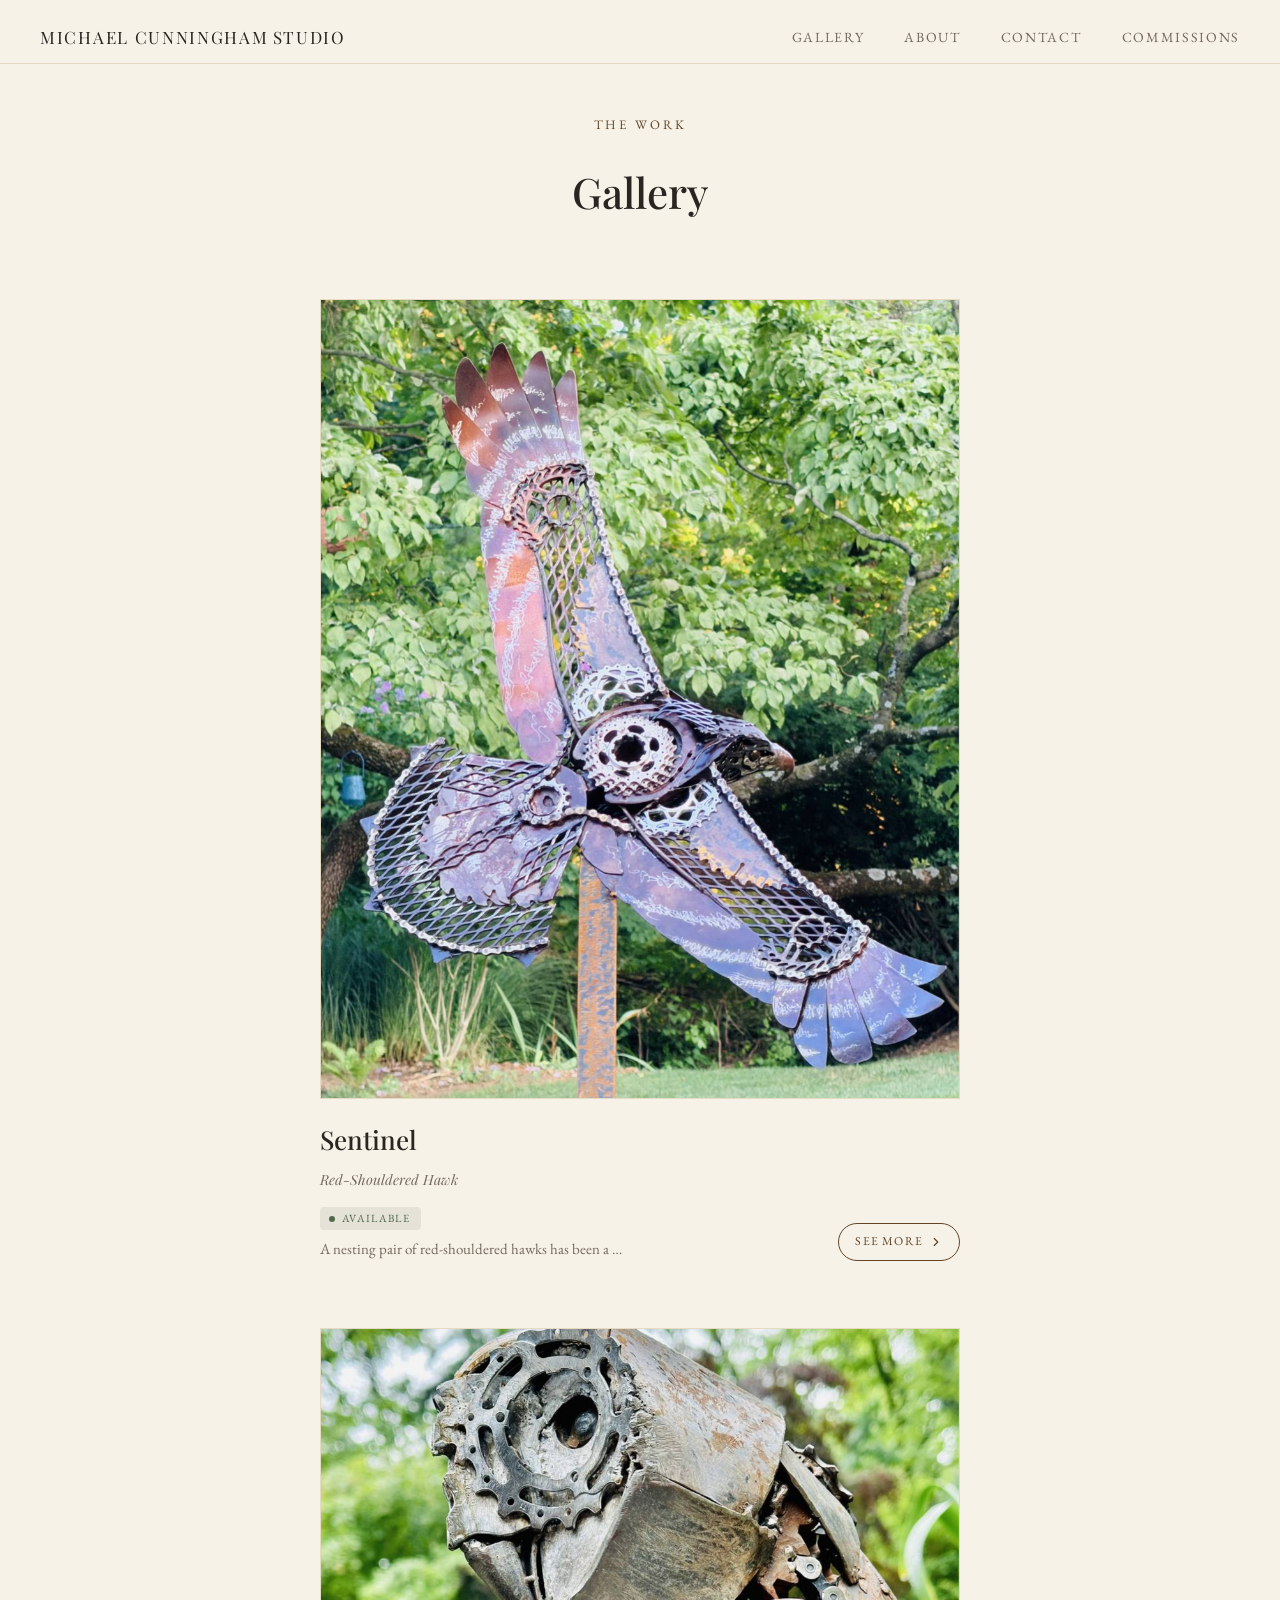
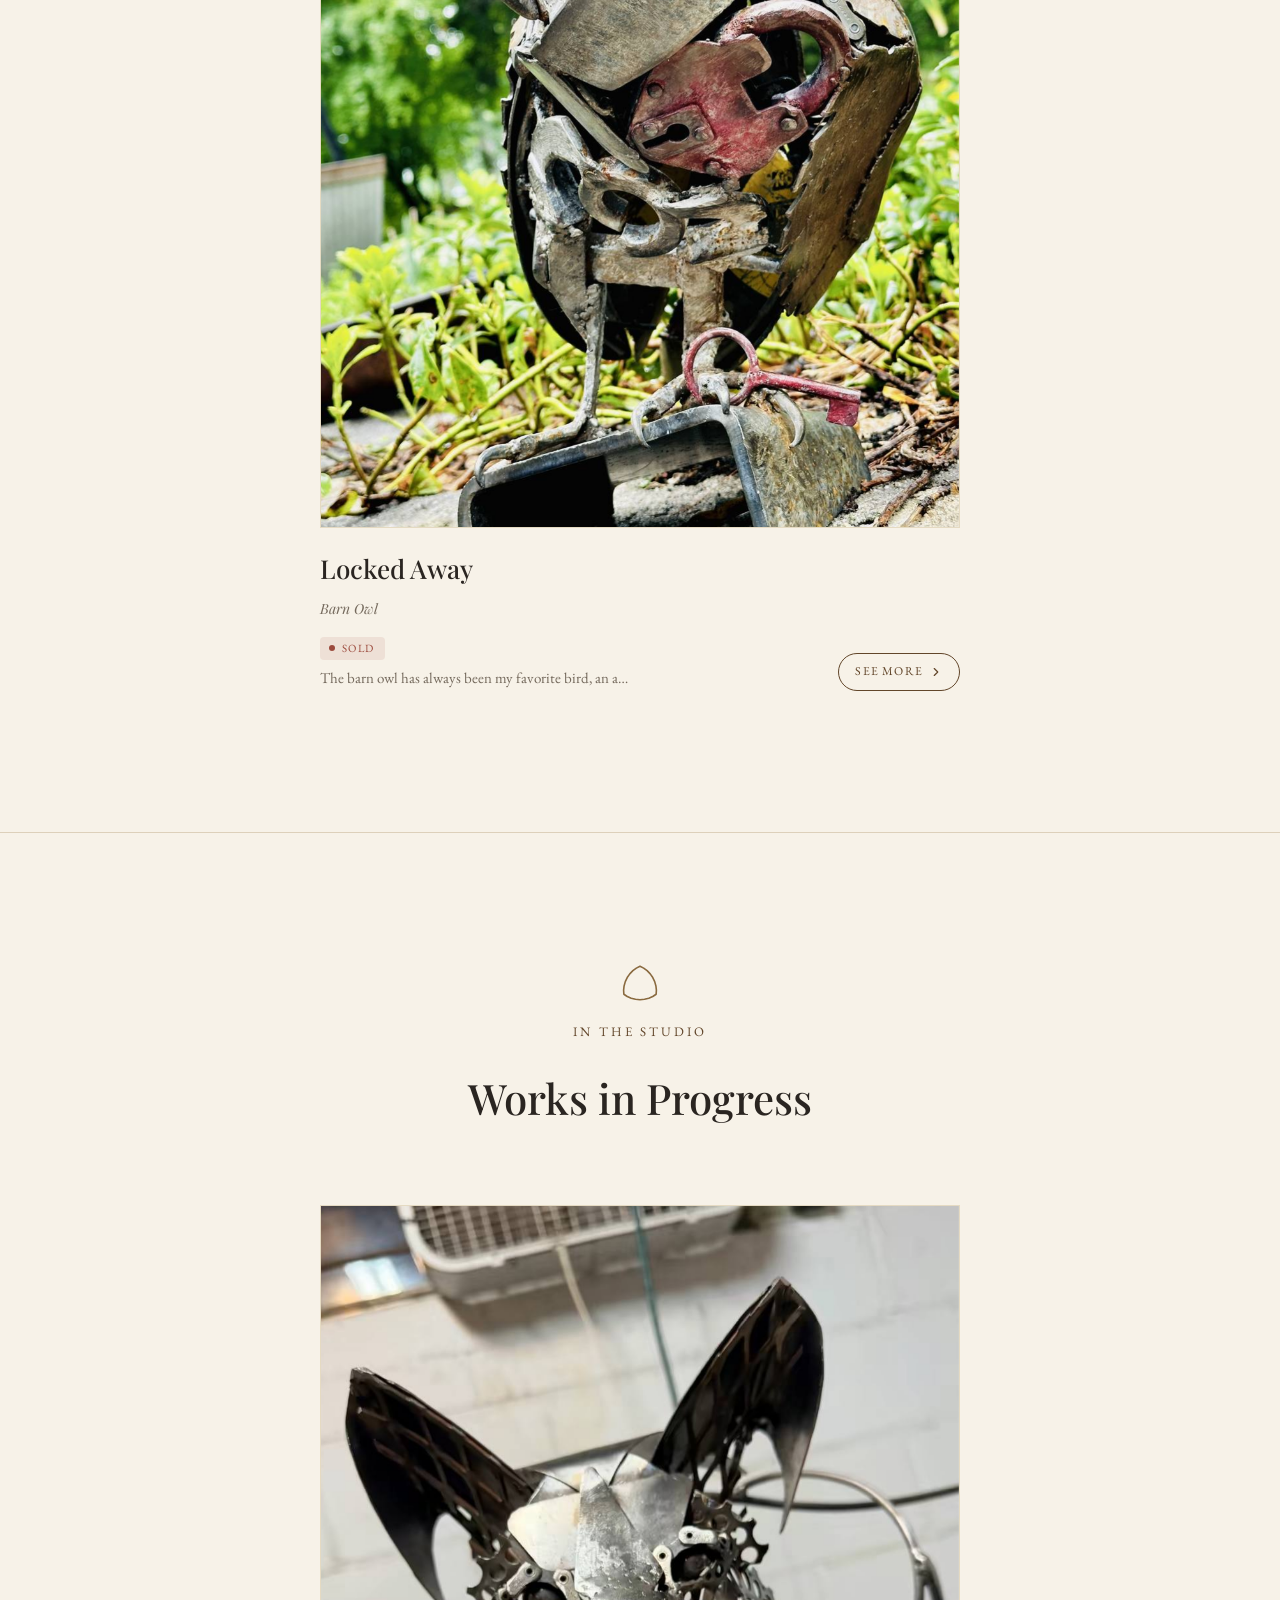
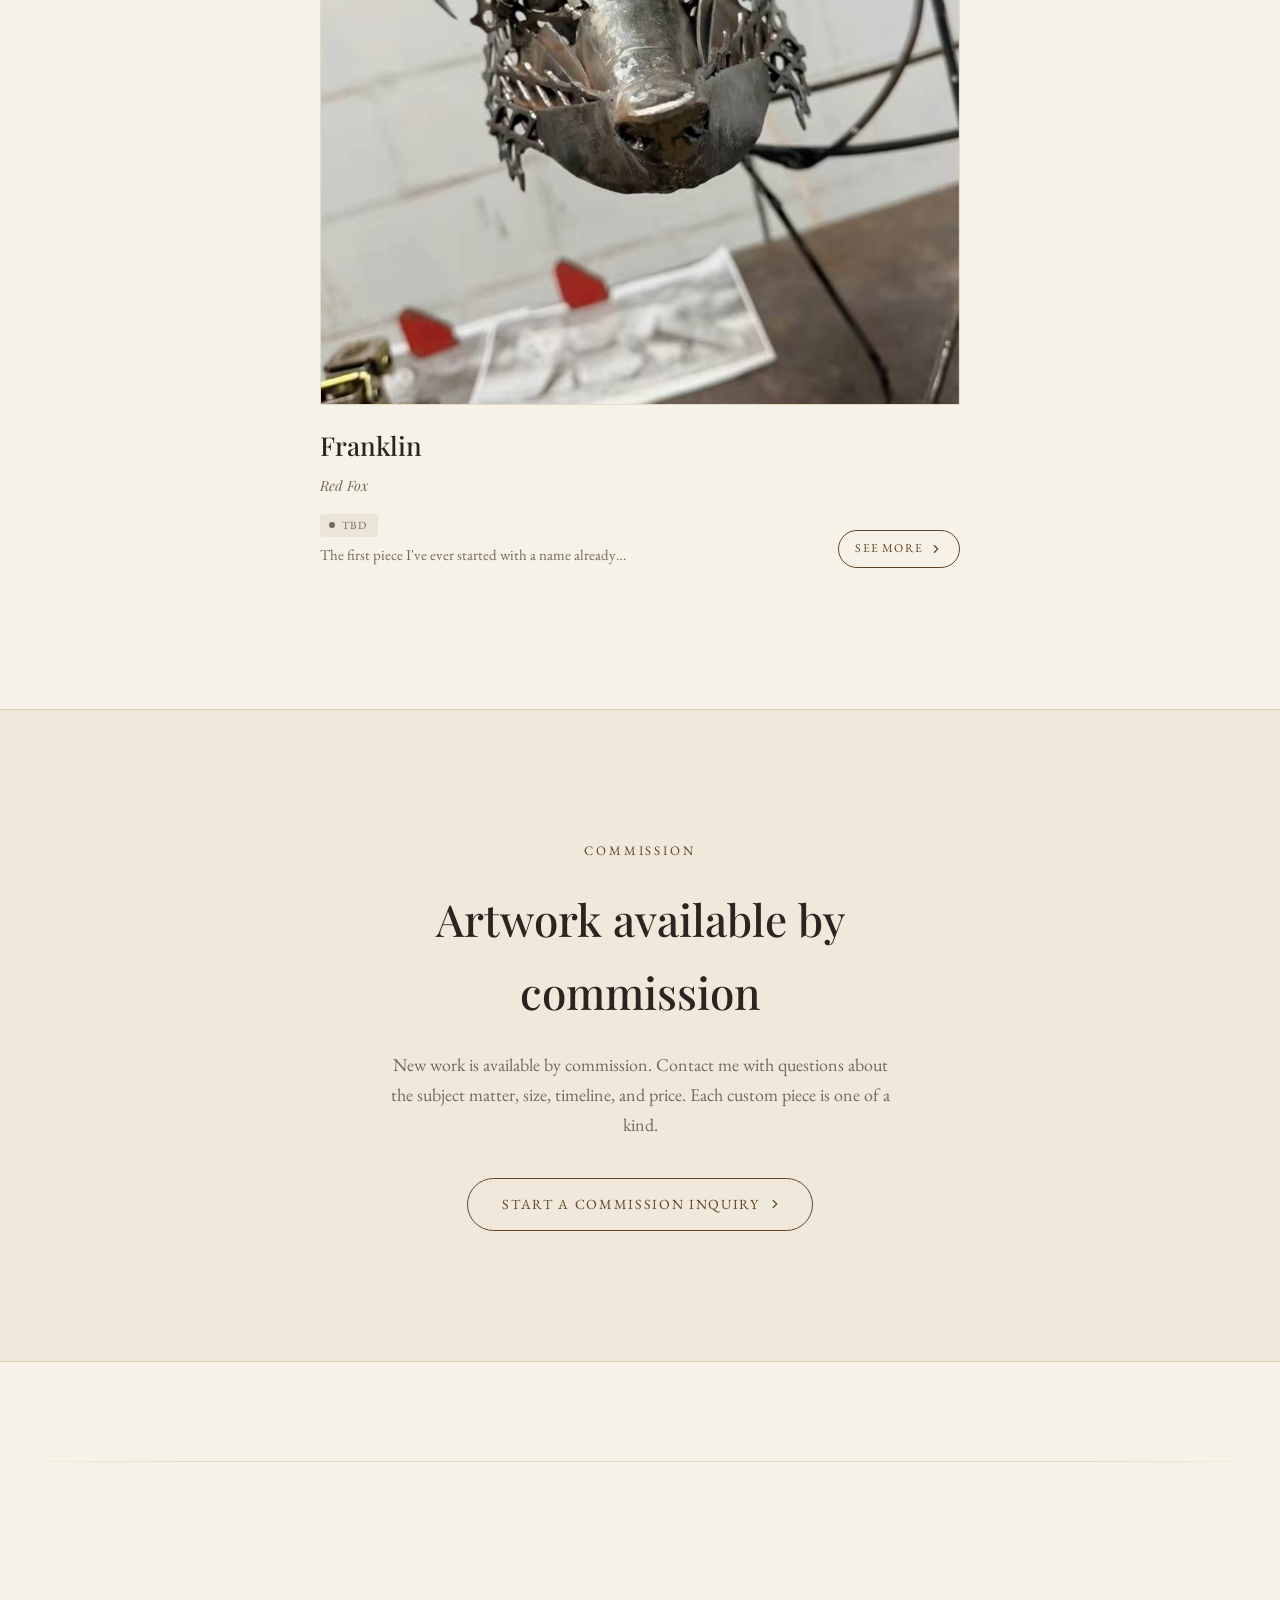
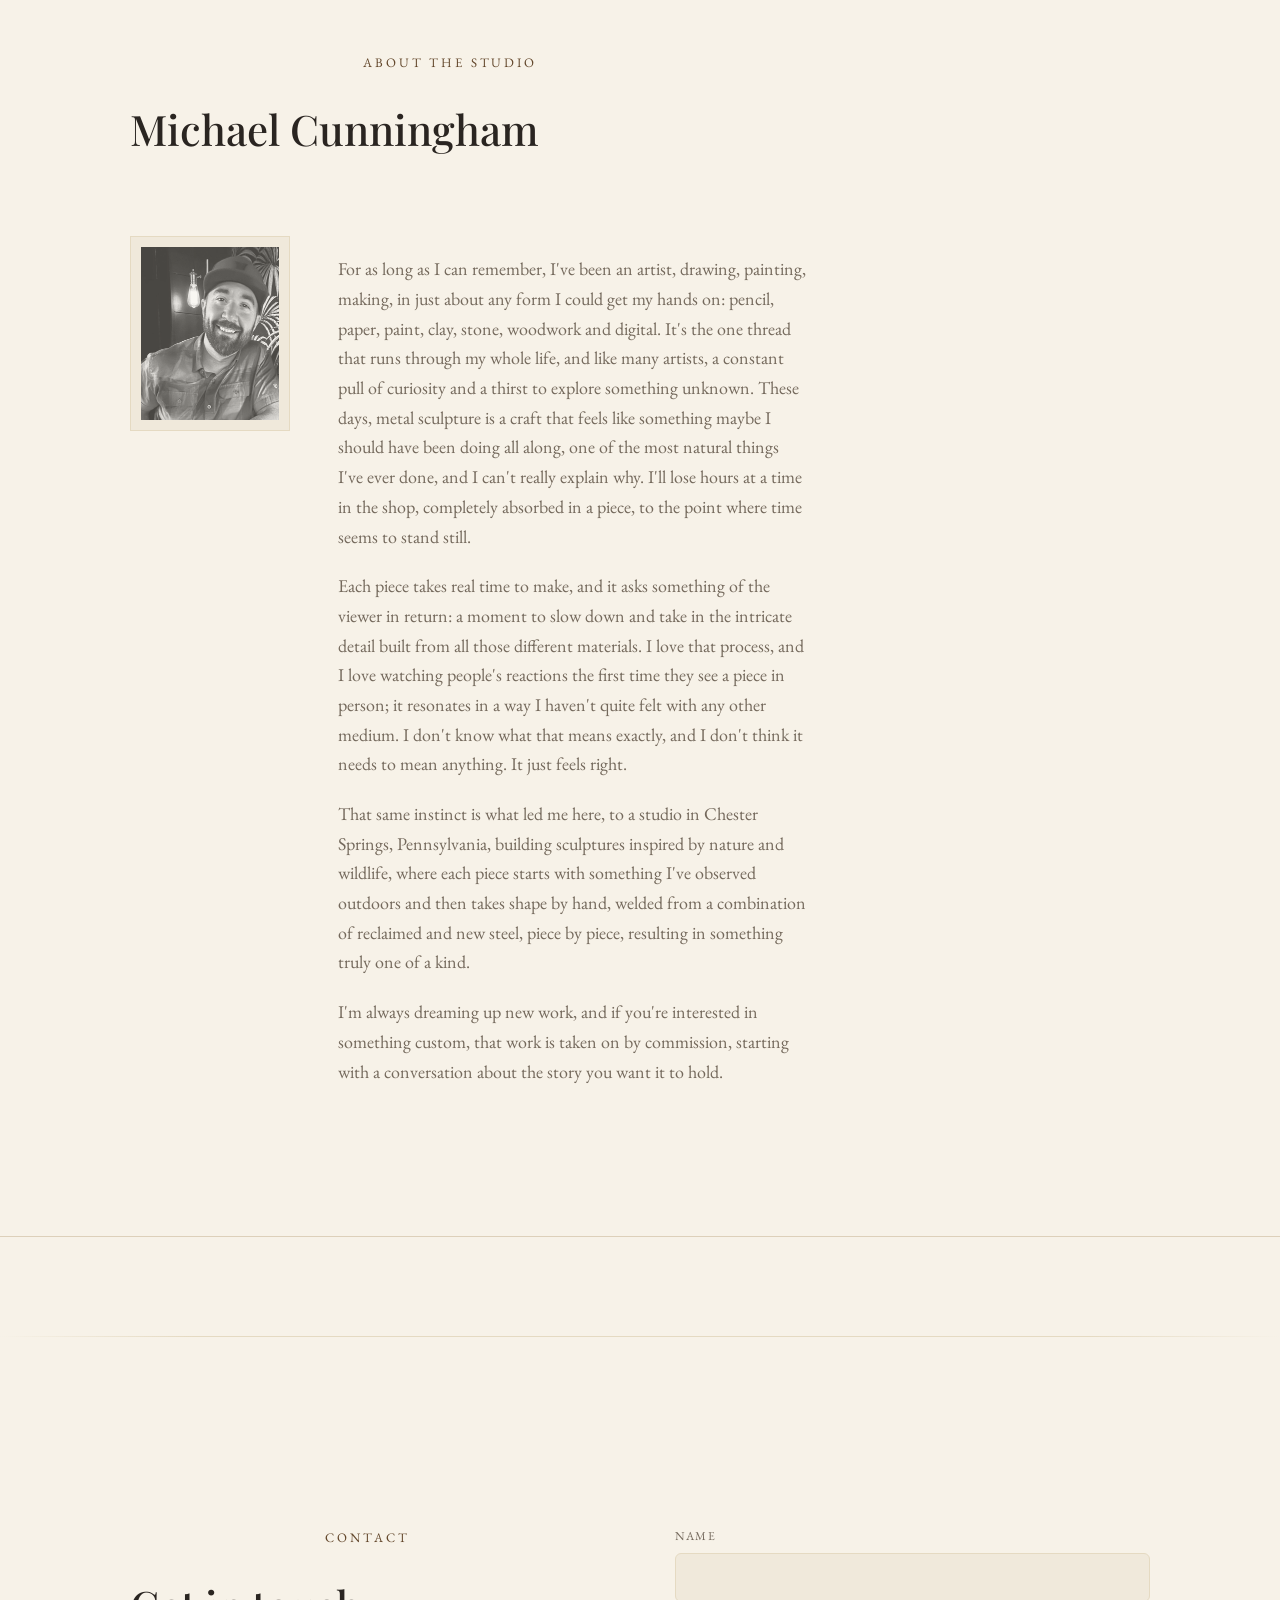
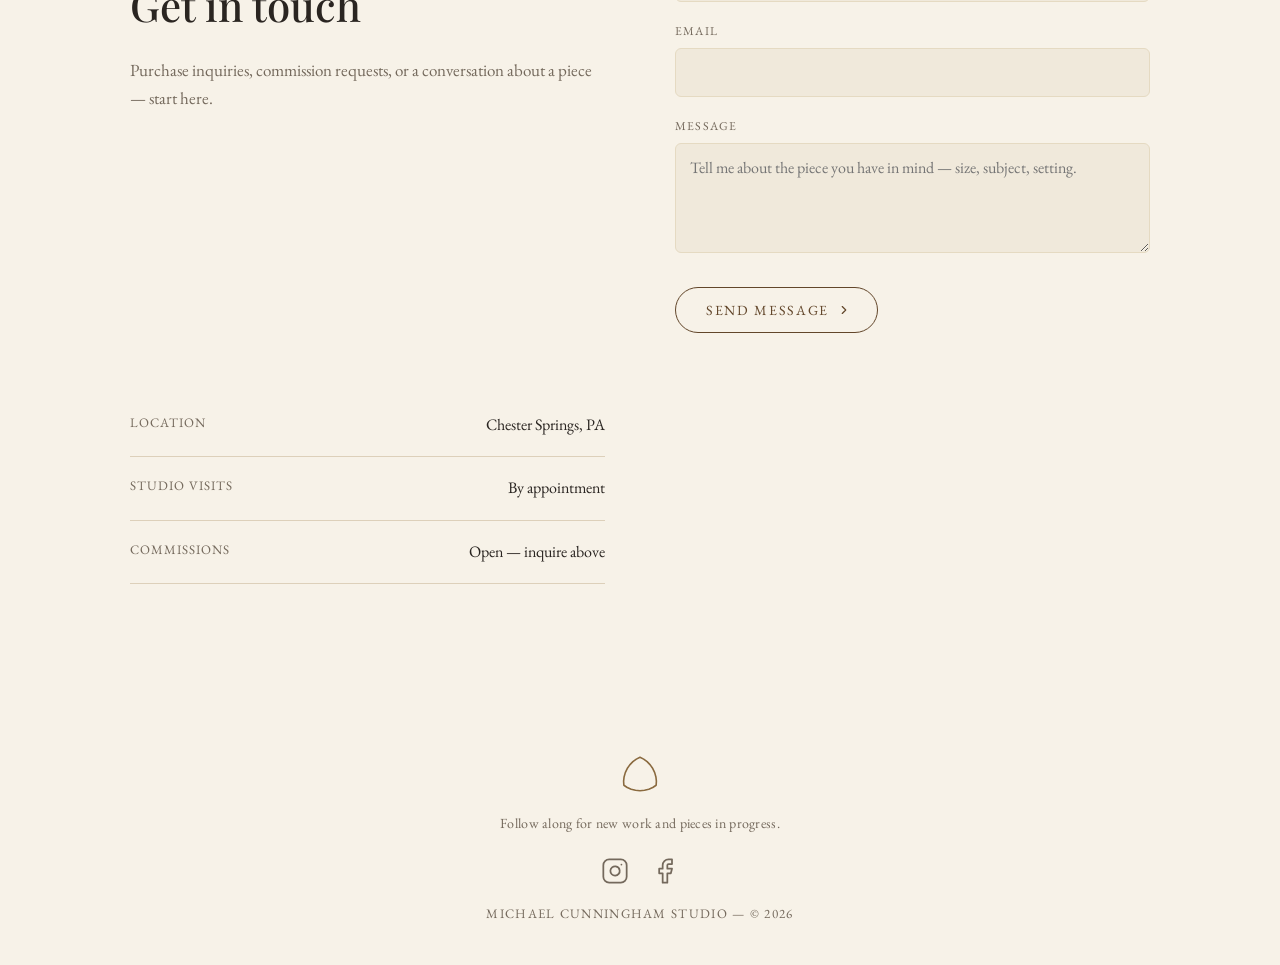
==== index.html @ 86a63006 "Add clickable image thumbnails below the gallery on desktop (replacing dots there), while leaving mo" ====
<!DOCTYPE html>
<html lang="en">
<head>
<meta charset="UTF-8">
<meta name="viewport" content="width=device-width, initial-scale=1.0">
<title>Michael Cunningham Studio — Sculpture</title>
<meta name="description" content="Nature and wildlife sculpture by Michael Cunningham Studio — each piece inspired by an animal watched closely, then welded into steel to hold its moment. Available for purchase or by commission from Chester Springs, PA.">
<link rel="preconnect" href="https://fonts.googleapis.com">
<link href="https://fonts.googleapis.com/css2?family=Playfair+Display:ital,wght@0,400;0,500;0,600;1,400;1,500&family=EB+Garamond:ital,wght@0,400;0,500;1,400&family=Allura&display=swap" rel="stylesheet">
<link rel="stylesheet" href="styles.css?v=83de3f50">
</head>
<body>

<div class="site-header">
  <a href="" class="brand"><span class="brand-name">Michael Cunningham</span><span class="brand-script">Studio</span></a>
  <ul>
    <li><a href="#shop">Gallery</a></li>
    <li><a href="#about">About</a></li>
    <li><a href="#contact">Contact</a></li>
    <li><a href="#commission" class="nav-cta">Commissions <svg viewBox="0 0 24 24" width="12" height="12" fill="none" stroke="currentColor" stroke-width="2" stroke-linecap="round" stroke-linejoin="round"><polyline points="9 6 15 12 9 18"></polyline></svg></a></li>
  </ul>
  <button class="hamburger" id="menuToggle" aria-expanded="false" aria-controls="mobileMenu" aria-label="Open menu">
    <span></span><span></span><span></span>
  </button>
</div>

<div class="mobile-menu" id="mobileMenu">
  <a href="#shop">Gallery</a>
  <a href="#about">About</a>
  <a href="#contact">Contact</a>
  <a href="#commission" class="nav-cta">Commissions <svg viewBox="0 0 24 24" width="16" height="16" fill="none" stroke="currentColor" stroke-width="2" stroke-linecap="round" stroke-linejoin="round"><polyline points="9 6 15 12 9 18"></polyline></svg></a>
</div>

<section id="shop">
  <div class="wrap">
    <div class="sec-head reveal">
      <div class="eyebrow" style="justify-content:center;">The Work</div>
      <h2>Gallery</h2>
    </div>

    <div class="gallery-list">
      <a class="gallery-card reveal" href="sculptures/hawk-metal-sculpture.html">
        <div class="gallery-media">
          <div class="parallax-layer" data-parallax>
            <img src="images/sentinel-flight-2.jpg" alt="Sentinel viewed from below in flight, showing bicycle gears and chain worked into the wings">
          </div>
        </div>
        <div class="gallery-caption">
          <div>
            <h3>Sentinel</h3>
            <span class="piece-species">Red-Shouldered Hawk</span>
            <span class="status-tag status-tag--available">Available</span>
            <p class="gallery-teaser">A nesting pair of red-shouldered hawks has been a fixture on our property for years&hellip;</p>
          </div>
          <span class="see-more">See more
            <svg viewBox="0 0 24 24" width="14" height="14" fill="none" stroke="currentColor" stroke-width="2" stroke-linecap="round" stroke-linejoin="round"><polyline points="9 6 15 12 9 18"></polyline></svg>
          </span>
        </div>
      </a>

      <a class="gallery-card reveal" href="sculptures/barn-owl-metal-sculpture.html">
        <div class="gallery-media">
          <div class="parallax-layer" data-parallax>
            <img src="images/locked-away-hero.jpg" alt="Locked Away, a welded barn owl sculpture perched on a stone wall">
          </div>
        </div>
        <div class="gallery-caption">
          <div>
            <h3>Locked Away</h3>
            <span class="piece-species">Barn Owl</span>
            <span class="status-tag status-tag--sold">Sold</span>
            <p class="gallery-teaser">The barn owl has always been my favorite bird, an animal that feels wrapped in as much myth&hellip;</p>
          </div>
          <span class="see-more">See more
            <svg viewBox="0 0 24 24" width="14" height="14" fill="none" stroke="currentColor" stroke-width="2" stroke-linecap="round" stroke-linejoin="round"><polyline points="9 6 15 12 9 18"></polyline></svg>
          </span>
        </div>
      </a>
    </div>
  </div>
</section>

<section id="progress">
  <div class="wrap">
    <div class="sec-head reveal">
      <svg class="shape-morph-svg" viewBox="0 0 100 100" aria-hidden="true">
        <polygon points="50.00,6.00 64.67,6.00 79.33,6.00 94.00,6.00 94.00,20.67 94.00,35.33 94.00,50.00 94.00,64.67 94.00,79.33 94.00,94.00 79.33,94.00 64.67,94.00 50.00,94.00 35.33,94.00 20.67,94.00 6.00,94.00 6.00,79.33 6.00,64.67 6.00,50.00 6.00,35.33 6.00,20.67 6.00,6.00 20.67,6.00 35.33,6.00">
          <animate
            attributeName="points"
            dur="10s"
            repeatCount="indefinite"
            calcMode="linear"
            keyTimes="0;0.2;0.4;0.6;0.8;1"
            values="50.00,6.00 64.67,6.00 79.33,6.00 94.00,6.00 94.00,20.67 94.00,35.33 94.00,50.00 94.00,64.67 94.00,79.33 94.00,94.00 79.33,94.00 64.67,94.00 50.00,94.00 35.33,94.00 20.67,94.00 6.00,94.00 6.00,79.33 6.00,64.67 6.00,50.00 6.00,35.33 6.00,20.67 6.00,6.00 20.67,6.00 35.33,6.00;
                    50.00,6.00 61.39,7.50 72.00,11.89 81.11,18.89 88.11,28.00 92.50,38.61 94.00,50.00 92.50,61.39 88.11,72.00 81.11,81.11 72.00,88.11 61.39,92.50 50.00,94.00 38.61,92.50 28.00,88.11 18.89,81.11 11.89,72.00 7.50,61.39 6.00,50.00 7.50,38.61 11.89,28.00 18.89,18.89 28.00,11.89 38.61,7.50;
                    50.00,11.89 55.50,21.42 61.00,30.95 66.50,40.47 72.00,50.00 77.50,59.53 83.00,69.05 88.50,78.58 94.00,88.11 83.00,88.11 72.00,88.11 61.00,88.11 50.00,88.11 39.00,88.11 28.00,88.11 17.00,88.11 6.00,88.11 11.50,78.58 17.00,69.05 22.50,59.53 28.00,50.00 33.50,40.47 39.00,30.95 44.50,21.42;
                    50.00,6.00 54.28,13.33 58.56,20.67 62.83,28.00 67.11,35.33 71.39,42.67 75.67,50.00 71.39,57.33 67.11,64.67 62.83,72.00 58.56,79.33 54.28,86.67 50.00,94.00 45.72,86.67 41.44,79.33 37.17,72.00 32.89,64.67 28.61,57.33 24.33,50.00 28.61,42.67 32.89,35.33 37.17,28.00 41.44,20.67 45.72,13.33;
                    50.00,28.83 50.76,25.22 55.50,17.12 65.56,10.67 78.58,10.96 89.65,18.91 94.00,31.58 89.65,45.19 78.58,57.71 65.56,69.00 55.50,79.04 50.76,86.51 50.00,89.33 49.24,86.51 44.50,79.04 34.44,69.00 21.42,57.71 10.35,45.19 6.00,31.58 10.35,18.91 21.42,10.96 34.44,10.67 44.50,17.12 49.24,25.22;
                    50.00,6.00 64.67,6.00 79.33,6.00 94.00,6.00 94.00,20.67 94.00,35.33 94.00,50.00 94.00,64.67 94.00,79.33 94.00,94.00 79.33,94.00 64.67,94.00 50.00,94.00 35.33,94.00 20.67,94.00 6.00,94.00 6.00,79.33 6.00,64.67 6.00,50.00 6.00,35.33 6.00,20.67 6.00,6.00 20.67,6.00 35.33,6.00"
          />
        </polygon>
      </svg>
      <div class="eyebrow">In the Studio</div>
      <h2>Works in Progress</h2>
    </div>
    <div class="gallery-list">
      <a class="gallery-card reveal" href="sculptures/franklin-sculpture.html">
        <div class="gallery-media">
          <div class="parallax-layer" data-parallax>
            <img src="images/franklin-wip-05.jpg" alt="Franklin, a welded fox sculpture in progress, face viewed head-on showing the gear-built eyes and muzzle">
          </div>
        </div>
        <div class="gallery-caption">
          <div>
            <h3>Franklin</h3>
            <span class="piece-species">Red Fox</span>
            <span class="status-tag status-tag--tbd">TBD</span>
            <p class="gallery-teaser">The first piece I've ever started with a name already attached&hellip;</p>
          </div>
          <span class="see-more">See more
            <svg viewBox="0 0 24 24" width="14" height="14" fill="none" stroke="currentColor" stroke-width="2" stroke-linecap="round" stroke-linejoin="round"><polyline points="9 6 15 12 9 18"></polyline></svg>
          </span>
        </div>
      </a>
    </div>
  </div>
</section>

<section id="commission">
  <div class="wrap">
    <div class="reveal">
      <div class="eyebrow">Commission</div>
      <h2>Artwork available by commission</h2>
      <p>New work is available by commission. Contact me with questions about the subject matter, size, timeline, and price. Each custom piece is one of a kind.</p>
      <a class="commission-cta" href="#contact" onclick="var m=document.getElementById('message'); if(m) m.value='';">Start a Commission Inquiry <svg viewBox="0 0 24 24" width="14" height="14" fill="none" stroke="currentColor" stroke-width="2" stroke-linecap="round" stroke-linejoin="round"><polyline points="9 6 15 12 9 18"></polyline></svg></a>
    </div>
  </div>
</section>

<div class="morph-scene" data-morph-scene aria-hidden="true">
  <div class="horizon-line"></div>
  <div class="morph-shadow" data-morph-shadow></div>
  <svg class="morph-shape-svg" data-morph-shape viewBox="0 0 100 100">
    <polygon class="morph-polygon" data-morph-polygon points="" stroke-width="3" stroke-linejoin="round"/>
  </svg>
</div>

<section id="about">
  <div class="wrap">
    <div class="sec-head reveal" style="text-align:left; margin-left:0;">
      <div class="eyebrow">About the Studio</div>
      <h2 style="text-align:left;">Michael Cunningham</h2>
    </div>
    <div class="about-grid reveal">
      <div class="about-photo">
        <img src="images/mike-portrait.jpg" alt="Portrait of Mike Cunningham, welded steel sculptor">
      </div>
      <div>
        <p>For as long as I can remember, I've been an artist, drawing, painting, making, in just about any form I could get my hands on: pencil, paper, paint, clay, stone, woodwork and digital. It's the one thread that runs through my whole life, and like many artists, a constant pull of curiosity and a thirst to explore something unknown. These days, metal sculpture is a craft that feels like something maybe I should have been doing all along, one of the most natural things I've ever done, and I can't really explain why. I'll lose hours at a time in the shop, completely absorbed in a piece, to the point where time seems to stand still.</p>
        <p>Each piece takes real time to make, and it asks something of the viewer in return: a moment to slow down and take in the intricate detail built from all those different materials. I love that process, and I love watching people's reactions the first time they see a piece in person; it resonates in a way I haven't quite felt with any other medium. I don't know what that means exactly, and I don't think it needs to mean anything. It just feels right.</p>
        <p>That same instinct is what led me here, to a studio in Chester Springs, Pennsylvania, building sculptures inspired by nature and wildlife, where each piece starts with something I've observed outdoors and then takes shape by hand, welded from a combination of reclaimed and new steel, piece by piece, resulting in something truly one of a kind.</p>
        <p>I'm always dreaming up new work, and if you're interested in something custom, that work is taken on by commission, starting with a conversation about the story you want it to hold.</p>
      </div>
    </div>
  </div>
</section>

<div class="morph-scene" data-morph-scene data-reverse aria-hidden="true">
  <div class="horizon-line"></div>
  <div class="morph-shadow" data-morph-shadow></div>
  <svg class="morph-shape-svg" data-morph-shape viewBox="0 0 100 100">
    <polygon class="morph-polygon" data-morph-polygon points="" stroke-width="3" stroke-linejoin="round"/>
  </svg>
</div>

<section id="contact">
  <div class="wrap">
    <div class="sec-head reveal" style="text-align:left; margin-left:0;">
      <div class="eyebrow">Contact</div>
      <h2 style="text-align:left;">Get in touch</h2>
      <p style="margin-left:0;">Purchase inquiries, commission requests, or a conversation about a piece — start here.</p>
    </div>
    <div class="reveal" style="display:contents;">
      <form id="contactForm" autocomplete="off">
        <input type="hidden" name="access_key" value="47581204-795a-418f-a44a-90b87b66023c">
        <input type="hidden" name="subject" value="New inquiry from Michael Cunningham Studio site">
        <input type="checkbox" name="botcheck" style="display:none" tabindex="-1" autocomplete="off">
        <div>
          <label for="name">Name</label>
          <input id="name" name="name" type="text" required>
        </div>
        <div>
          <label for="email">Email</label>
          <input id="email" name="email" type="email" required>
        </div>
        <div>
          <label for="message">Message</label>
          <textarea id="message" name="message" required placeholder="Tell me about the piece you have in mind — size, subject, setting."></textarea>
        </div>
        <button type="submit">Send Message <svg viewBox="0 0 24 24" width="14" height="14" fill="none" stroke="currentColor" stroke-width="2" stroke-linecap="round" stroke-linejoin="round"><polyline points="9 6 15 12 9 18"></polyline></svg></button>
        <div id="formStatus" class="form-status" role="status" aria-live="polite"></div>
      </form>
      <div class="contact-info">
        <div class="row"><span>Location</span><span>Chester Springs, PA</span></div>
        <div class="row"><span>Studio visits</span><span>By appointment</span></div>
        <div class="row"><span>Commissions</span><span>Open — inquire above</span></div>
      </div>
    </div>
  </div>
</section>

<footer>
      <svg class="shape-morph-svg" viewBox="0 0 100 100" aria-hidden="true">
        <polygon points="50.00,6.00 64.67,6.00 79.33,6.00 94.00,6.00 94.00,20.67 94.00,35.33 94.00,50.00 94.00,64.67 94.00,79.33 94.00,94.00 79.33,94.00 64.67,94.00 50.00,94.00 35.33,94.00 20.67,94.00 6.00,94.00 6.00,79.33 6.00,64.67 6.00,50.00 6.00,35.33 6.00,20.67 6.00,6.00 20.67,6.00 35.33,6.00">
          <animate
            attributeName="points"
            dur="10s"
            repeatCount="indefinite"
            calcMode="linear"
            keyTimes="0;0.2;0.4;0.6;0.8;1"
            values="50.00,6.00 64.67,6.00 79.33,6.00 94.00,6.00 94.00,20.67 94.00,35.33 94.00,50.00 94.00,64.67 94.00,79.33 94.00,94.00 79.33,94.00 64.67,94.00 50.00,94.00 35.33,94.00 20.67,94.00 6.00,94.00 6.00,79.33 6.00,64.67 6.00,50.00 6.00,35.33 6.00,20.67 6.00,6.00 20.67,6.00 35.33,6.00;
                    50.00,6.00 61.39,7.50 72.00,11.89 81.11,18.89 88.11,28.00 92.50,38.61 94.00,50.00 92.50,61.39 88.11,72.00 81.11,81.11 72.00,88.11 61.39,92.50 50.00,94.00 38.61,92.50 28.00,88.11 18.89,81.11 11.89,72.00 7.50,61.39 6.00,50.00 7.50,38.61 11.89,28.00 18.89,18.89 28.00,11.89 38.61,7.50;
                    50.00,11.89 55.50,21.42 61.00,30.95 66.50,40.47 72.00,50.00 77.50,59.53 83.00,69.05 88.50,78.58 94.00,88.11 83.00,88.11 72.00,88.11 61.00,88.11 50.00,88.11 39.00,88.11 28.00,88.11 17.00,88.11 6.00,88.11 11.50,78.58 17.00,69.05 22.50,59.53 28.00,50.00 33.50,40.47 39.00,30.95 44.50,21.42;
                    50.00,6.00 54.28,13.33 58.56,20.67 62.83,28.00 67.11,35.33 71.39,42.67 75.67,50.00 71.39,57.33 67.11,64.67 62.83,72.00 58.56,79.33 54.28,86.67 50.00,94.00 45.72,86.67 41.44,79.33 37.17,72.00 32.89,64.67 28.61,57.33 24.33,50.00 28.61,42.67 32.89,35.33 37.17,28.00 41.44,20.67 45.72,13.33;
                    50.00,28.83 50.76,25.22 55.50,17.12 65.56,10.67 78.58,10.96 89.65,18.91 94.00,31.58 89.65,45.19 78.58,57.71 65.56,69.00 55.50,79.04 50.76,86.51 50.00,89.33 49.24,86.51 44.50,79.04 34.44,69.00 21.42,57.71 10.35,45.19 6.00,31.58 10.35,18.91 21.42,10.96 34.44,10.67 44.50,17.12 49.24,25.22;
                    50.00,6.00 64.67,6.00 79.33,6.00 94.00,6.00 94.00,20.67 94.00,35.33 94.00,50.00 94.00,64.67 94.00,79.33 94.00,94.00 79.33,94.00 64.67,94.00 50.00,94.00 35.33,94.00 20.67,94.00 6.00,94.00 6.00,79.33 6.00,64.67 6.00,50.00 6.00,35.33 6.00,20.67 6.00,6.00 20.67,6.00 35.33,6.00"
          />
        </polygon>
      </svg>
  <div class="footer-follow">Follow along for new work and pieces in progress.</div>
  <div class="footer-social">
    <a href="https://www.instagram.com/mc.sculpture" target="_blank" rel="noopener" aria-label="Michael Cunningham Studio on Instagram">
      <svg viewBox="0 0 24 24" fill="none" stroke="currentColor" stroke-width="1.5" stroke-linecap="round" stroke-linejoin="round"><rect x="2" y="2" width="20" height="20" rx="5" ry="5"></rect><path d="M16 11.37A4 4 0 1 1 12.63 8 4 4 0 0 1 16 11.37z"></path><line x1="17.5" y1="6.5" x2="17.51" y2="6.5"></line></svg>
    </a>
    <a href="https://www.facebook.com/share/1DUU7fXL3t/?mibextid=wwXIfr" target="_blank" rel="noopener" aria-label="Michael Cunningham Studio on Facebook">
      <svg viewBox="0 0 24 24" fill="none" stroke="currentColor" stroke-width="1.5" stroke-linecap="round" stroke-linejoin="round"><path d="M18 2h-3a5 5 0 0 0-5 5v3H7v4h3v8h4v-8h3l1-4h-4V7a1 1 0 0 1 1-1h3z"></path></svg>
    </a>
  </div>
  <div>Michael Cunningham Studio — © 2026</div>
</footer>

<script>
  // Prefill the contact message if arriving from a product page's Purchase link
  (function(){
    const params = new URLSearchParams(window.location.search);
    const item = params.get('item');
    const commission = params.get('commission');
    const msg = document.getElementById('message');
    if (!msg) return;
    if (item) {
      msg.value = "I'm interested in purchasing: " + decodeURIComponent(item);
    } else if (commission) {
      msg.value = "I'm interested in a commission similar to: " + decodeURIComponent(commission);
    } else {
      msg.value = '';
    }
    // Once applied, drop the query param from the address bar so a
    // later refresh of this same tab starts fresh instead of
    // re-triggering the same prefilled message every time.
    if (item || commission) {
      const url = new URL(window.location.href);
      url.searchParams.delete('item');
      url.searchParams.delete('commission');
      window.history.replaceState({}, '', url.pathname + url.search + url.hash);
    }
  })();

  // Submit the contact form to Web3Forms in the background, keeping
  // the person on the page instead of redirecting them away.
  (function(){
    const form = document.getElementById('contactForm');
    if (!form) return;
    const statusEl = document.getElementById('formStatus');
    const submitBtn = form.querySelector('button[type="submit"]');
    const submitLabel = submitBtn ? submitBtn.textContent : '';

    form.addEventListener('submit', function(e){
      e.preventDefault();
      if (submitBtn) { submitBtn.disabled = true; submitBtn.textContent = 'Sending…'; }
      if (statusEl) { statusEl.textContent = ''; statusEl.classList.remove('is-error'); }

      const formData = new FormData(form);
      const payload = Object.fromEntries(formData);

      // Best-effort: also log the lead to a Google Sheet. This runs
      // independently of the Web3Forms email below — if it fails or
      // is slow, it never blocks or breaks the actual notification.
      fetch('https://script.google.com/macros/s/AKfycbxDU7KjFdyvjf6g0E2PPbSibfcbkCMd4wcsfoMA1dlRnZp2B6N258OJU7Qkv9qdzcjOyw/exec', {
        method: 'POST',
        mode: 'no-cors',
        headers: { 'Content-Type': 'text/plain;charset=utf-8' },
        body: JSON.stringify({ name: payload.name, email: payload.email, message: payload.message })
      }).catch(()=>{ /* silent — Web3Forms email is the reliable path */ });

      fetch('https://api.web3forms.com/submit', {
        method: 'POST',
        headers: { 'Content-Type': 'application/json', 'Accept': 'application/json' },
        body: JSON.stringify(payload)
      })
        .then(res => res.json())
        .then(data => {
          if (data.success) {
            if (submitBtn) submitBtn.textContent = 'Sent';
            if (statusEl) statusEl.textContent = "Thanks — I'll get back to you soon.";
            form.reset();
          } else {
            throw new Error(data.message || 'Submission failed');
          }
        })
        .catch(() => {
          if (submitBtn) { submitBtn.disabled = false; submitBtn.textContent = submitLabel; }
          if (statusEl) {
            statusEl.textContent = "Something went wrong — please try again, or email directly.";
            statusEl.classList.add('is-error');
          }
        });
    });
  })();
  const menuToggle = document.getElementById('menuToggle');
  const mobileMenu = document.getElementById('mobileMenu');
  function closeMenu(){
    menuToggle.setAttribute('aria-expanded','false');
    mobileMenu.classList.remove('open');
    menuToggle.setAttribute('aria-label','Open menu');
  }
  function openMenu(){
    menuToggle.setAttribute('aria-expanded','true');
    mobileMenu.classList.add('open');
    menuToggle.setAttribute('aria-label','Close menu');
  }
  menuToggle.addEventListener('click', ()=>{
    const isOpen = menuToggle.getAttribute('aria-expanded') === 'true';
    isOpen ? closeMenu() : openMenu();
  });
  mobileMenu.querySelectorAll('a').forEach(a=>a.addEventListener('click', closeMenu));
  document.addEventListener('keydown', (e)=>{ if(e.key === 'Escape') closeMenu(); });

  const revealEls = document.querySelectorAll('.reveal');
  const io = new IntersectionObserver((entries)=>{
    entries.forEach(e=>{
      if(e.isIntersecting){ e.target.classList.add('in'); io.unobserve(e.target); }
    });
  }, {threshold:0.15});
  revealEls.forEach(el=>io.observe(el));

  // Lightweight scroll parallax on gallery images
  const prefersReducedMotion = window.matchMedia('(prefers-reduced-motion: reduce)').matches;
  if (prefersReducedMotion) {
    document.querySelectorAll('.shape-morph-svg animate').forEach(el => el.setAttribute('begin', 'indefinite'));
  }
  const parallaxEls = document.querySelectorAll('[data-parallax]');
  if (parallaxEls.length && !prefersReducedMotion) {
    let ticking = false;
    function updateParallax(){
      const vh = window.innerHeight;
      parallaxEls.forEach(el=>{
        const rect = el.parentElement.getBoundingClientRect();
        const center = rect.top + rect.height / 2;
        const offset = (center - vh / 2) * 0.08;
        const clamped = Math.max(-24, Math.min(24, offset));
        el.style.transform = `translateY(${clamped}px)`;
      });
      ticking = false;
    }
    function onScroll(){
      if (!ticking) {
        requestAnimationFrame(updateParallax);
        ticking = true;
      }
    }
    window.addEventListener('scroll', onScroll, {passive:true});
    window.addEventListener('resize', onScroll);
    updateParallax();
  }

  // Morph scene: a shape rolls square -> hexagon -> circle across
  // the full screen width as the section scrolls through the
  // viewport, with rotation, horizontal travel, and bounce all tied
  // together via real rolling-without-slipping physics (distance =
  // radius x rotation angle). No CSS animation loop — everything is
  // computed from scroll position each frame, kept lightweight with
  // requestAnimationFrame throttling like the rest of the page.
  const morphScenes = document.querySelectorAll('[data-morph-scene]');
  if (morphScenes.length && !prefersReducedMotion) {
    const SQUARE = [[50.00,1.00],[66.33,1.00],[82.67,1.00],[99.00,1.00],[99.00,17.33],[99.00,33.67],[99.00,50.00],[99.00,66.33],[99.00,82.67],[99.00,99.00],[82.67,99.00],[66.33,99.00],[50.00,99.00],[33.67,99.00],[17.33,99.00],[1.00,99.00],[1.00,82.67],[1.00,66.33],[1.00,50.00],[1.00,33.67],[1.00,17.33],[1.00,1.00],[17.33,1.00],[33.67,1.00]];
    const HEXAGON = [[50.00,1.00],[60.61,7.12],[71.22,13.25],[81.83,19.38],[92.44,25.50],[92.44,37.75],[92.44,50.00],[92.44,62.25],[92.44,74.50],[81.83,80.62],[71.22,86.75],[60.61,92.88],[50.00,99.00],[39.39,92.88],[28.78,86.75],[18.17,80.62],[7.56,74.50],[7.56,62.25],[7.56,50.00],[7.56,37.75],[7.56,25.50],[18.17,19.37],[28.78,13.25],[39.39,7.12]];
    const CIRCLE = [[50.00,1.00],[62.68,2.67],[74.50,7.56],[84.65,15.35],[92.44,25.50],[97.33,37.32],[99.00,50.00],[97.33,62.68],[92.44,74.50],[84.65,84.65],[74.50,92.44],[62.68,97.33],[50.00,99.00],[37.32,97.33],[25.50,92.44],[15.35,84.65],[7.56,74.50],[2.67,62.68],[1.00,50.00],[2.67,37.32],[7.56,25.50],[15.35,15.35],[25.50,7.56],[37.32,2.67]];

    function lerpPoints(a, b, t){
      return a.map((p, i) => [
        p[0] + (b[i][0] - p[0]) * t,
        p[1] + (b[i][1] - p[1]) * t
      ]);
    }
    function toSvgPoints(points){
      return points.map(p => p[0].toFixed(2) + ',' + p[1].toFixed(2)).join(' ');
    }
    function easeInOutCubic(x){
      return x < 0.5 ? 4*x*x*x : 1 - Math.pow(-2*x+2, 3)/2;
    }

    const shapeSize = 70;
    const effectiveRadius = shapeSize / 2;

    // One shared setup, parameterized by direction: the forward scene
    // rolls left-to-right, square -> hexagon -> circle; the reversed
    // scene (data-reverse) runs the exact same physics mirrored —
    // right-to-left, circle -> hexagon -> square.
    function setupMorphScene(sceneEl){
      const reverse = sceneEl.hasAttribute('data-reverse');
      const morphShape = sceneEl.querySelector('[data-morph-shape]');
      const morphPolygon = sceneEl.querySelector('[data-morph-polygon]');
      const morphShadow = sceneEl.querySelector('[data-morph-shadow]');
      const horizonLine = sceneEl.querySelector('.horizon-line');
      if (!morphShape || !morphPolygon || !morphShadow || !horizonLine) return;

      const startShape = reverse ? CIRCLE : SQUARE;
      const endShape = reverse ? SQUARE : CIRCLE;

      let morphTicking = false;
      function updateMorph(){
        const sceneRect = sceneEl.getBoundingClientRect();
        const vh = window.innerHeight;
        let progress = (vh - sceneRect.top) / (vh + sceneRect.height);
        progress = Math.max(0, Math.min(1, progress));

        // Full off-screen-to-off-screen travel. Reversed scenes just
        // swap which edge is the start and which is the end — the
        // resulting negative totalDistance naturally flips both the
        // travel direction and the rotation direction together, so
        // the rolling physics stay correct with no extra sign-
        // flipping logic needed.
        const leftEdge = -(shapeSize + 40);
        const rightEdge = window.innerWidth + shapeSize + 40;
        const startX = reverse ? rightEdge : leftEdge;
        const endX = reverse ? leftEdge : rightEdge;
        const totalDistance = endX - startX;
        const totalRotationDeg = (totalDistance / effectiveRadius) * (180 / Math.PI);

        let points;
        const morphT = easeInOutCubic(progress);
        if (morphT < 0.5) {
          points = lerpPoints(startShape, HEXAGON, morphT / 0.5);
        } else {
          points = lerpPoints(HEXAGON, endShape, (morphT - 0.5) / 0.5);
        }
        const rotation = progress * totalRotationDeg;
        const targetCenterX = startX + progress * totalDistance;

        // Bounce: fixed frequency (never changes, so it can't pulse),
        // amplitude fades smoothly toward zero as the shape rounds out.
        const bounceAmplitude = Math.max(0.5, 8 * (1 - progress) + 0.5 * progress);
        const bounceFrequency = 0.1;
        const bounceHeight = bounceAmplitude * Math.pow(Math.sin(rotation * Math.PI / 180 * bounceFrequency), 2);
        const normalizedBounce = bounceHeight / bounceAmplitude;

        const svgPoints = toSvgPoints(points);
        const horizonY = horizonLine.getBoundingClientRect().top;

        morphPolygon.setAttribute('points', svgPoints);
        morphShape.style.transform = `rotate(${rotation}deg)`;
        morphShadow.style.transform = `scaleY(0.35)`;

        const shapeRect = morphShape.getBoundingClientRect();
        const shapeDX = targetCenterX - (shapeRect.left + shapeRect.width / 2);
        const shapeDY = (horizonY - shapeRect.bottom) - bounceHeight;
        morphShape.style.transform = `translate(${shapeDX}px, ${shapeDY}px) rotate(${rotation}deg)`;

        // Shadow stays glued to the ground plane, shrinking and
        // lightening at peak bounce, snapping back to full size and
        // opacity the instant the shape touches down again.
        const shadowRect = morphShadow.getBoundingClientRect();
        const shadowDX = targetCenterX - (shadowRect.left + shadowRect.width / 2);
        const shadowDY = horizonY - shadowRect.top;
        const shadowScale = 1 - normalizedBounce * 0.4;
        morphShadow.style.opacity = 1 - normalizedBounce * 0.3;
        morphShadow.style.transform = `translate(${shadowDX}px, ${shadowDY}px) scaleY(0.35) scale(${shadowScale})`;

        morphTicking = false;
      }
      function onMorphScroll(){
        if (!morphTicking) {
          requestAnimationFrame(updateMorph);
          morphTicking = true;
        }
      }
      window.addEventListener('scroll', onMorphScroll, {passive:true});
      window.addEventListener('resize', onMorphScroll);
      updateMorph();
    }

    morphScenes.forEach(setupMorphScene);
  }
</script>

</body>
</html>
---- styles.css ----
/* ============================================================
   Michael Cunningham Studio — Global Stylesheet
   Shared across all pages: index.html,
   sculptures/hawk-metal-sculpture.html,
   sculptures/barn-owl-metal-sculpture.html
   ============================================================ */

:root{
  --bg: #f7f2e8;
  --bg-panel: #f0e9db;
  --ink: #2a2521;
  --ink-soft: #74695c;
  --brass: #8a6a3f;
  --brass-deep: #62462a;
  --line: #ddd0ba;
  --cream-line: #e5dac2;
  --status-available: #52684a;
  --status-sold: #9c4a3d;
}
*{box-sizing:border-box;}
a, button{ -webkit-tap-highlight-color:transparent; }
html{
  scroll-behavior:smooth;
  -webkit-text-size-adjust:100%;
  text-size-adjust:100%;
}
body{
  margin:0;
  background:var(--bg);
  color:var(--ink);
  font-family:'EB Garamond', serif;
  font-size:18px;
  line-height:1.65;
  -webkit-font-smoothing:antialiased;
}
h1,h2,h3,.display{
  font-family:'Playfair Display', serif;
  font-weight:500;
  margin:0;
  color:var(--ink);
}
a{color:inherit;}
img,svg{display:block;max-width:100%;}

.wrap{
  max-width:1100px;
  margin:0 auto;
  padding:0 40px;
}
section{
  padding:130px 0;
  border-bottom:1px solid var(--line);
}
section:last-of-type{border-bottom:none;}
#shop{ padding-top:50px; }

/* Shape-morph accent: a single lightweight element that cycles
   through square, circle, triangle, pentagon, hexagon, diamond and
   heart using clip-path. All seven shapes are pre-computed with the
   same number of points so the browser can interpolate smoothly
   between them — no JS, no libraries. Drop <div class="shape-morph"
   aria-hidden="true"></div> anywhere on the site to reuse it. */
.shape-morph-svg{
  width:40px;
  height:40px;
  margin:0 auto 18px;
  overflow:visible;
}
.shape-morph-svg polygon{
  fill:none;
  stroke:var(--brass);
  stroke-width:4;
  stroke-linejoin:round;
}

/* Scroll-linked morph scene: a shape that rolls square -> hexagon
   -> circle across the full screen width as the user scrolls past
   this section, rotating and bouncing with the shape's own rolling
   physics, shadow included. Position, rotation, clip-path and
   bounce are all driven by scroll progress in JS — no CSS animation
   loop, so this stays lightweight. */
.morph-scene{
  position:relative;
  height:160px;
  overflow:hidden;
}
.morph-scene .horizon-line{
  position:absolute;
  left:0; right:0;
  top:62%;
  height:1px;
  background:linear-gradient(to right, transparent, var(--cream-line) 15%, var(--cream-line) 85%, transparent);
}
.morph-scene .morph-shadow{
  position:absolute;
  top:0;
  left:0;
  width:70px;
  height:70px;
  background:rgba(30,24,20,0.18);
  border-radius:50%;
  will-change:transform;
}
.morph-scene .morph-shape-svg{
  position:absolute;
  top:0;
  left:0;
  width:70px;
  height:70px;
  overflow:visible;
  will-change:transform;
}
.morph-scene .morph-polygon{
  fill:none;
  stroke:var(--brass);
}
@media (prefers-reduced-motion: reduce){
  .morph-scene .morph-shape-svg, .morph-scene .morph-shadow{ transform:none !important; left:50%; top:62%; }
}

.eyebrow{
  font-family:'EB Garamond', serif;
  font-size:13px;
  letter-spacing:0.22em;
  text-transform:uppercase;
  color:var(--brass-deep);
  margin-bottom:22px;
  display:flex;
  align-items:center;
  gap:14px;
}

/* header: full logo block, scrolls away normally */
.site-header{
  position:sticky;
  top:0;
  z-index:120;
  display:flex;
  align-items:center;
  justify-content:space-between;
  padding:26px 40px 14px;
  background:var(--bg);
  color:var(--ink);
  border-bottom:1px solid var(--cream-line);
}

.brand{
  font-family:'Playfair Display', serif;
  font-size:17px;
  letter-spacing:0.1em;
  text-transform:uppercase;
  text-decoration:none;
  color:inherit;
  line-height:1.1;
}
.brand-script{
  font-family:'Playfair Display', serif;
  font-size:1em;
  text-transform:uppercase;
  letter-spacing:0.1em;
  color:inherit;
  margin-left:4px;
}
@media (max-width:860px){
  .brand{
    display:flex;
    flex-direction:column;
    align-items:center;
  }
  .brand-script{
    margin-left:0;
    display:inline-flex;
    align-items:center;
    gap:10px;
  }
  .brand-script::before, .brand-script::after{
    content:"";
    height:1px;
    width:40px;
    display:inline-block;
    position:relative;
    top:2px;
  }
  .brand-script::before{
    background:linear-gradient(to left, var(--brass), transparent);
  }
  .brand-script::after{
    background:linear-gradient(to right, var(--brass), transparent);
  }
}
.site-header ul{
  list-style:none;
  display:flex;
  align-items:center;
  gap:40px;
  margin:0;
  padding:0;
  font-family:'EB Garamond', serif;
  font-size:14px;
  letter-spacing:0.12em;
  text-transform:uppercase;
}
.site-header ul a{
  text-decoration:none;
  color:var(--ink-soft);
  border-bottom:1px solid transparent;
  padding-bottom:3px;
  transition:color .25s, border-color .25s;
}
.site-header ul a:hover, .site-header ul a:focus-visible{
  color:var(--brass-deep);
  border-color:var(--brass);
}
.site-header ul a.nav-cta svg{ display:none; }
.mobile-menu a.nav-cta svg{ display:none; }
.hamburger{
  display:none;
  background:none;
  border:none;
  border-radius:0;
  padding:6px;
  cursor:pointer;
  flex-direction:column;
  gap:5px;
  z-index:110;
}
.hamburger:hover, .hamburger:focus, .hamburger:active{
  background:none;
  color:inherit;
}
.hamburger span{
  display:block;
  width:26px;
  height:1px;
  background:var(--ink);
  transition:transform .3s ease, opacity .3s ease;
}
.hamburger[aria-expanded="true"] span:nth-child(1){transform:translateY(6px) rotate(45deg);}
.hamburger[aria-expanded="true"] span:nth-child(2){opacity:0;}
.hamburger[aria-expanded="true"] span:nth-child(3){transform:translateY(-6px) rotate(-45deg);}

.mobile-menu{
  position:fixed;
  inset:0;
  background:var(--bg);
  z-index:105;
  display:flex;
  flex-direction:column;
  align-items:center;
  justify-content:center;
  gap:36px;
  opacity:0;
  visibility:hidden;
  transform:translateY(-8px);
  transition:opacity .3s ease, transform .3s ease, visibility 0s linear .3s;
}
.mobile-menu.open{
  opacity:1;
  visibility:visible;
  transform:translateY(0);
  transition:opacity .3s ease, transform .3s ease, visibility 0s linear 0s;
}
.mobile-menu a{
  font-family:'Playfair Display', serif;
  font-style:italic;
  font-size:28px;
  text-decoration:none;
  color:var(--ink);
  border-bottom:1px solid transparent;
  padding-bottom:4px;
  transition:color .25s, border-color .25s;
}
.mobile-menu a:hover, .mobile-menu a:focus-visible{
  color:var(--brass-deep);
  border-color:var(--brass);
}

@media (max-width:640px){
  .site-header ul{display:none;}
  .hamburger{display:flex;}
}
@media (prefers-reduced-motion: reduce){
  .hamburger span, .mobile-menu{transition:none;}
}

.sec-head{
  text-align:center;
  max-width:640px;
  margin:0 auto 72px;
}
.sec-head .eyebrow{ justify-content:center; }
.sec-head h2{font-size:clamp(30px,4vw,42px);}
.sec-head p{color:var(--ink-soft); margin-top:16px; font-size:17px;}
@media (max-width:860px){
  .sec-head{ text-align:center !important; margin-left:auto !important; }
  .sec-head h2{ text-align:center !important; }
}

/* featured piece */
.piece-gallery{
  display:flex;
  gap:14px;
  overflow-x:auto;
  scroll-snap-type:x mandatory;
  scroll-padding-left:7%;
  -webkit-overflow-scrolling:touch;
  background:var(--bg-panel);
  border:1px solid var(--cream-line);
  padding:0 7%;
  scrollbar-width:none;
  cursor:grab;
}
.piece-gallery::-webkit-scrollbar{ display:none; }
.piece-gallery.dragging{ cursor:grabbing; scroll-snap-type:none; }
.piece-gallery .slide{
  flex:0 0 86%;
  scroll-snap-align:center;
  position:relative;
}
.piece-gallery .slide img{
  width:100%;
  aspect-ratio:3/4;
  object-fit:cover;
  display:block;
  -webkit-user-drag:none;
  user-select:none;
}
.piece-gallery-wrap{
  position:relative;
}
.gallery-arrow{
  position:absolute;
  top:50%;
  transform:translateY(-50%);
  z-index:3;
  width:36px;
  height:36px;
  border-radius:50%;
  border:none;
  background:rgba(20,16,12,0.55);
  color:#f7f2e8;
  display:flex;
  align-items:center;
  justify-content:center;
  cursor:pointer;
  padding:0;
  transition:background .2s, opacity .2s;
}
.gallery-arrow:hover{ background:rgba(20,16,12,0.75); }
.gallery-arrow:disabled{ opacity:0.35; cursor:default; pointer-events:none; }
.gallery-arrow--prev{ left:12px; }
.gallery-arrow--next{ right:12px; }
.gallery-arrow svg{ width:18px; height:18px; }

/* Mobile: break the gallery out to the screen edges and let each
   photo fill the full viewport width, taller crop, no framed panel.
   Desktop keeps the contained, framed look above this breakpoint. */
@media (max-width:860px){
  .product-grid .piece-gallery-wrap{
    margin-left:-40px;
    margin-right:-40px;
    width:calc(100% + 80px);
  }
  .product-grid .piece-gallery{
    gap:0;
    background:none;
    border:none;
    border-radius:0;
    padding:0;
    scroll-padding-left:0;
  }
  .product-grid .piece-gallery .slide{
    flex:0 0 100%;
  }
  .product-grid .piece-gallery .slide img{
    aspect-ratio:2/3;
  }
  .gallery-arrow--prev{ left:16px; }
  .gallery-arrow--next{ right:16px; }
}
.gallery-thumbs{
  display:flex;
  flex-wrap:wrap;
  gap:8px;
  justify-content:center;
  margin-top:14px;
}
.gallery-thumbs button{
  padding:0;
  border:2px solid transparent;
  background:none;
  cursor:pointer;
  width:56px;
  height:56px;
  flex:0 0 56px;
  border-radius:4px;
  overflow:hidden;
  opacity:0.55;
  transition:opacity .2s, border-color .2s;
}
.gallery-thumbs button img{
  width:100%;
  height:100%;
  object-fit:cover;
  display:block;
  -webkit-user-drag:none;
  user-select:none;
}
.gallery-thumbs button:hover{ opacity:0.85; }
.gallery-thumbs button.active{
  opacity:1;
  border-color:var(--brass-deep);
}
/* Thumbnails are a desktop convenience; mobile keeps swipe + dots
   as the only navigation, matching the full-bleed edge-to-edge
   gallery treatment already used at this breakpoint. */
@media (max-width:860px){
  .gallery-thumbs{ display:none; }
}
/* On desktop, thumbnails take over the "which photo am I on" role
   that dots serve on mobile, so dots step aside above the breakpoint
   to avoid showing two redundant position indicators at once. */
.gallery-dots{
  display:flex;
  justify-content:center;
  gap:12px;
  margin-top:18px;
}
.gallery-dots .dot{
  width:9px;
  height:9px;
  padding:0;
  border-radius:50%;
  border:1.5px solid var(--brass-deep);
  background:var(--bg);
  cursor:pointer;
  transition:background .25s, transform .25s, width .25s;
}
.gallery-dots .dot:hover{
  background:var(--brass);
}
.gallery-dots .dot.active{
  background:var(--brass-deep);
  border-color:var(--brass-deep);
  width:22px;
  border-radius:5px;
}
/* On desktop, thumbnails take over the "which photo am I on" role
   that dots serve on mobile, so dots step aside above the breakpoint
   to avoid showing two redundant position indicators at once. */
@media (min-width:861px){
  .gallery-dots{ display:none; }
}
.spec-list{
  border-top:1px solid var(--line);
}
.spec-row{
  display:flex;
  align-items:flex-start;
  gap:14px;
  padding:14px 0;
  border-bottom:1px solid var(--line);
  font-size:15px;
}
.spec-row span:first-child{color:var(--ink-soft); letter-spacing:0.06em; text-transform:uppercase; font-size:12px; flex:0 0 100px;}
.spec-row span:last-child{text-align:left; flex:1;}
.info-notes{
  margin-top:24px;
  padding-top:20px;
  border-top:1px solid var(--line);
  display:flex;
  flex-direction:column;
  gap:16px;
}
.info-note-label{
  display:block;
  font-size:12px;
  letter-spacing:0.06em;
  text-transform:uppercase;
  color:var(--ink-soft);
  margin-bottom:4px;
}
.info-note p{
  font-size:14px;
  color:var(--ink-soft);
  margin:0;
  max-width:48ch;
}

/* about */
.about-grid{
  display:grid;
  grid-template-columns:1fr;
  gap:32px;
  max-width:64ch;
}
@media (min-width:700px){
  .about-grid{
    grid-template-columns:160px 1fr;
    gap:48px;
    max-width:none;
    align-items:start;
  }
}
.about-grid p{color:var(--ink-soft); margin-bottom:20px; max-width:52ch;}
.about-photo{
  background:var(--bg-panel);
  border:1px solid var(--cream-line);
  padding:10px;
  max-width:180px;
  margin:0 auto;
}
@media (min-width:700px){
  .about-photo{ max-width:none; width:100%; margin:0; }
}
.about-photo img{
  display:block;
  width:100%;
  aspect-ratio:4/5;
  object-fit:cover;
  opacity:0.7;
}

/* contact */
#contact .wrap{
  display:grid;
  grid-template-columns:1fr 1fr;
  column-gap:70px;
  row-gap:24px;
}
@media (max-width:800px){
  #contact .wrap{
    grid-template-columns:1fr;
    row-gap:0;
  }
}
#contact .sec-head{ margin-bottom:24px; }
form{display:flex; flex-direction:column; gap:20px;}
.form-status{
  font-size:14px;
  color:var(--status-available);
  min-height:1.2em;
}
.form-status.is-error{
  color:var(--status-sold);
}
label{
  font-size:12px;
  color:var(--ink-soft);
  text-transform:uppercase;
  letter-spacing:0.1em;
  margin-bottom:6px;
  display:block;
}
input, textarea{
  width:100%;
  background:var(--bg-panel);
  border:1px solid var(--cream-line);
  border-radius:6px;
  color:var(--ink);
  padding:13px 14px;
  font-family:'EB Garamond', serif;
  font-size:16px;
}
input:focus, textarea:focus{
  outline:none;
  border-color:var(--brass);
  background:var(--bg);
  box-shadow:0 0 0 3px rgba(138,106,63,0.15);
}
button:focus-visible, a:focus-visible{
  outline:none;
  border-color:var(--brass);
}
textarea{resize:vertical; min-height:110px;}
button{
  align-self:flex-start;
  display:inline-flex;
  align-items:center;
  gap:8px;
  background:none;
  border:1px solid var(--brass-deep);
  border-radius:999px;
  color:var(--brass-deep);
  padding:13px 26px 13px 30px;
  font-family:'EB Garamond', serif;
  font-size:14px;
  letter-spacing:0.12em;
  text-transform:uppercase;
  cursor:pointer;
  transition:background .25s, color .25s;
  margin-top:6px;
}
button:hover{background:var(--brass-deep); color:var(--bg);}
button svg{ transition:transform .25s ease; }
button:hover svg, button:focus-visible svg{ transform:translateX(3px); }
.contact-info .row{
  display:flex;
  justify-content:space-between;
  padding:18px 0;
  border-bottom:1px solid var(--line);
  font-size:16px;
}
.contact-info .row span:first-child{color:var(--ink-soft); font-size:13px; text-transform:uppercase; letter-spacing:0.08em;}

#commission{
  background:var(--bg-panel);
  text-align:center;
}
#commission .eyebrow{justify-content:center;}
#commission h2{font-size:clamp(30px,4vw,44px); max-width:16ch; margin:0 auto;}
#commission p{color:var(--ink-soft); max-width:56ch; margin:22px auto 0; font-size:18px;}
.commission-cta{
  display:inline-flex;
  align-items:center;
  gap:8px;
  margin-top:38px;
  border:1px solid var(--brass-deep);
  border-radius:999px;
  color:var(--brass-deep);
  text-decoration:none;
  padding:14px 30px 14px 34px;
  font-size:14px;
  letter-spacing:0.12em;
  text-transform:uppercase;
  transition:background .25s, color .25s;
}
.commission-cta:hover, .commission-cta:focus-visible{
  background:var(--brass-deep);
  color:var(--bg);
}
.commission-cta svg{ transition:transform .25s ease; }
.commission-cta:hover svg, .commission-cta:focus-visible svg{ transform:translateX(3px); }

footer{
  padding:40px;
  text-align:center;
  font-size:13px;
  letter-spacing:0.1em;
  text-transform:uppercase;
  color:var(--ink-soft);
}
.footer-follow{
  font-family:'EB Garamond', serif;
  font-size:14px;
  letter-spacing:0.02em;
  text-transform:none;
  color:var(--ink-soft);
  margin-bottom:22px;
}
.footer-social{
  display:flex;
  justify-content:center;
  gap:22px;
  margin-bottom:18px;
}
.footer-social a{
  display:inline-flex;
  color:var(--ink-soft);
  transition:color .25s, transform .25s;
}
.footer-social a:hover{
  color:var(--brass-deep);
  transform:translateY(-2px);
}
.footer-social svg{
  width:28px;
  height:28px;
}

.reveal{
  opacity:0;
  transform:translateY(22px);
  transition:opacity .7s ease, transform .7s ease;
}
.reveal.in{opacity:1; transform:translateY(0);}

@media (prefers-reduced-motion: reduce){
  html{scroll-behavior:auto;}
  .reveal{opacity:1; transform:none; transition:none;}
}

/* ------------------------------------------------------------
   Gallery (index.html) — a simple stacked list of pieces.
   ------------------------------------------------------------ */
.gallery-list{
  display:flex;
  flex-direction:column;
  gap:56px;
  max-width:640px;
  margin:0 auto;
}
.gallery-list .gallery-card{
  display:block;
  text-decoration:none;
  color:var(--ink);
}
.gallery-media{
  position:relative;
  overflow:hidden;
  aspect-ratio:4/5;
  background:var(--bg-panel);
  border:1px solid var(--cream-line);
}
/* Mobile: give each gallery photo a modest inset (16px from the
   screen edge) instead of the page's normal 40px side padding —
   noticeably bigger, but still visibly "framed" and contained, so
   it stays distinct from the full-bleed treatment on product pages
   and preserves that small-preview-to-big-reveal feeling on tap.
   Desktop keeps the original framed look inside the centered
   640px column. */
@media (max-width:860px){
  .gallery-media{
    margin-left:-24px;
    margin-right:-24px;
    width:calc(100% + 48px);
  }
}

/* Sold / Available status tags — a plain info label (not a
   button/pill shape, so it doesn't read as a CTA). Used beside
   the piece title on gallery cards and near the title on
   product pages — never overlaid on the artwork itself. */
.status-tag{
  display:inline-flex;
  align-items:center;
  gap:7px;
  font-family:'EB Garamond', serif;
  font-size:11px;
  letter-spacing:0.12em;
  text-transform:uppercase;
  white-space:nowrap;
  line-height:1;
  padding:6px 11px 6px 9px;
  border-radius:4px;
}
.status-tag::before{
  content:'';
  width:6px;
  height:6px;
  border-radius:50%;
  background:currentColor;
  flex-shrink:0;
}
.status-tag--available{ color:var(--status-available); background:rgba(82,104,74,0.11); }
.status-tag--sold{ color:var(--status-sold); background:rgba(156,74,61,0.1); }
.status-tag--tbd{ color:var(--ink-soft); background:rgba(116,105,92,0.1); }
.parallax-layer{
  position:absolute;
  top:-10%;
  left:0;
  width:100%;
  height:120%;
  display:flex;
  align-items:center;
  justify-content:center;
  will-change:transform;
}
.parallax-layer svg{
  width:62%;
  height:62%;
  transition:transform .5s cubic-bezier(.2,.7,.3,1);
}
.parallax-layer img{
  width:100%;
  height:100%;
  object-fit:cover;
  display:block;
  transition:transform .5s cubic-bezier(.2,.7,.3,1);
}
.gallery-card:hover .parallax-layer svg,
.gallery-card:hover .parallax-layer img{
  transform:scale(1.06);
}
.gallery-caption{
  display:flex;
  justify-content:space-between;
  align-items:flex-end;
  gap:16px;
  margin-top:20px;
  padding-bottom:10px;
  border-bottom:1px solid transparent;
  transition:border-color .3s;
}
.gallery-caption > div{ min-width:0; }
.gallery-caption .see-more{ flex-shrink:0; }
.gallery-card:hover .gallery-caption{
  border-color:var(--line);
}
.gallery-caption h3{
  font-size:26px;
  margin:0 0 6px;
}
.piece-species{
  display:block;
  font-family:'Playfair Display', serif;
  font-style:italic;
  font-size:14px;
  color:var(--ink-soft);
  margin:0 0 10px;
}
.gallery-teaser{
  font-size:15px;
  color:var(--ink-soft);
  margin:6px 0 0;
  max-width:44ch;
  white-space:nowrap;
  overflow:hidden;
  text-overflow:ellipsis;
}
.gallery-caption .see-more{
  display:inline-flex;
  align-items:center;
  gap:6px;
  flex-shrink:0;
  font-family:'EB Garamond', serif;
  font-size:12px;
  letter-spacing:0.1em;
  text-transform:uppercase;
  color:var(--brass-deep);
  border:1px solid var(--brass-deep);
  border-radius:999px;
  padding:8px 16px;
  white-space:nowrap;
  transition:background-color .25s ease, color .25s ease;
}
.gallery-caption .see-more svg{
  transition:transform .25s ease;
}
.gallery-card:hover .see-more{
  background:var(--brass-deep);
  color:var(--bg);
}
.gallery-card:hover .see-more svg{
  transform:translateX(3px);
}
@media (prefers-reduced-motion: reduce){
  .parallax-layer{ transform:none !important; }
  .parallax-layer svg{ transition:none; }
}

/* ------------------------------------------------------------
   Product detail pages only
   (sculptures/hawk-metal-sculpture.html,
   sculptures/barn-owl-metal-sculpture.html)
   ------------------------------------------------------------ */

.product-hero{
  padding-top: 20px;
  padding-bottom: 100px;
}
.back-link{
  position:sticky;
  top:78px;
  z-index:50;
  display:block;
  background:var(--bg);
  border-bottom:1px solid var(--cream-line);
  box-shadow:0 2px 10px rgba(42,37,33,0.06);
  padding:12px 0;
  margin-bottom:24px;
  font-size:13px;
  letter-spacing:0.1em;
  text-transform:uppercase;
  color:var(--ink-soft);
  text-decoration:none;
}
.back-link:hover{ color:var(--brass-deep); }
@media (max-width:860px){
  .back-link{
    margin-left:-40px;
    margin-right:-40px;
    width:calc(100% + 80px);
    padding:12px 40px;
  }
}
.product-grid{
  display:grid;
  grid-template-columns:1fr 1fr;
  gap:70px;
  align-items:start;
}
@media (max-width:860px){ .product-grid{grid-template-columns:1fr;} }
.price-row{
  display:flex;
  align-items:center;
  gap:16px;
  margin:18px 0 26px;
}
.price-row .price-tag{
  margin:0;
}
.price-tag{
  font-family:'Playfair Display', serif;
  font-style:italic;
  font-size:28px;
  color:var(--brass-deep);
  margin:18px 0 26px;
}
.price-tag--sold{
  color:var(--ink-soft);
}
.purchase-btn{
  display:inline-flex;
  align-items:center;
  gap:8px;
  margin-top:30px;
  background:var(--brass-deep);
  color:var(--bg);
  border:1px solid var(--brass-deep);
  border-radius:999px;
  padding:15px 30px 15px 34px;
  font-family:'EB Garamond', serif;
  font-size:15px;
  letter-spacing:0.1em;
  text-transform:uppercase;
  text-decoration:none;
  transition:opacity .25s;
}
.purchase-btn:hover{ opacity:0.85; }
.purchase-btn svg{ transition:transform .25s ease; }
.purchase-btn:hover svg, .purchase-btn:focus-visible svg{ transform:translateX(3px); }
.purchase-note{
  margin-top:14px;
  font-size:13px;
  color:var(--ink-soft);
  font-style:italic;
}
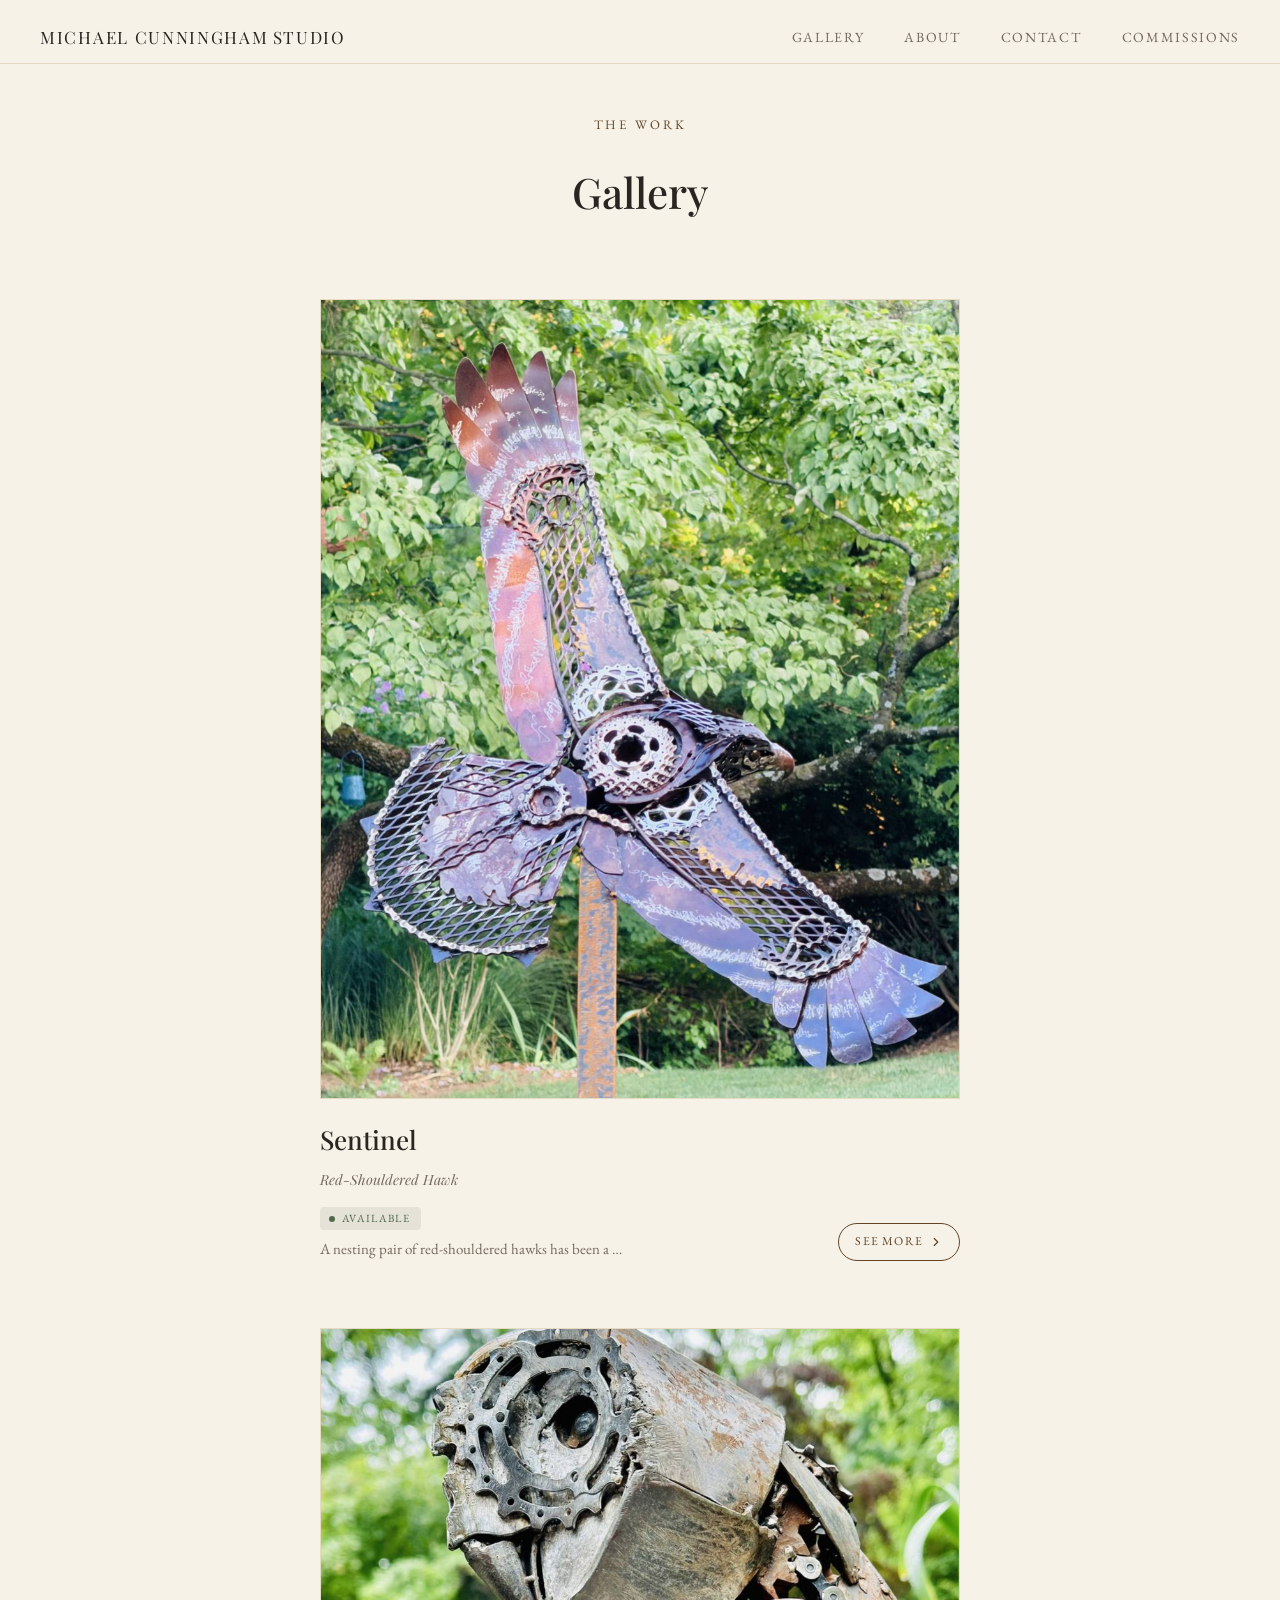
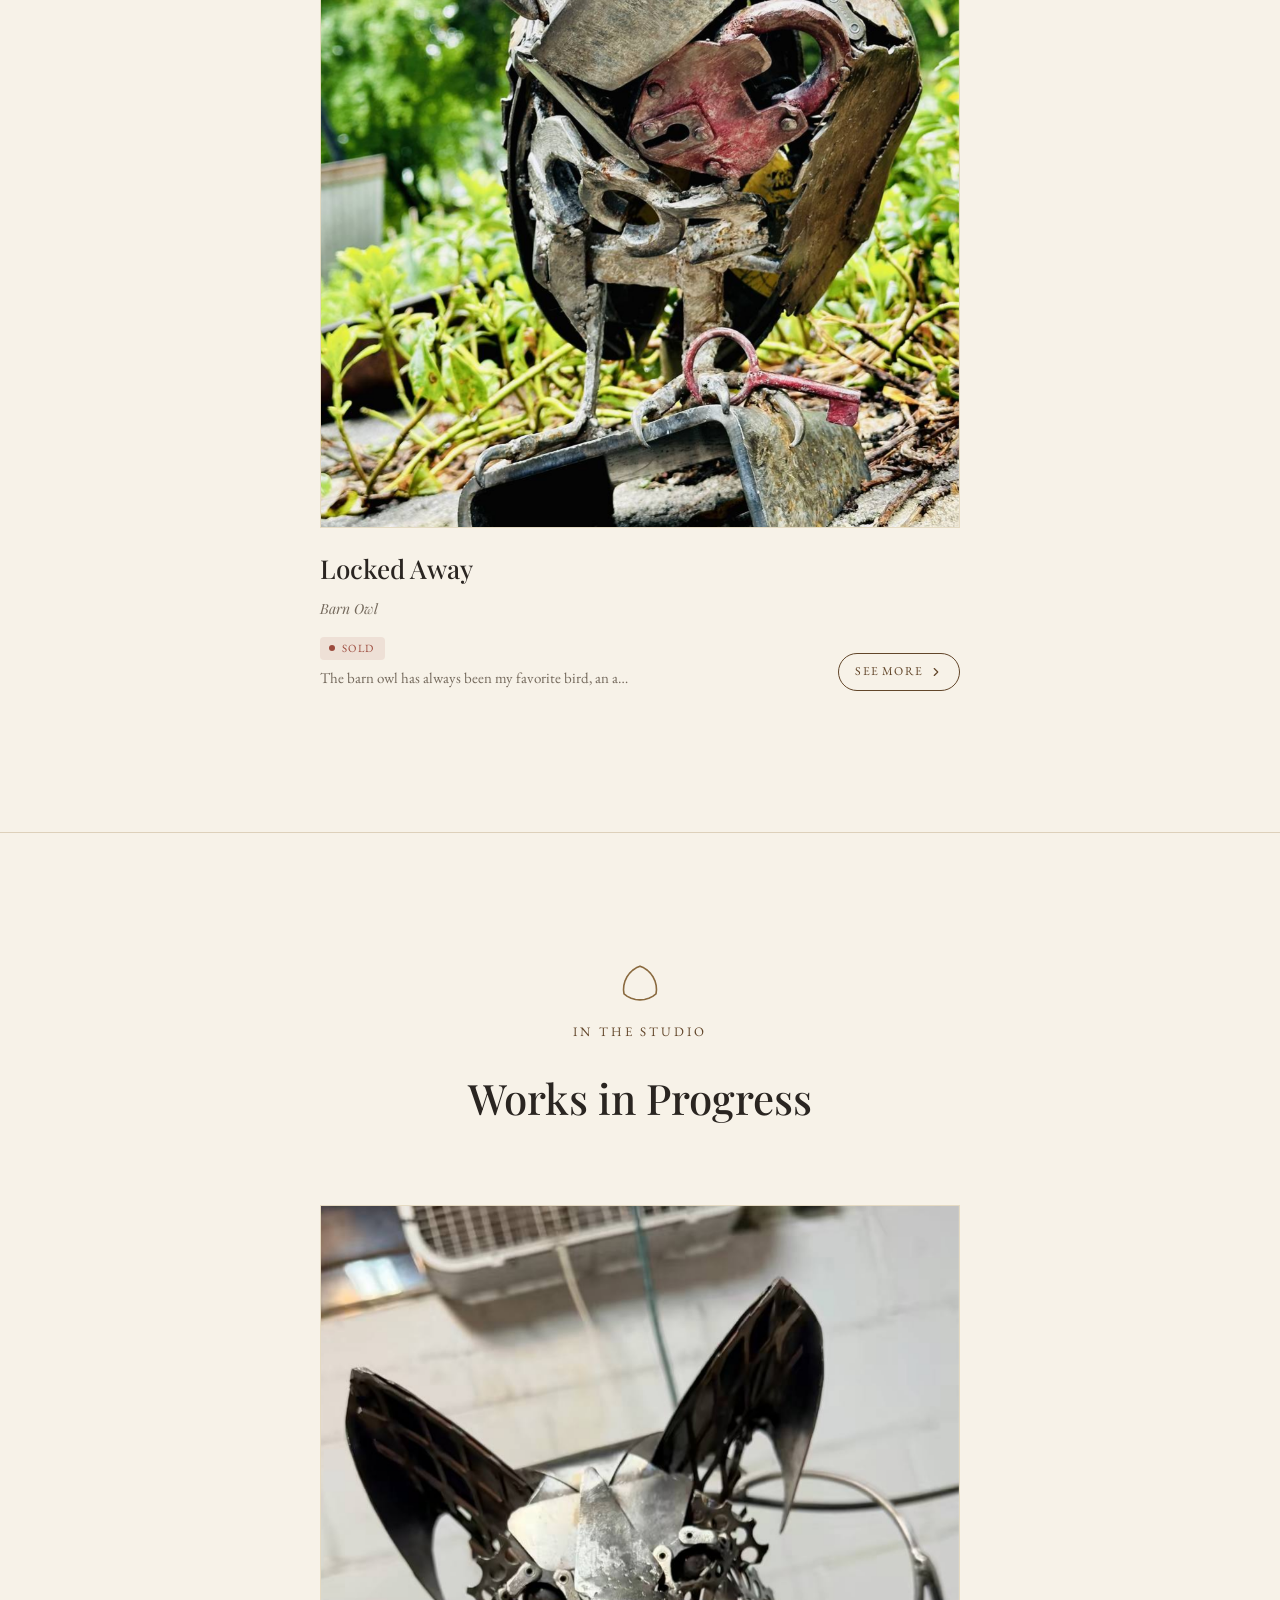
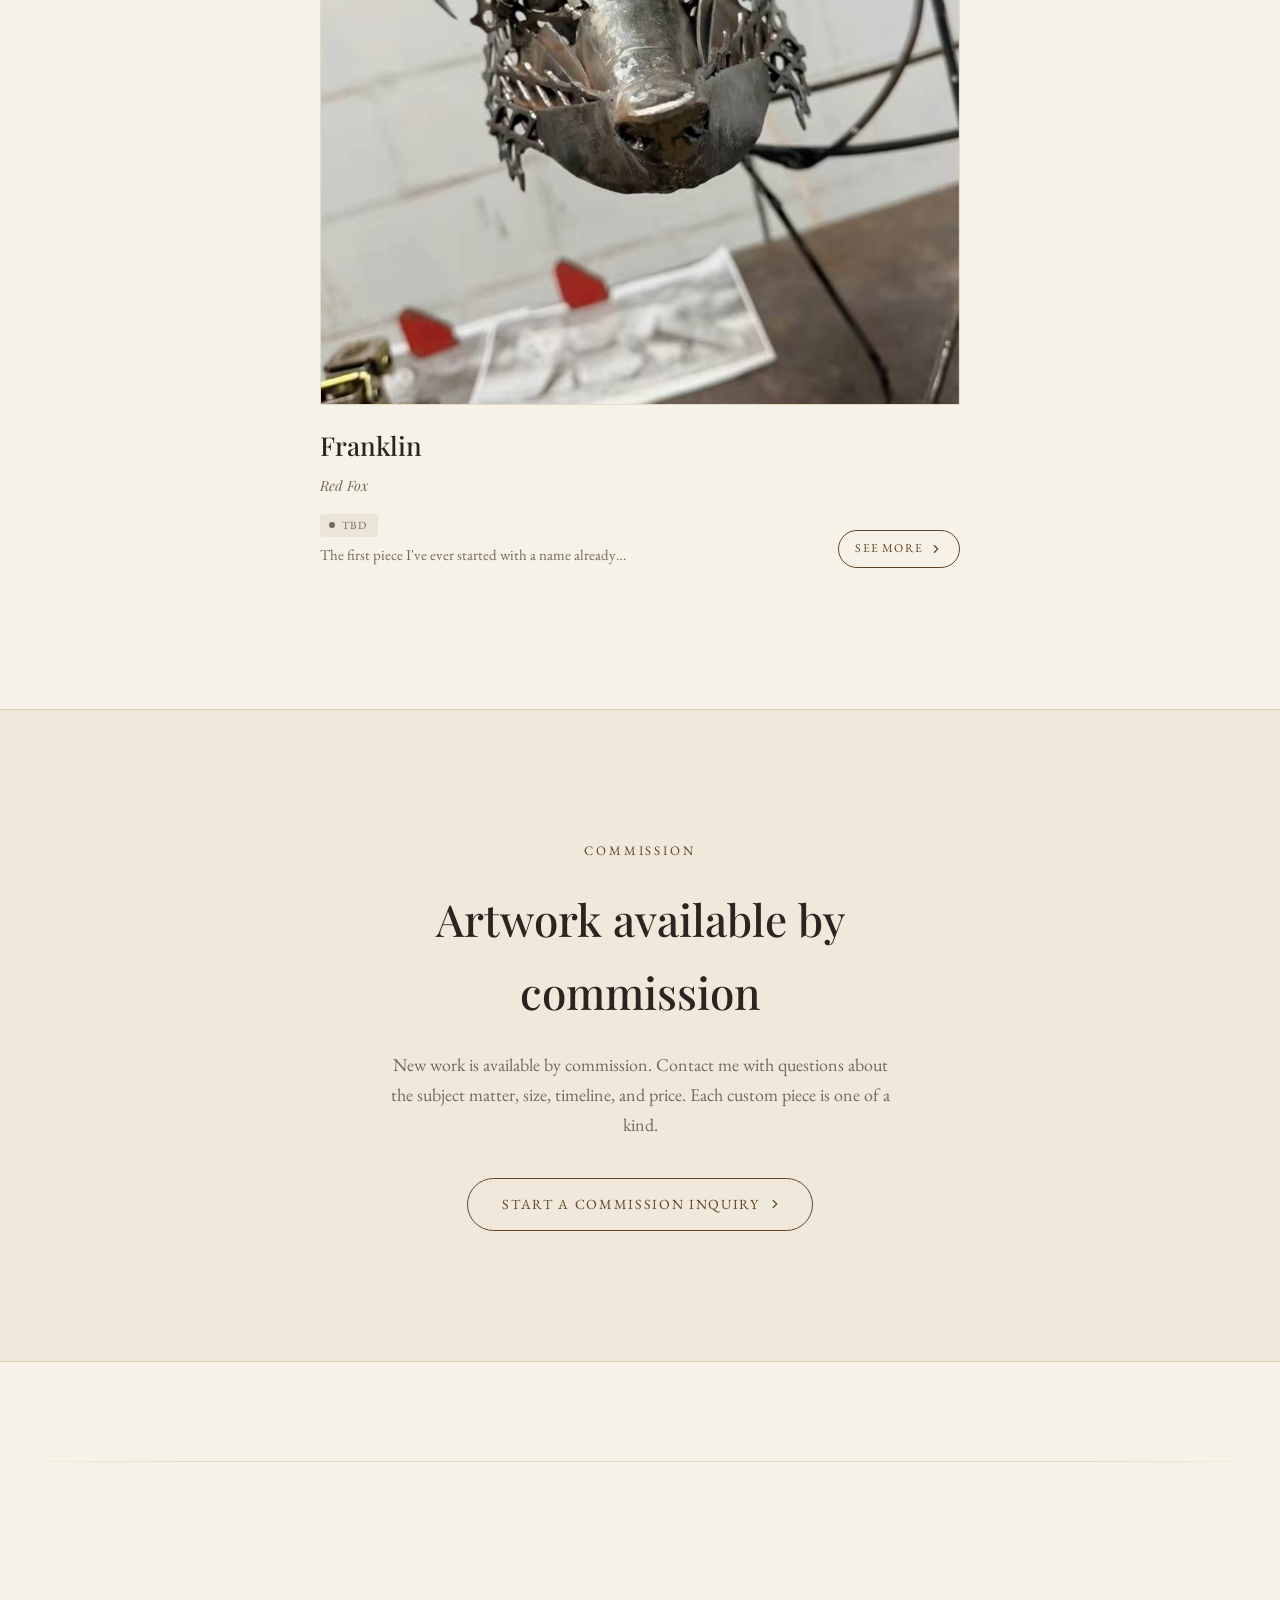
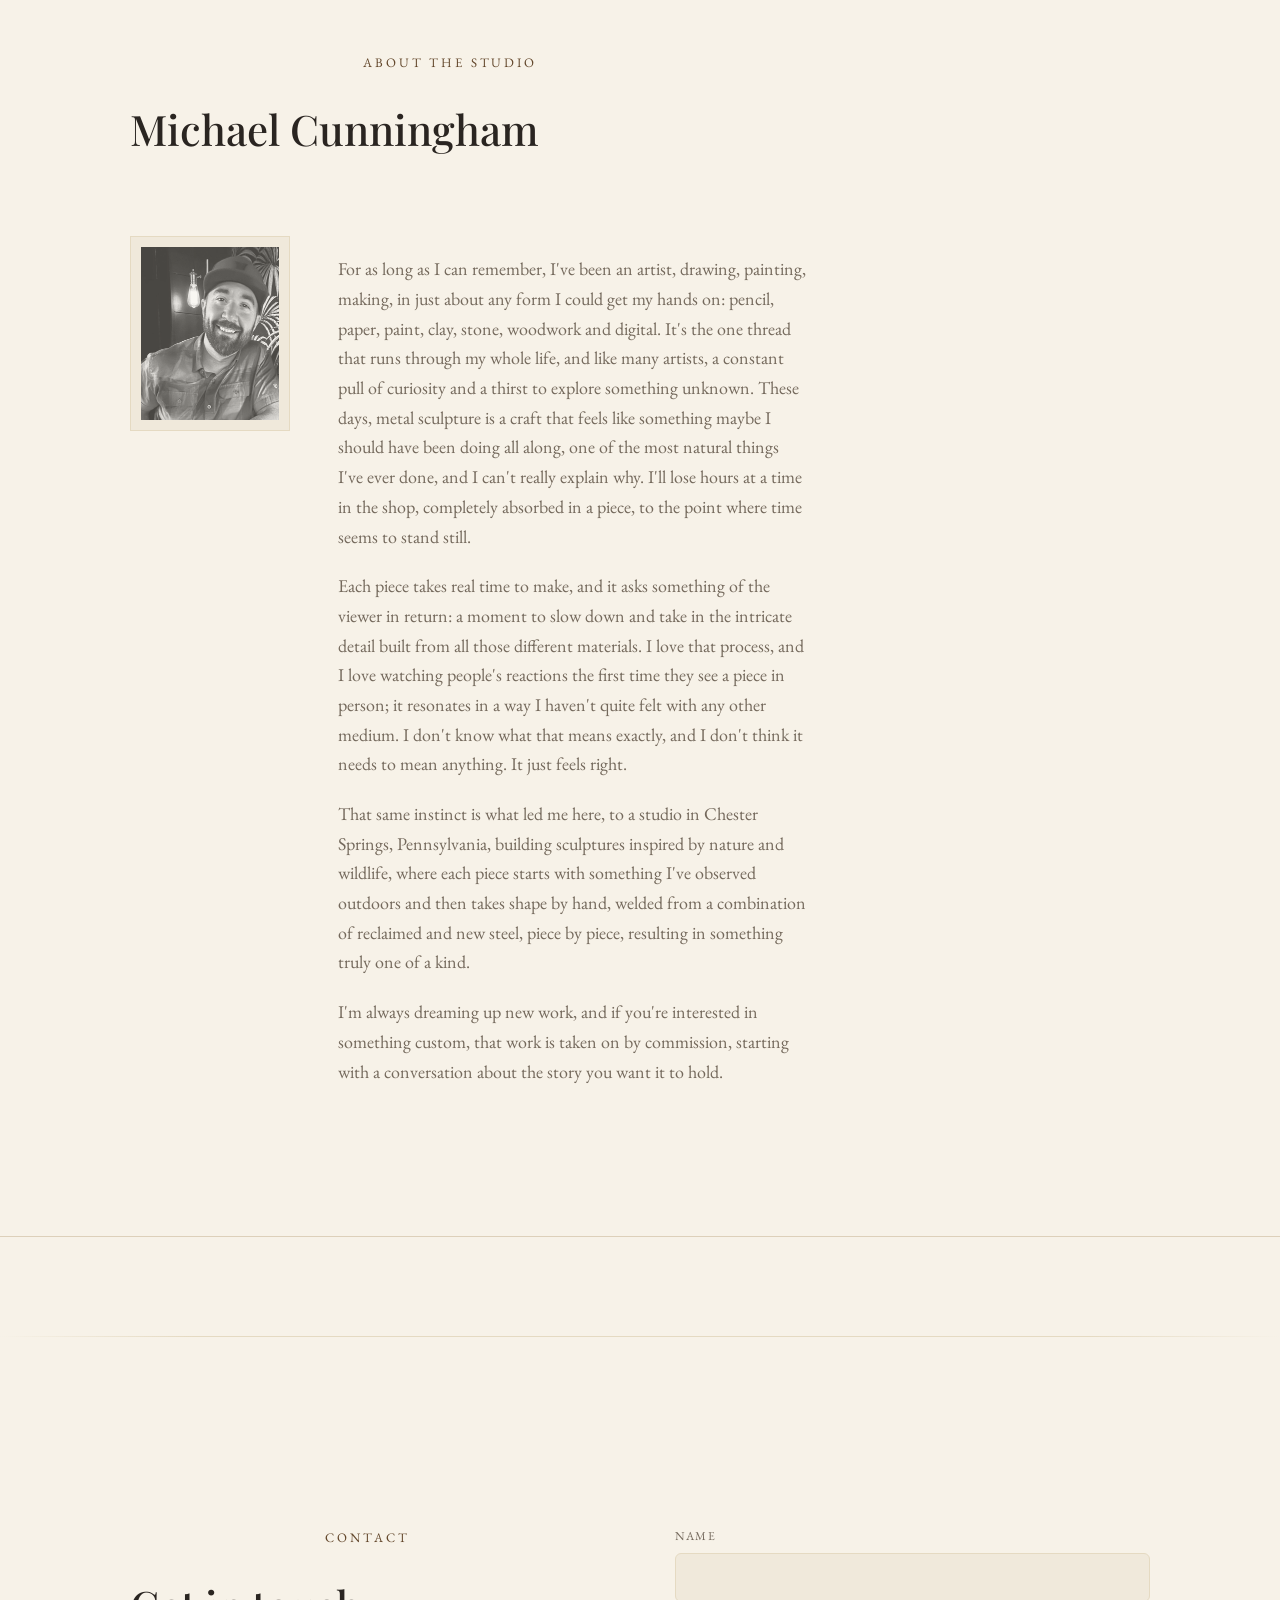
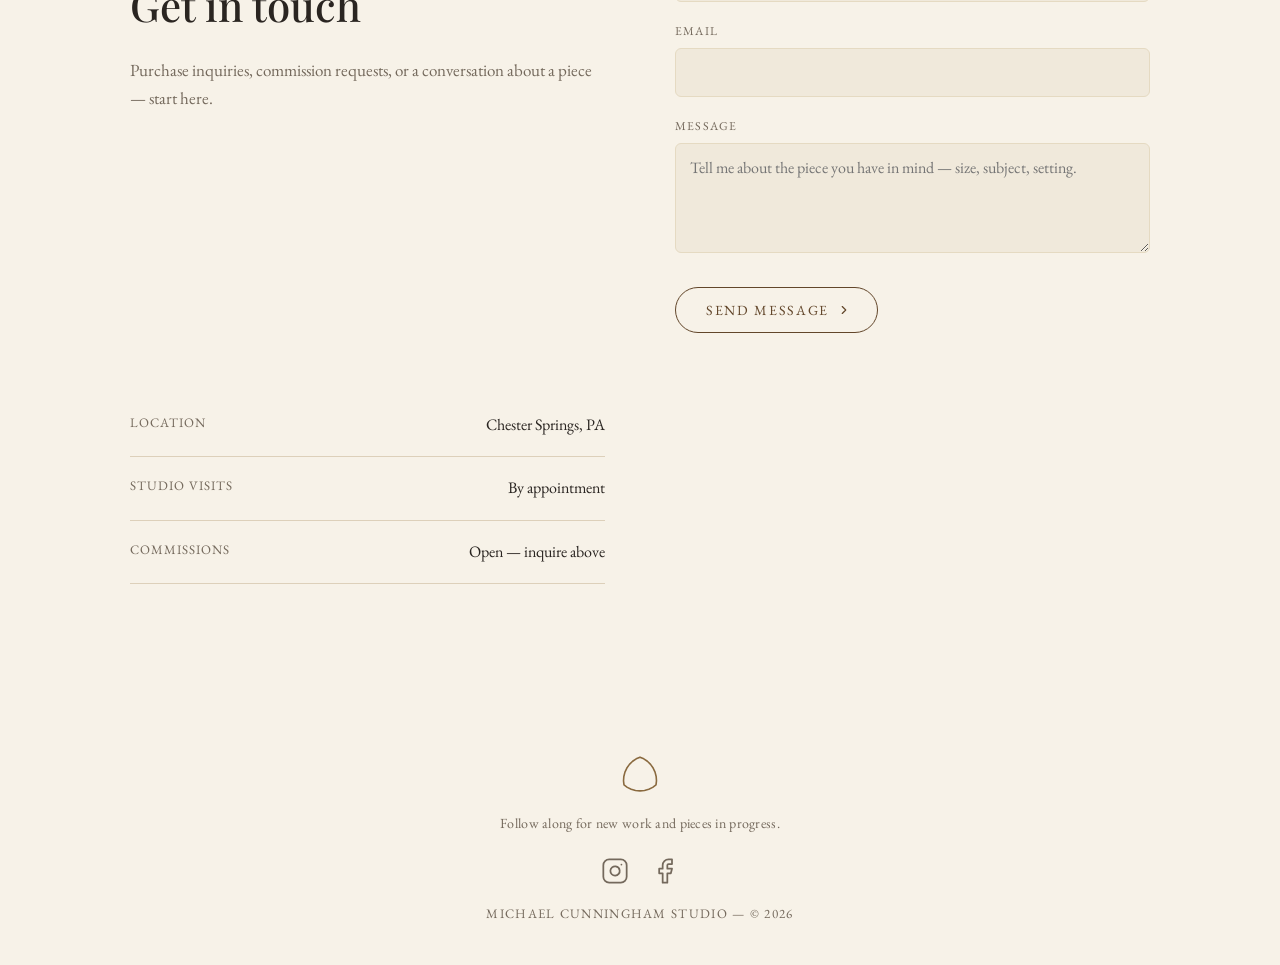
==== commit e28642ed: "Improve PDP desktop layout: sticky image/thumbnail column so it stays in view while scrolling the de" ====
--- a/index.html
+++ b/index.html
@@ -7,7 +7,7 @@
 <meta name="description" content="Nature and wildlife sculpture by Michael Cunningham Studio — each piece inspired by an animal watched closely, then welded into steel to hold its moment. Available for purchase or by commission from Chester Springs, PA.">
 <link rel="preconnect" href="https://fonts.googleapis.com">
 <link href="https://fonts.googleapis.com/css2?family=Playfair+Display:ital,wght@0,400;0,500;0,600;1,400;1,500&family=EB+Garamond:ital,wght@0,400;0,500;1,400&family=Allura&display=swap" rel="stylesheet">
-<link rel="stylesheet" href="styles.css?v=83de3f50">
+<link rel="stylesheet" href="styles.css?v=0c3af190">
 </head>
 <body>
 
--- a/styles.css
+++ b/styles.css
@@ -319,7 +319,7 @@
 }
 .piece-gallery .slide img{
   width:100%;
-  aspect-ratio:3/4;
+  aspect-ratio:4/3;
   object-fit:cover;
   display:block;
   -webkit-user-drag:none;
@@ -880,7 +880,14 @@
   gap:70px;
   align-items:start;
 }
-@media (max-width:860px){ .product-grid{grid-template-columns:1fr;} }
+.product-grid > div:first-child{
+  position:sticky;
+  top:98px;
+}
+@media (max-width:860px){
+  .product-grid{grid-template-columns:1fr;}
+  .product-grid > div:first-child{ position:static; top:auto; }
+}
 .price-row{
   display:flex;
   align-items:center;
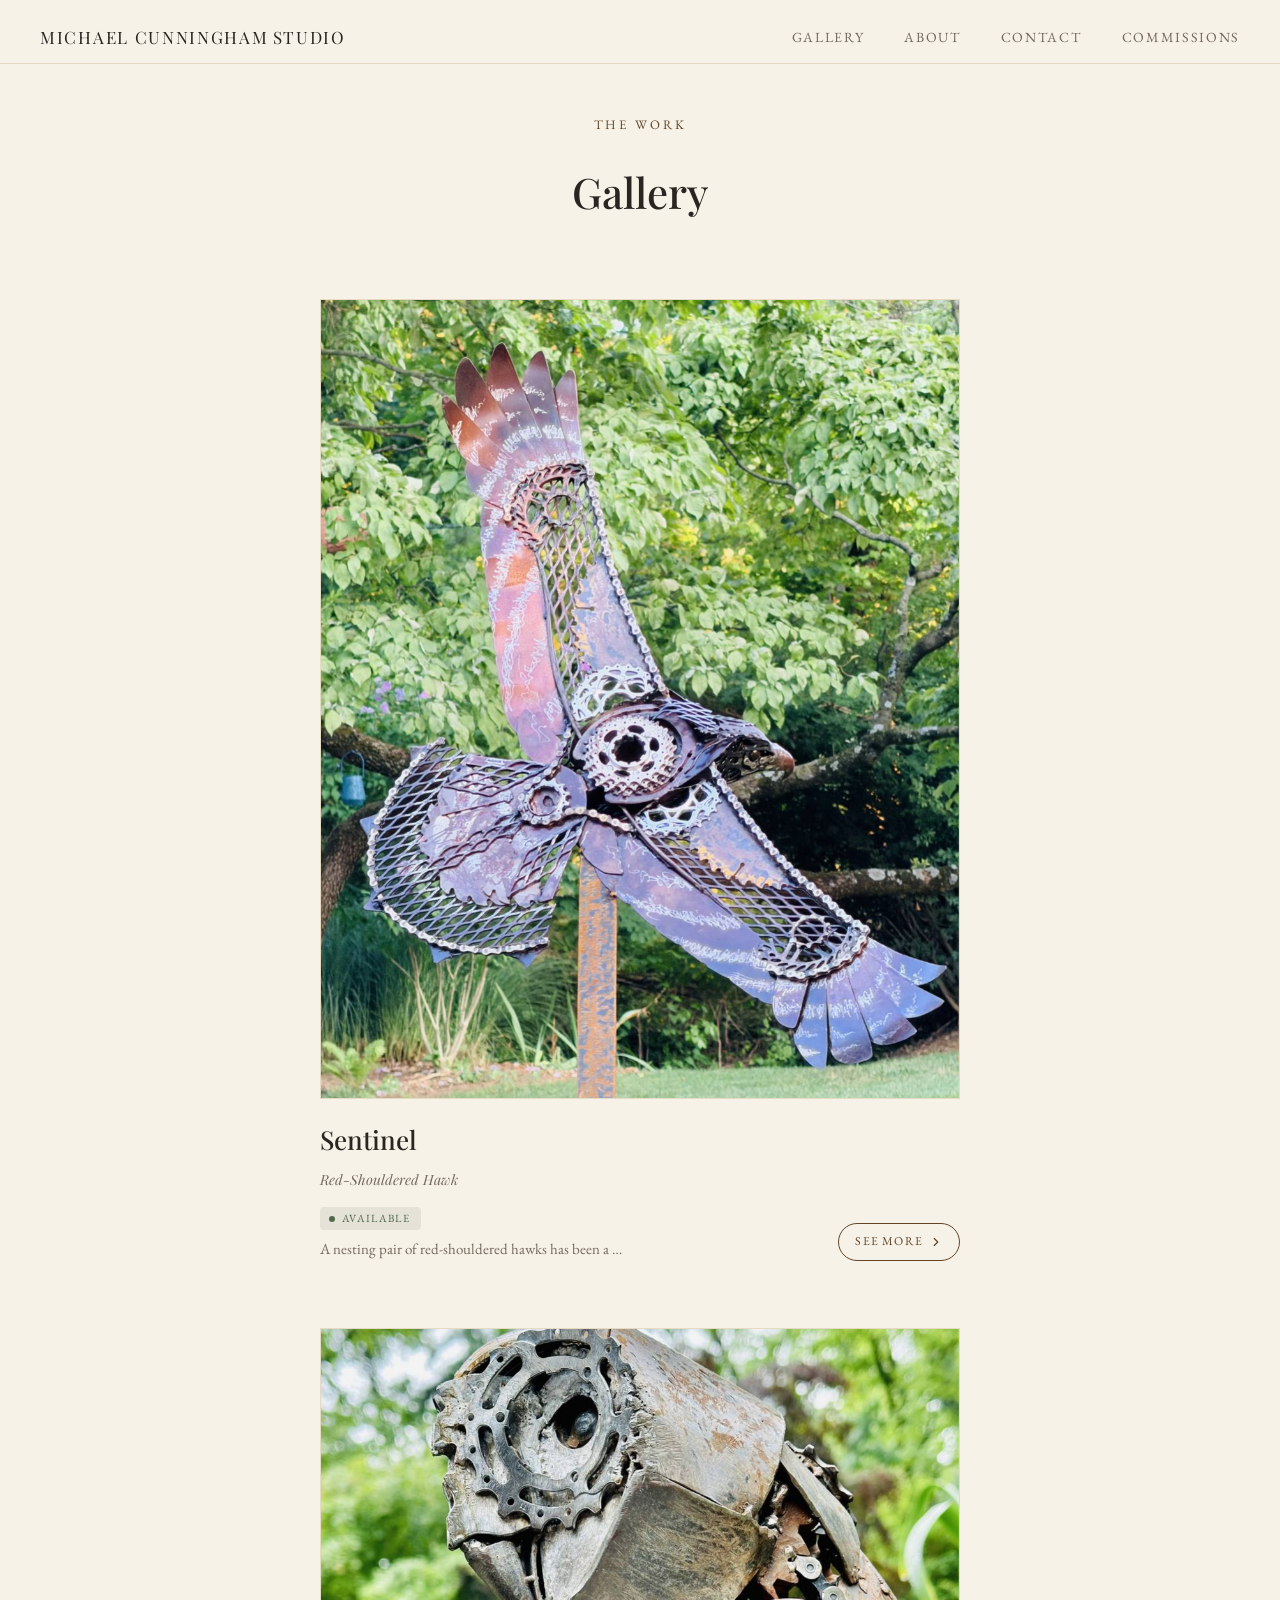
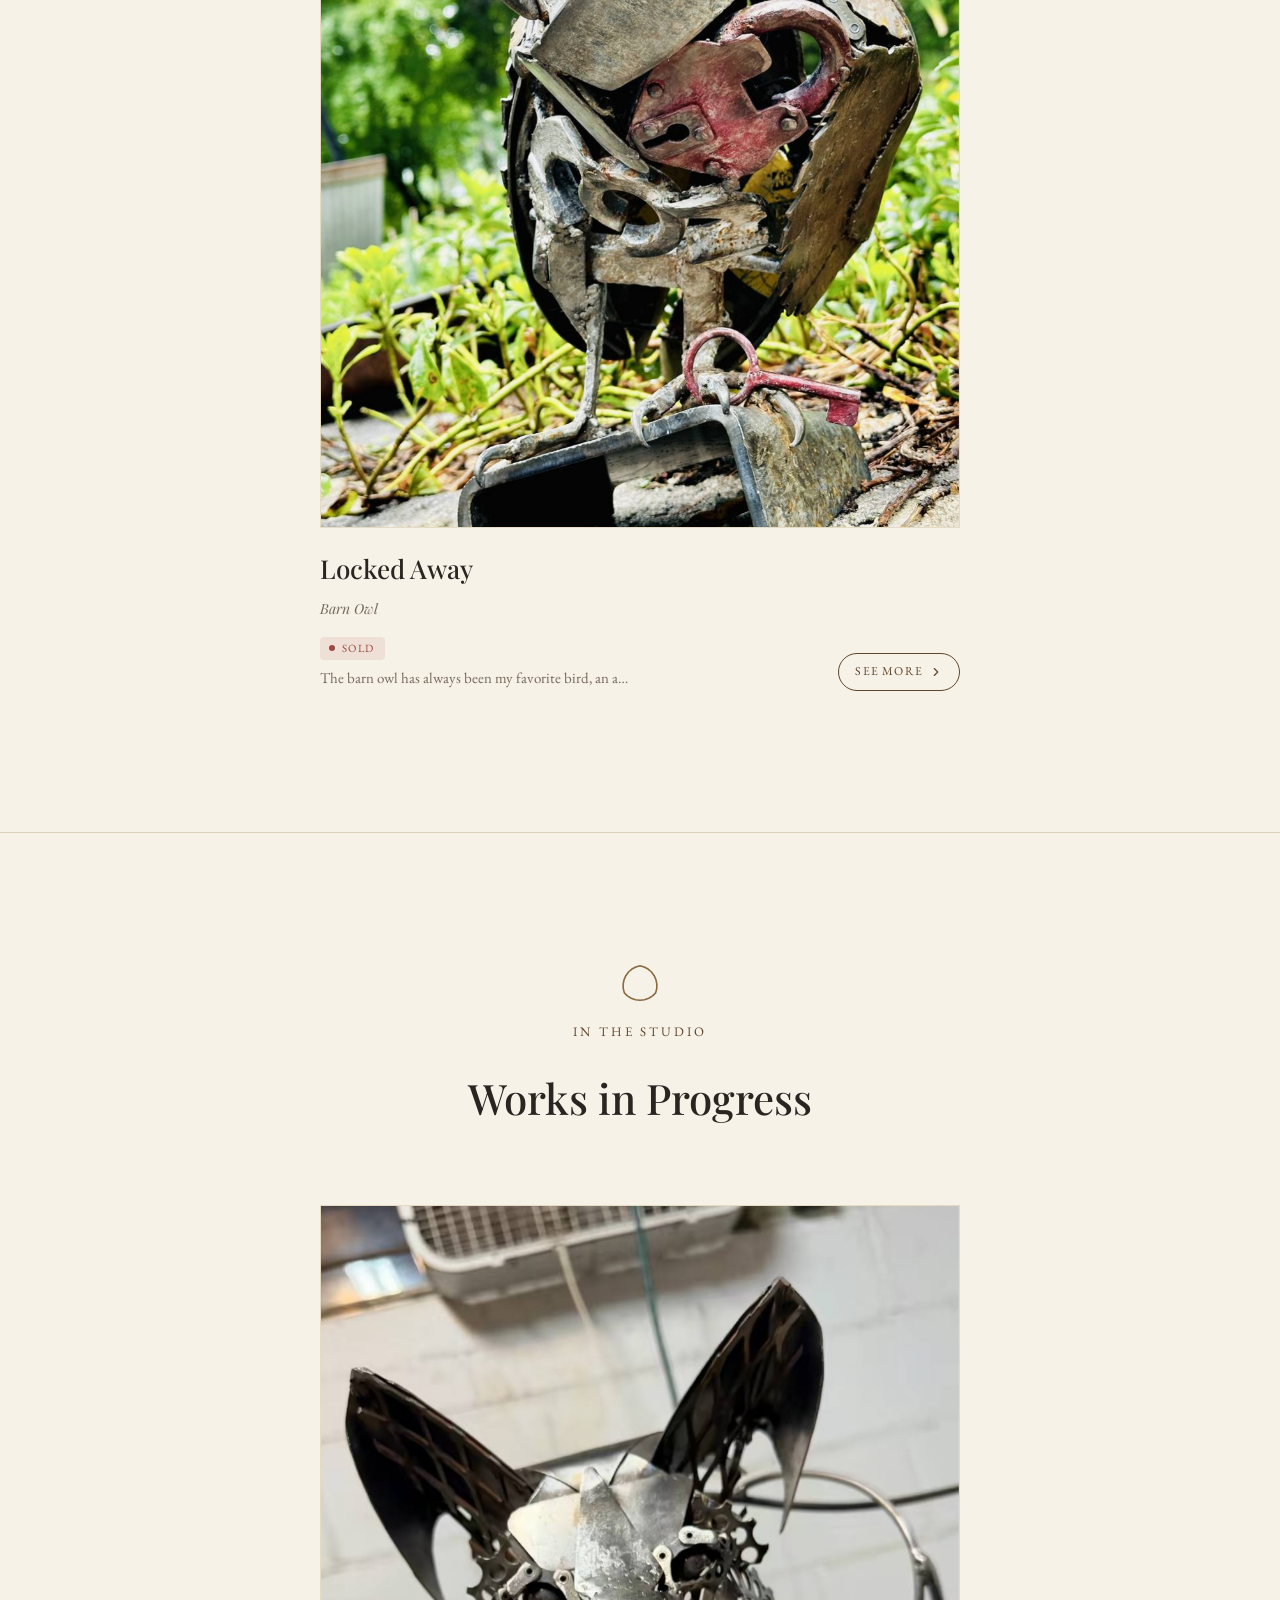
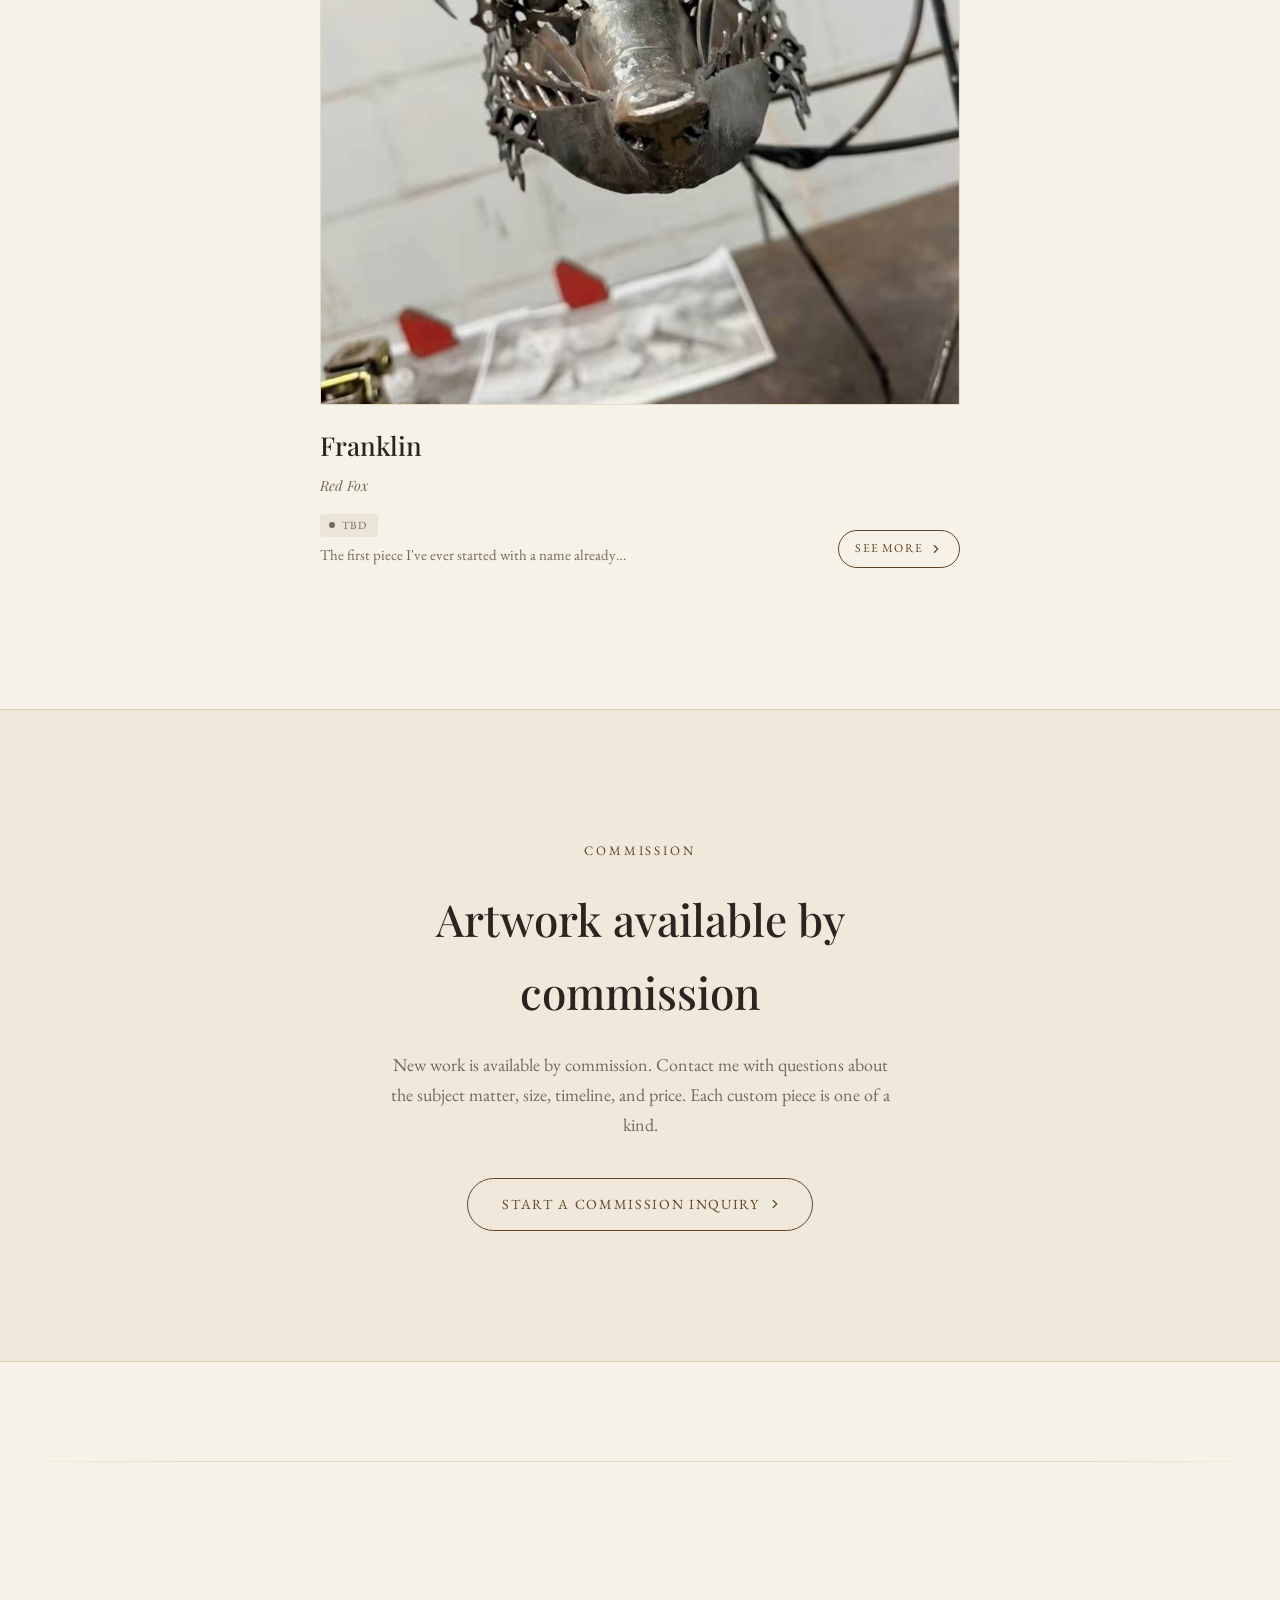
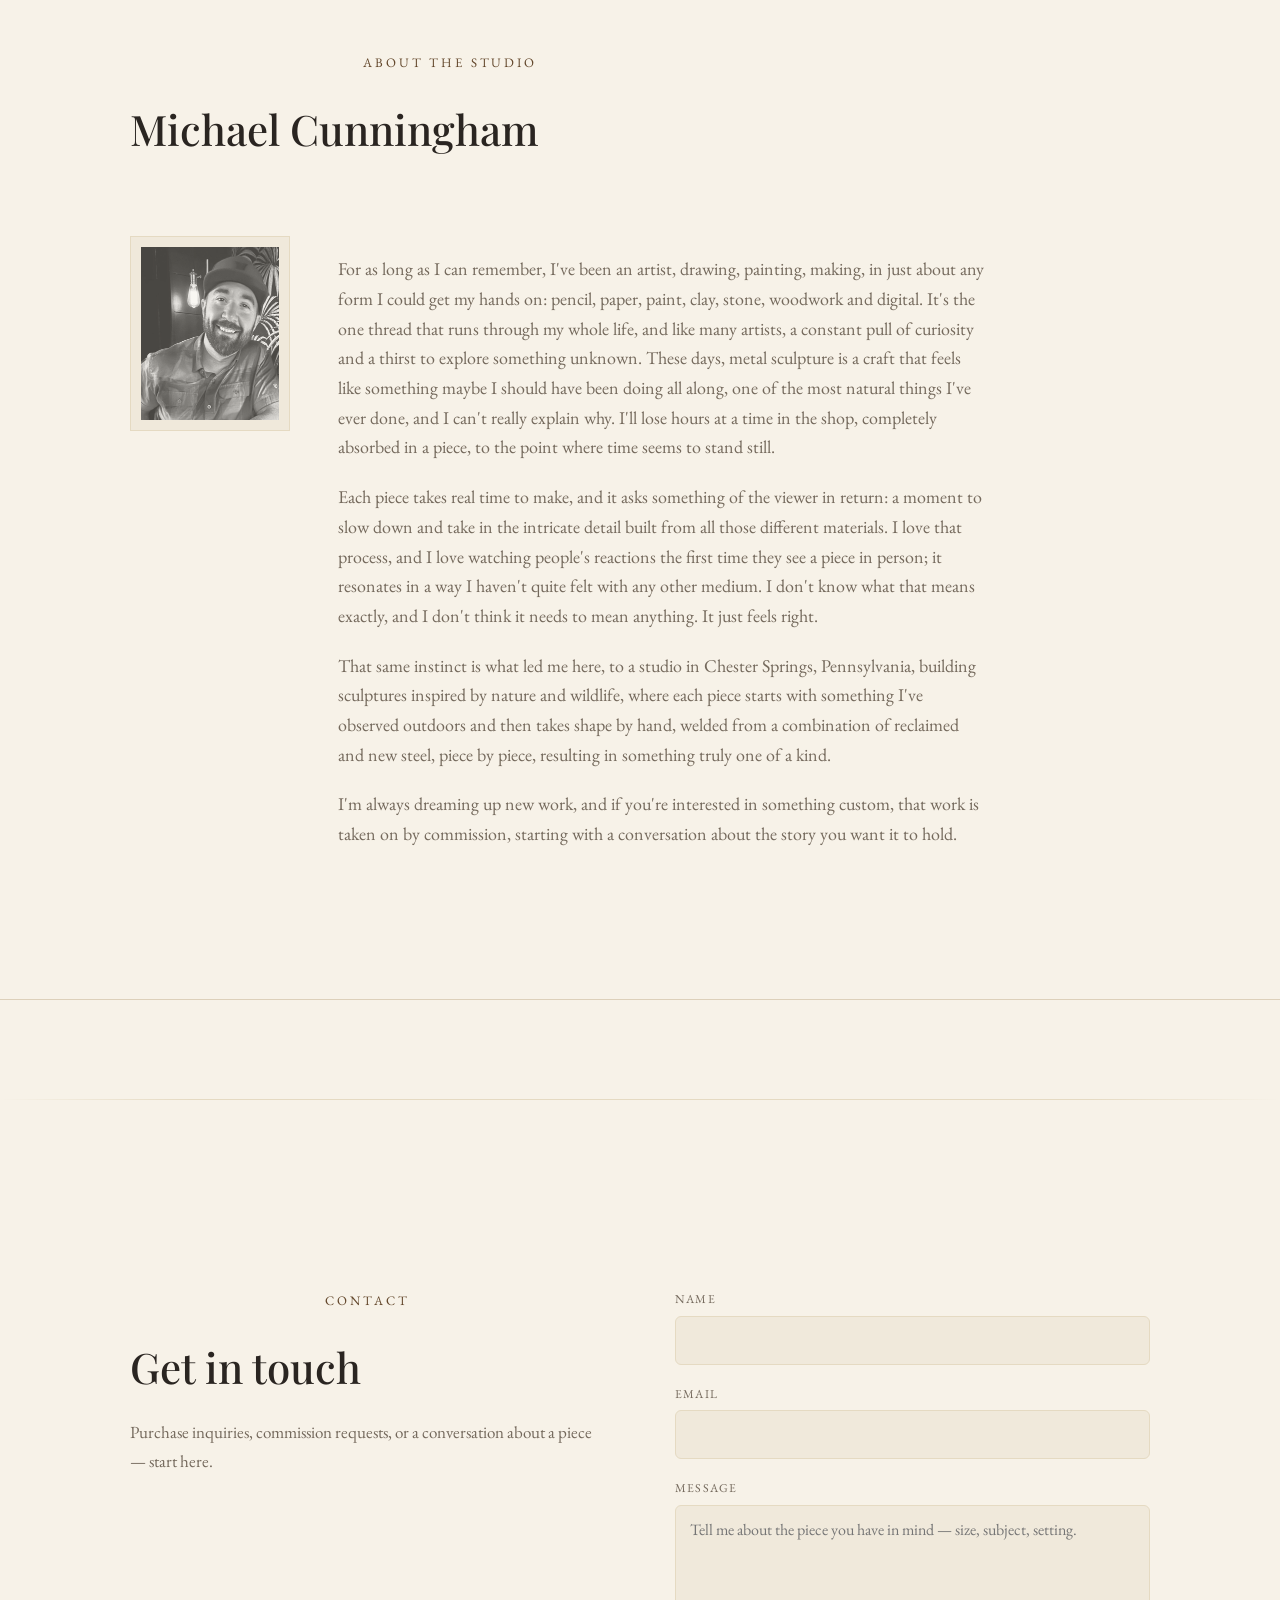
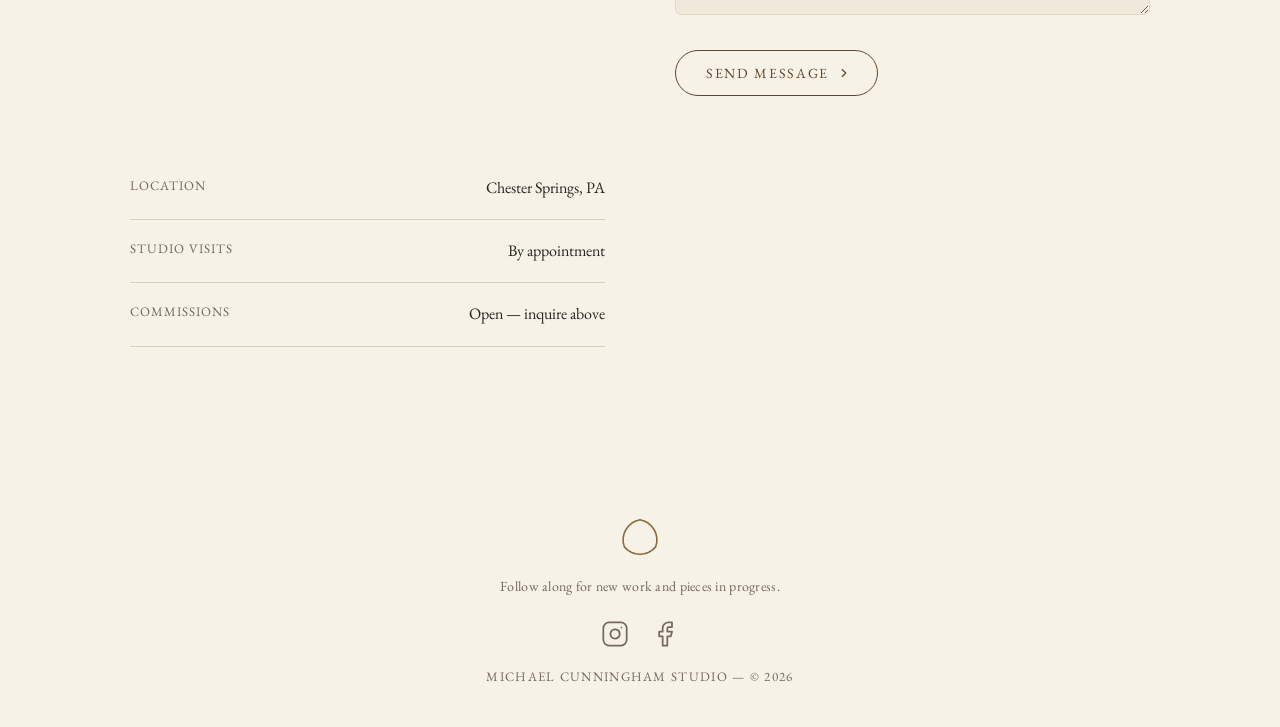
==== commit c696421c: "Widen bio paragraph text (52ch to 72ch) so it better fills the available column on desktop instead o" ====
--- a/index.html
+++ b/index.html
@@ -7,7 +7,7 @@
 <meta name="description" content="Nature and wildlife sculpture by Michael Cunningham Studio — each piece inspired by an animal watched closely, then welded into steel to hold its moment. Available for purchase or by commission from Chester Springs, PA.">
 <link rel="preconnect" href="https://fonts.googleapis.com">
 <link href="https://fonts.googleapis.com/css2?family=Playfair+Display:ital,wght@0,400;0,500;0,600;1,400;1,500&family=EB+Garamond:ital,wght@0,400;0,500;1,400&family=Allura&display=swap" rel="stylesheet">
-<link rel="stylesheet" href="styles.css?v=0c3af190">
+<link rel="stylesheet" href="styles.css?v=99c87b58">
 </head>
 <body>
 
--- a/styles.css
+++ b/styles.css
@@ -502,7 +502,7 @@
     align-items:start;
   }
 }
-.about-grid p{color:var(--ink-soft); margin-bottom:20px; max-width:52ch;}
+.about-grid p{color:var(--ink-soft); margin-bottom:20px; max-width:72ch;}
 .about-photo{
   background:var(--bg-panel);
   border:1px solid var(--cream-line);
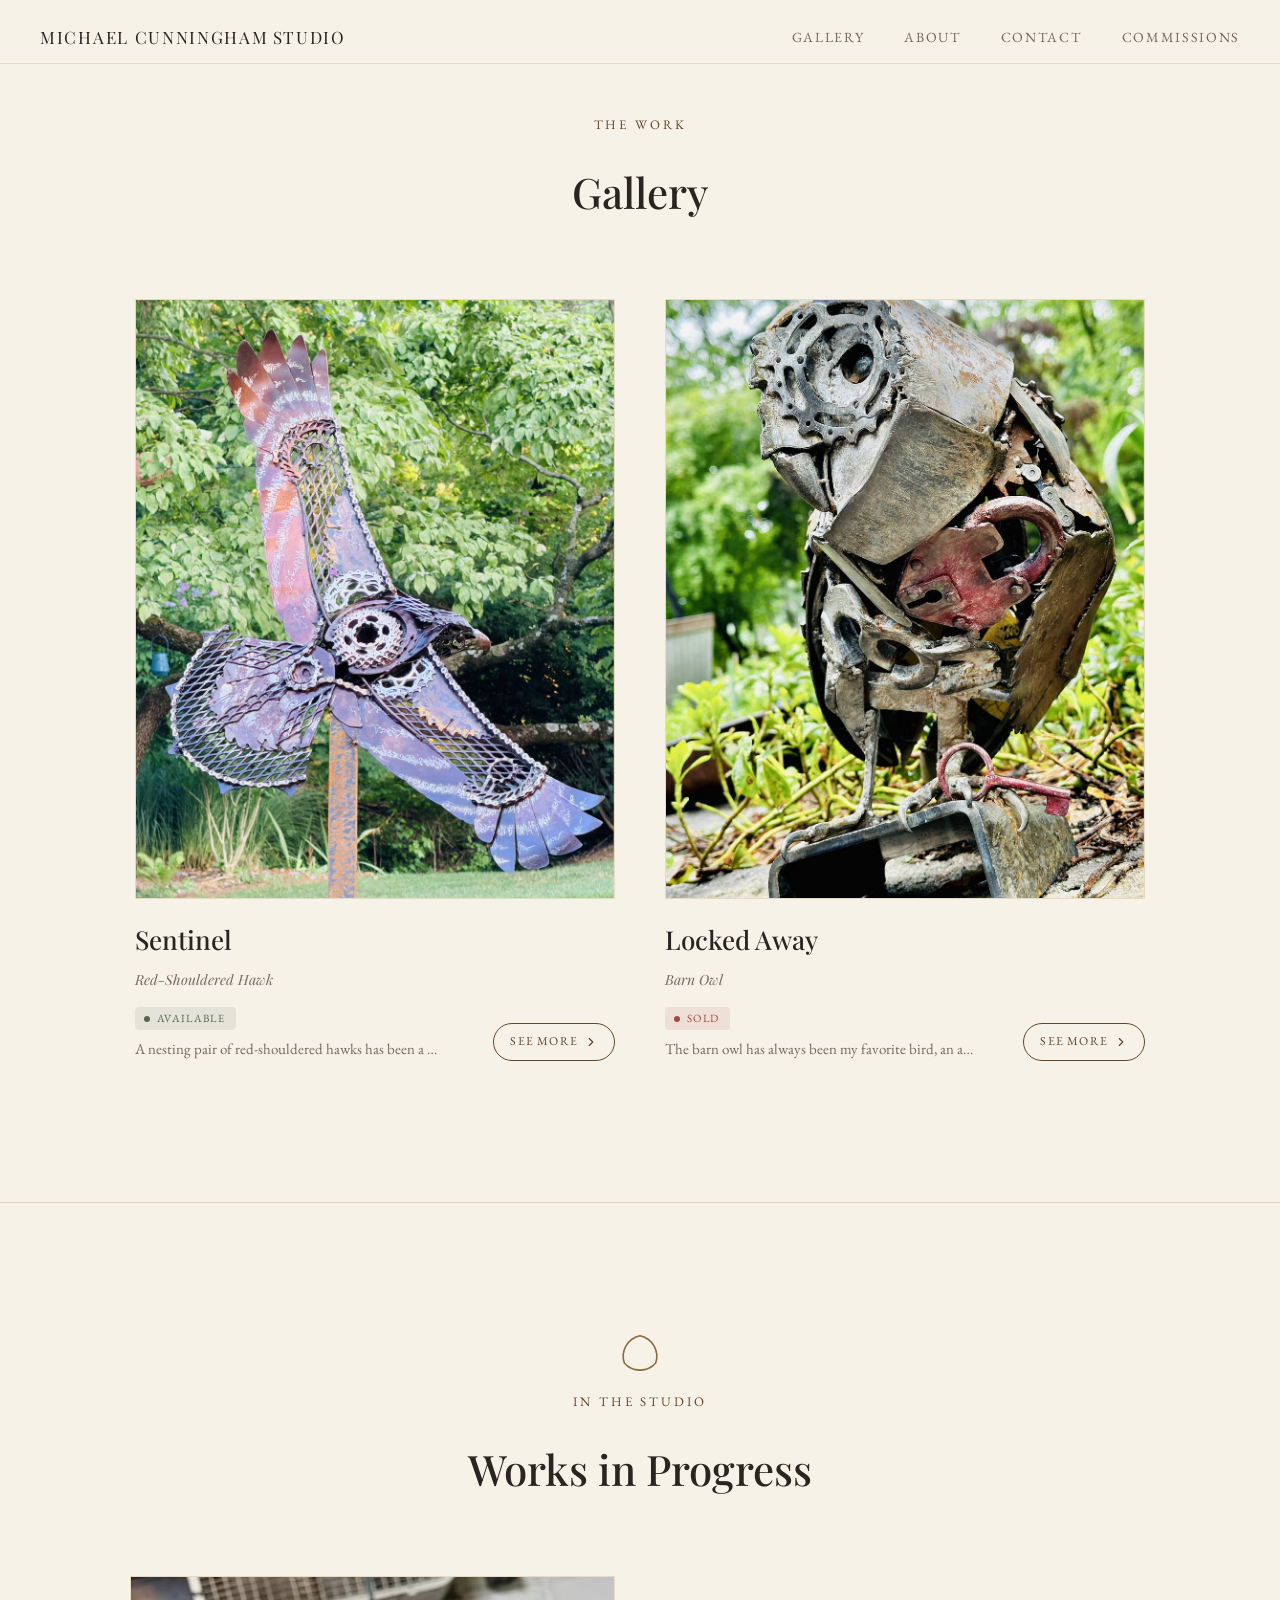
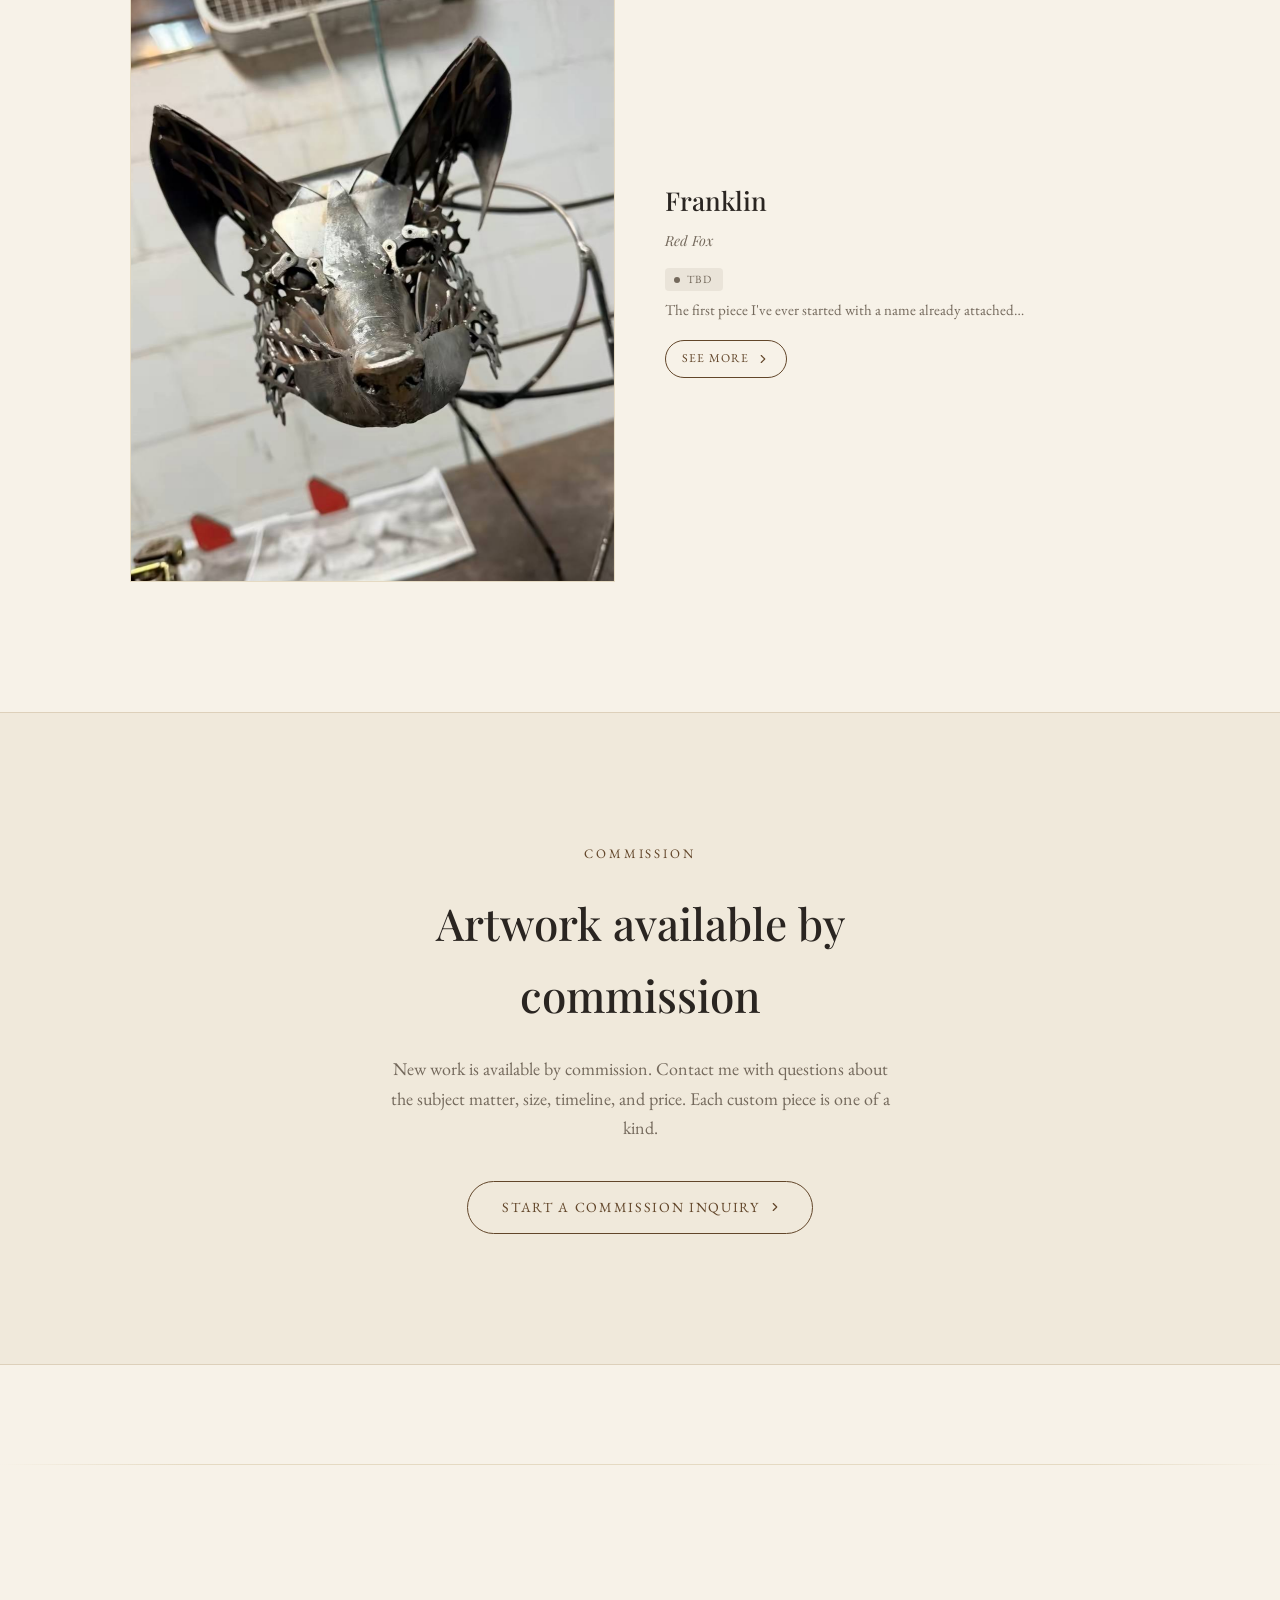
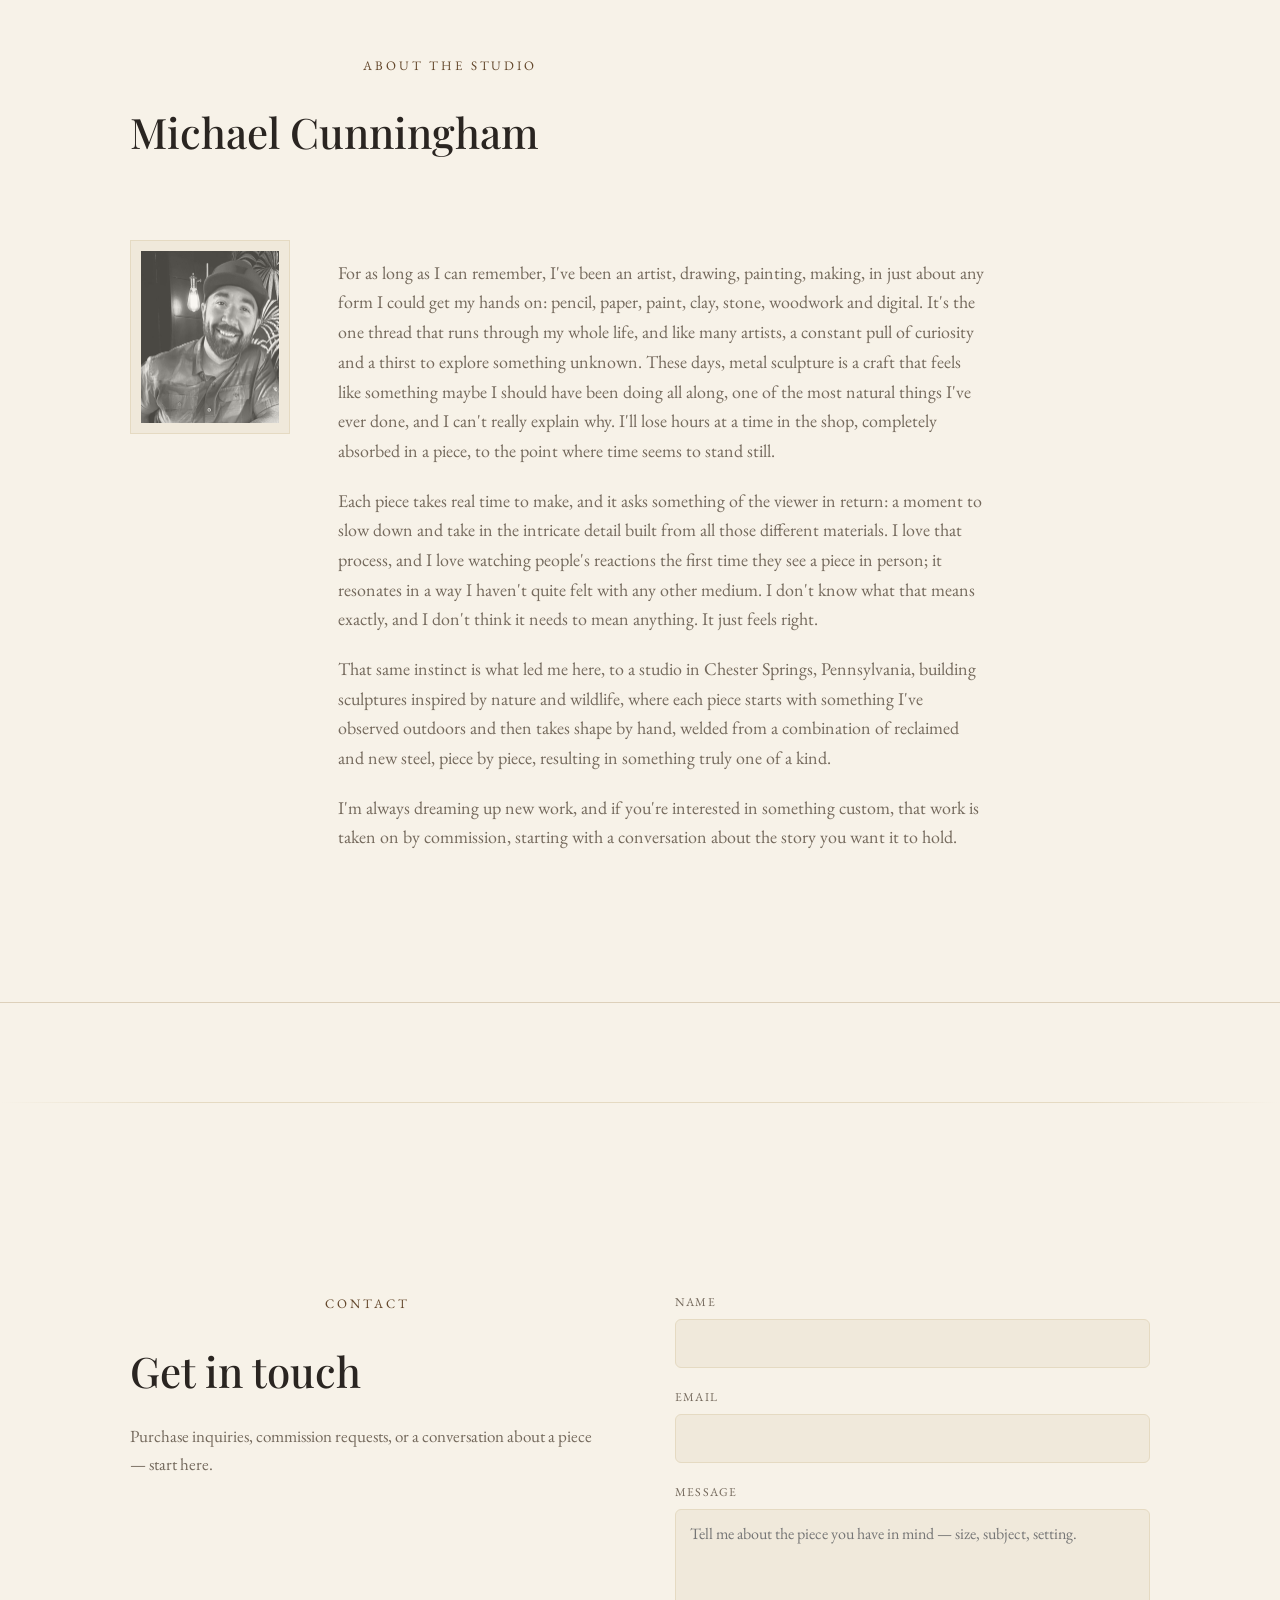
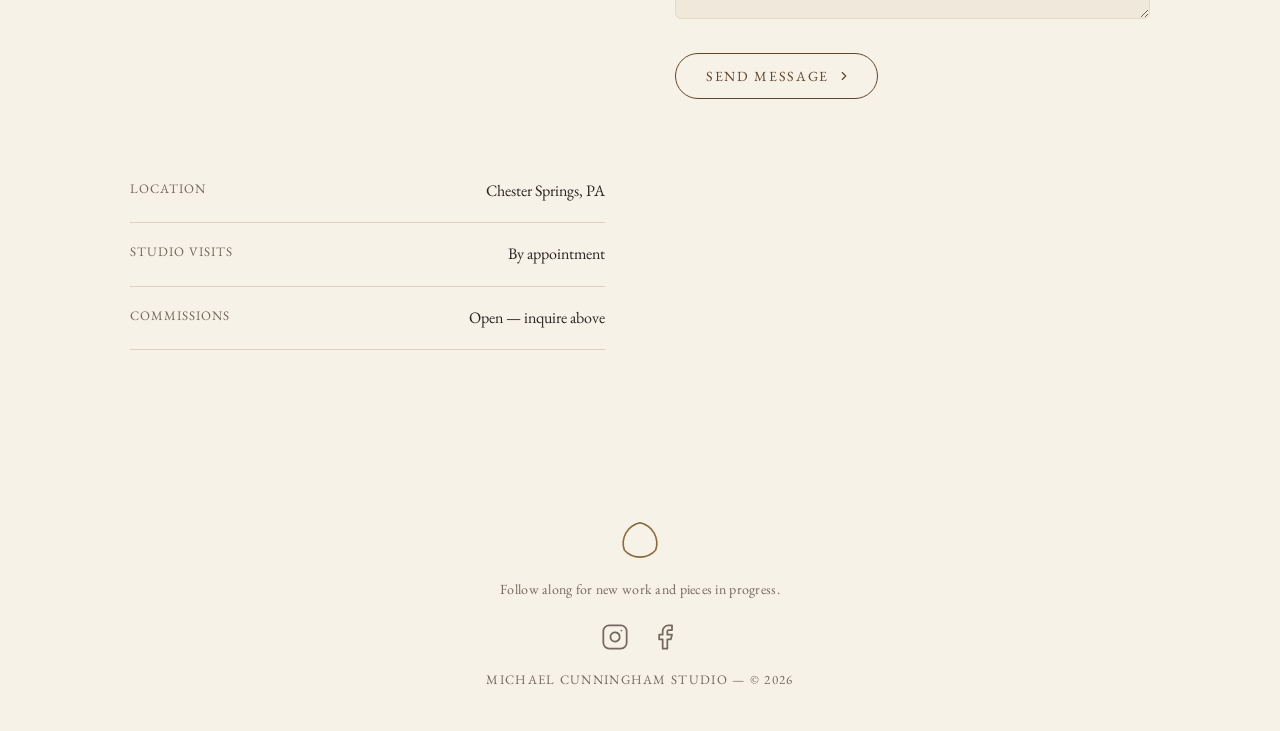
==== commit 809bee65: "Redesign top-level gallery layout for desktop: responsive multi-column grid instead of a narrow cent" ====
--- a/index.html
+++ b/index.html
@@ -7,7 +7,7 @@
 <meta name="description" content="Nature and wildlife sculpture by Michael Cunningham Studio — each piece inspired by an animal watched closely, then welded into steel to hold its moment. Available for purchase or by commission from Chester Springs, PA.">
 <link rel="preconnect" href="https://fonts.googleapis.com">
 <link href="https://fonts.googleapis.com/css2?family=Playfair+Display:ital,wght@0,400;0,500;0,600;1,400;1,500&family=EB+Garamond:ital,wght@0,400;0,500;1,400&family=Allura&display=swap" rel="stylesheet">
-<link rel="stylesheet" href="styles.css?v=99c87b58">
+<link rel="stylesheet" href="styles.css?v=708d1d2c">
 </head>
 <body>
 
--- a/styles.css
+++ b/styles.css
@@ -684,16 +684,19 @@
    Gallery (index.html) — a simple stacked list of pieces.
    ------------------------------------------------------------ */
 .gallery-list{
-  display:flex;
-  flex-direction:column;
-  gap:56px;
-  max-width:640px;
+  display:grid;
+  grid-template-columns:repeat(auto-fit, minmax(300px, 1fr));
+  gap:48px 40px;
+  max-width:1100px;
   margin:0 auto;
 }
 .gallery-list .gallery-card{
   display:block;
   text-decoration:none;
   color:var(--ink);
+  max-width:480px;
+  justify-self:center;
+  width:100%;
 }
 .gallery-media{
   position:relative;
@@ -701,6 +704,37 @@
   aspect-ratio:4/5;
   background:var(--bg-panel);
   border:1px solid var(--cream-line);
+}
+/* When a gallery section has exactly one piece (typical for Works
+   in Progress), give it a wider featured treatment instead of
+   looking like an orphaned card floating in empty grid space —
+   image and details side by side, similar to a product page.
+   Automatically reverts to the standard grid card once a second
+   piece is added. Desktop only; mobile stays the normal stacked
+   single-column card. */
+@media (min-width:861px){
+  .gallery-list .gallery-card:only-child{
+    max-width:100%;
+    display:grid;
+    grid-template-columns:1fr 1fr;
+    gap:50px;
+    align-items:center;
+  }
+  .gallery-list .gallery-card:only-child .gallery-caption{
+    display:flex;
+    flex-direction:column;
+    align-items:flex-start;
+    gap:10px;
+    margin-top:0;
+    padding-bottom:0;
+    border-bottom:none;
+  }
+  .gallery-list .gallery-card:only-child .gallery-caption > div{ width:100%; }
+  .gallery-list .gallery-card:only-child .gallery-teaser{
+    white-space:normal;
+    max-width:none;
+  }
+  .gallery-list .gallery-card:only-child .see-more{ margin-top:8px; }
 }
 /* Mobile: give each gallery photo a modest inset (16px from the
    screen edge) instead of the page's normal 40px side padding —
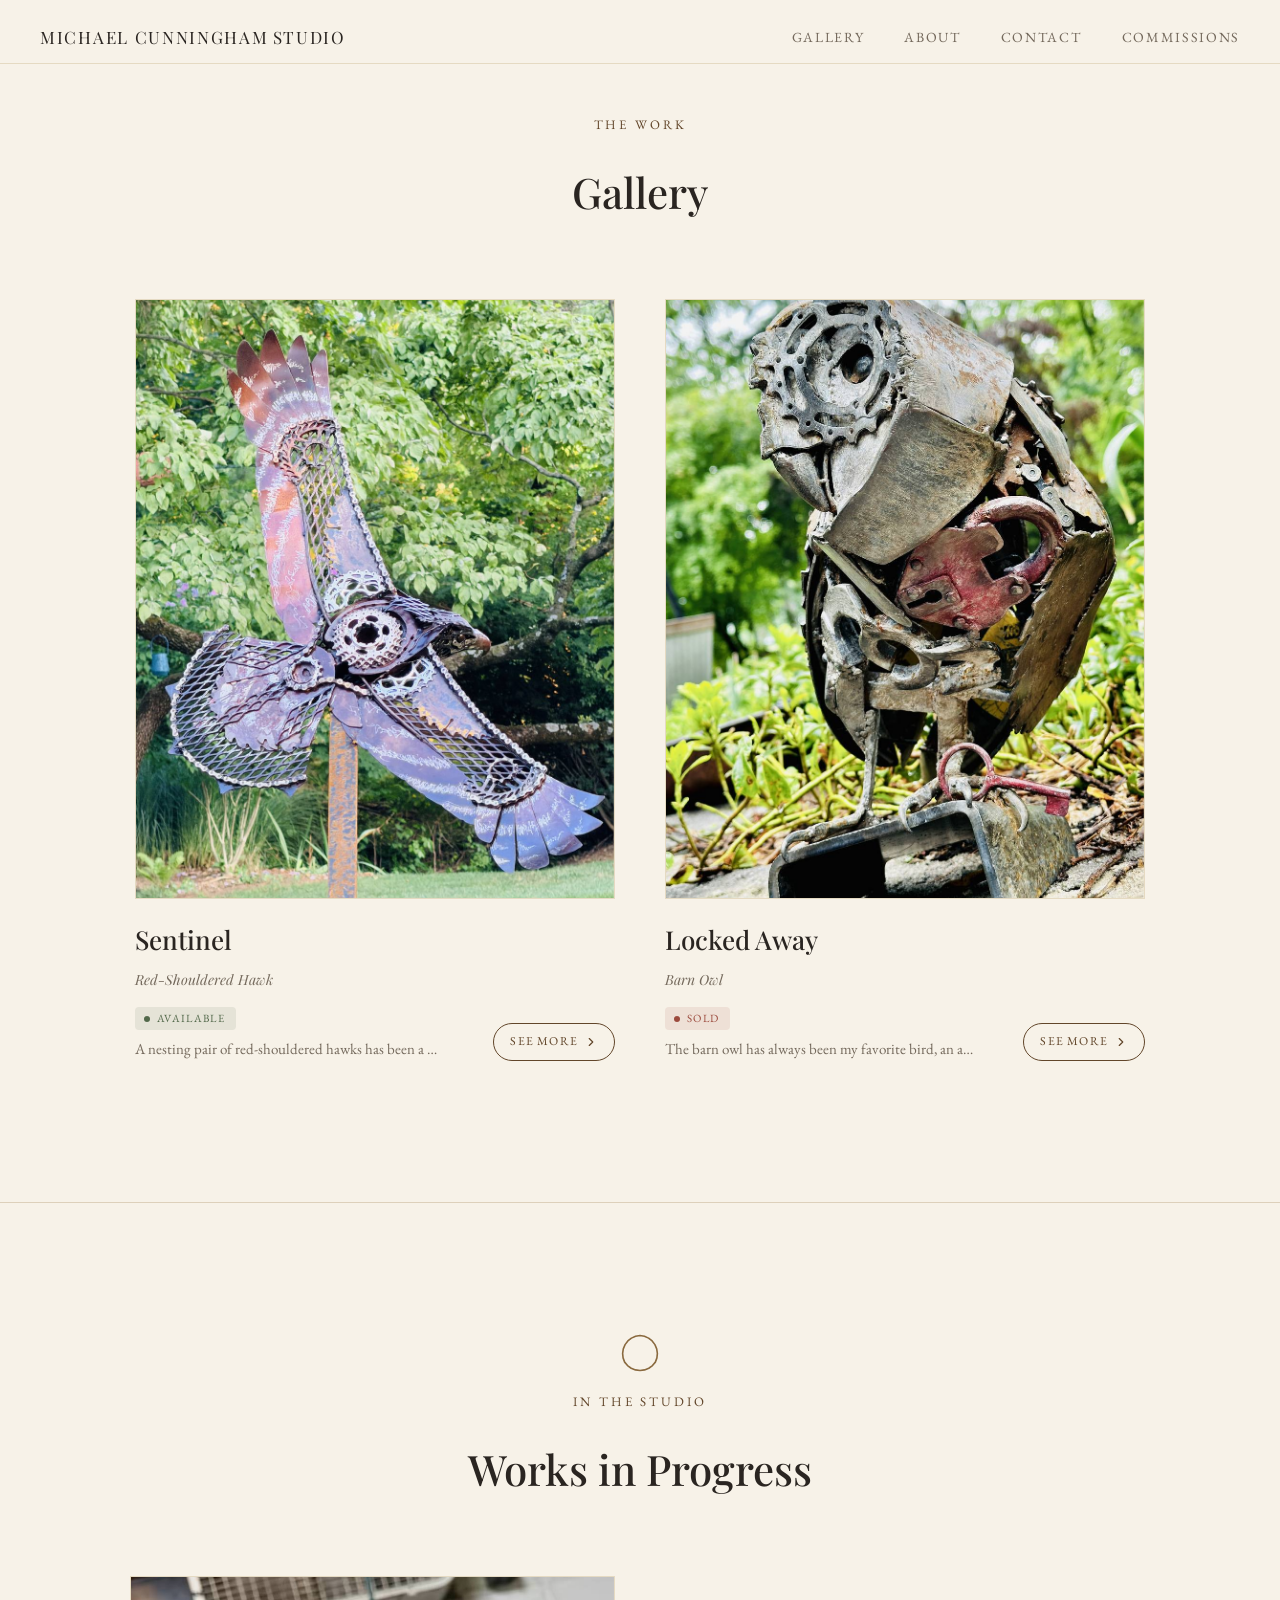
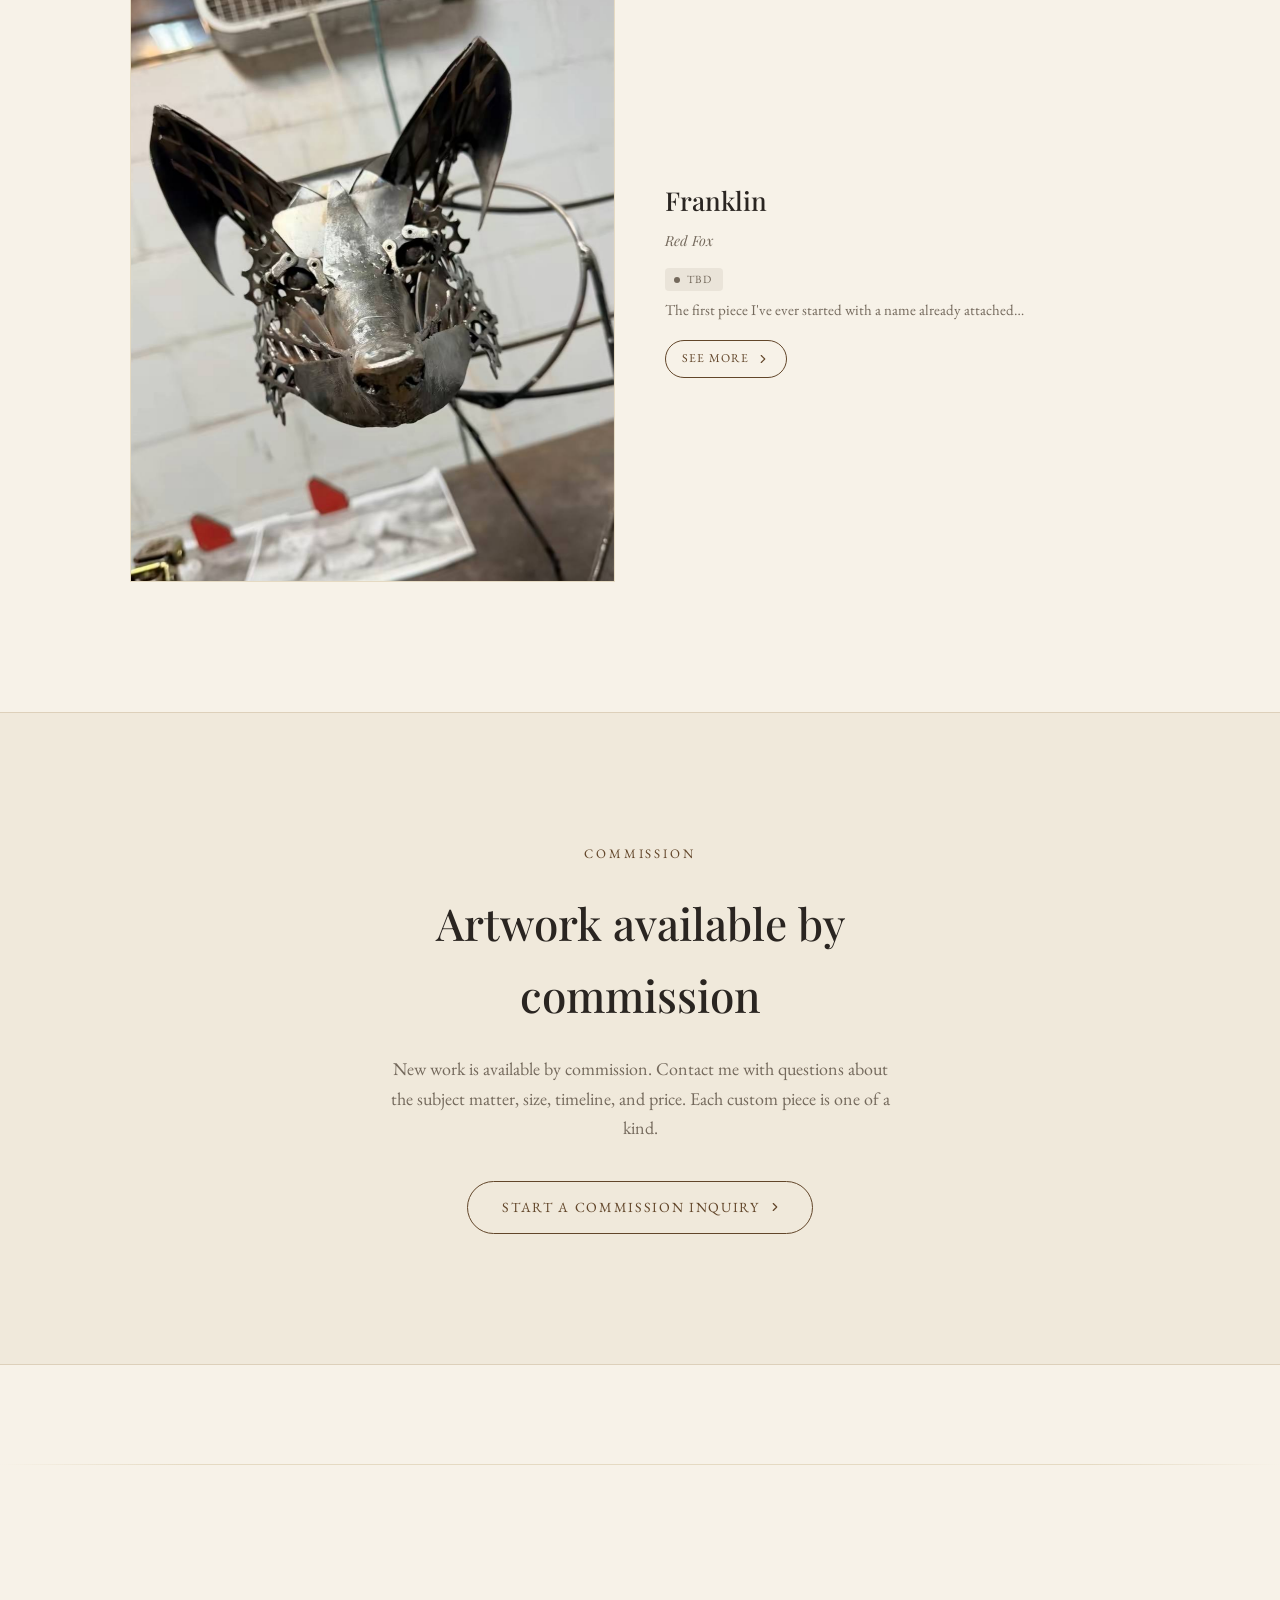
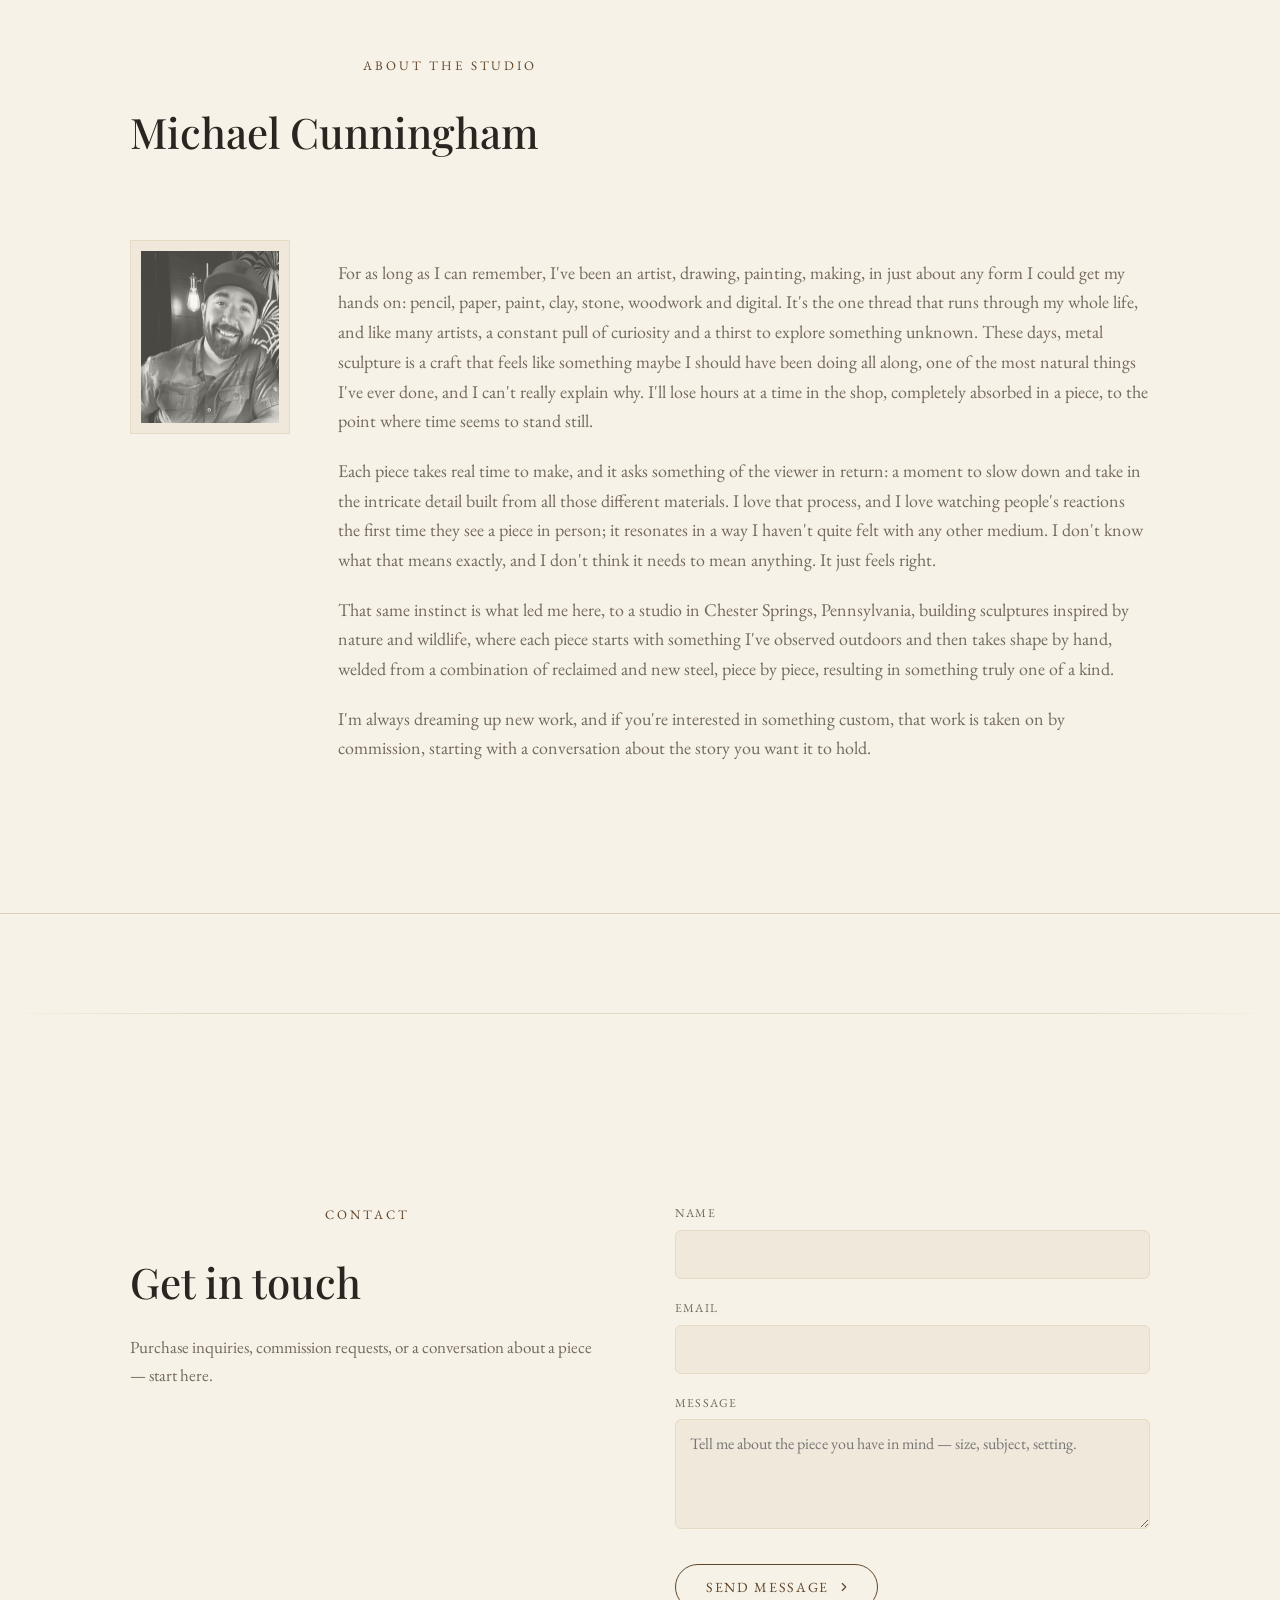
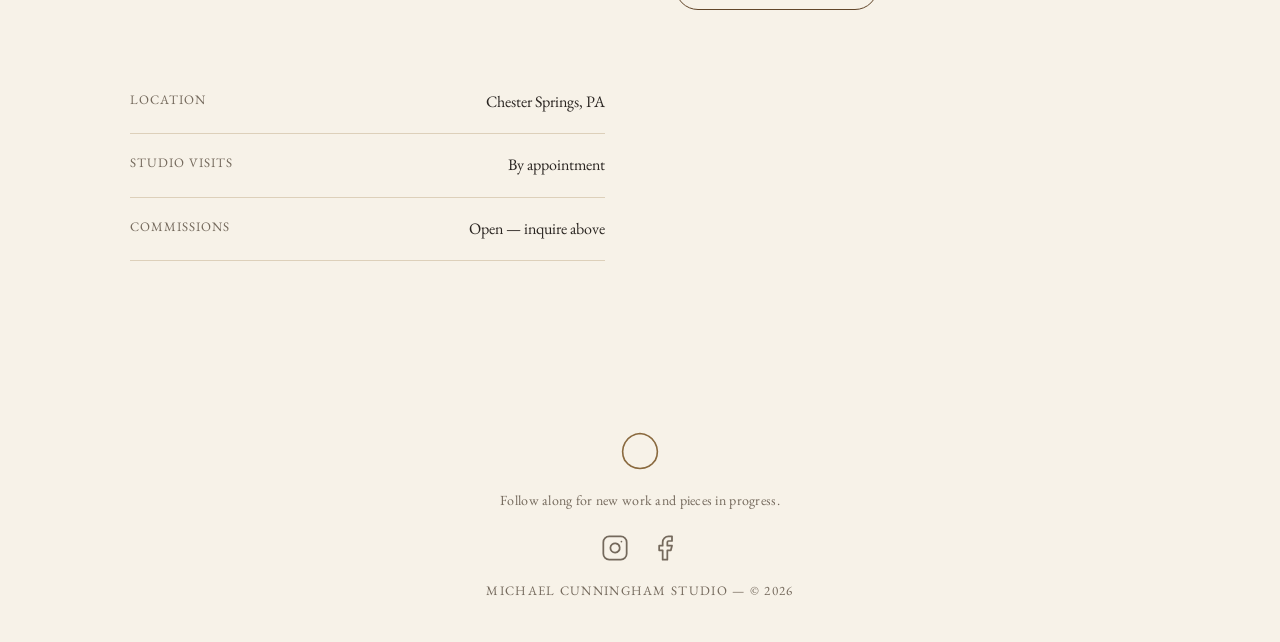
==== commit ed1ea022: "Remove character-width cap on bio paragraphs entirely so text fills the full available column instea" ====
--- a/index.html
+++ b/index.html
@@ -7,7 +7,7 @@
 <meta name="description" content="Nature and wildlife sculpture by Michael Cunningham Studio — each piece inspired by an animal watched closely, then welded into steel to hold its moment. Available for purchase or by commission from Chester Springs, PA.">
 <link rel="preconnect" href="https://fonts.googleapis.com">
 <link href="https://fonts.googleapis.com/css2?family=Playfair+Display:ital,wght@0,400;0,500;0,600;1,400;1,500&family=EB+Garamond:ital,wght@0,400;0,500;1,400&family=Allura&display=swap" rel="stylesheet">
-<link rel="stylesheet" href="styles.css?v=708d1d2c">
+<link rel="stylesheet" href="styles.css?v=003d4f2b">
 </head>
 <body>
 
--- a/styles.css
+++ b/styles.css
@@ -502,7 +502,7 @@
     align-items:start;
   }
 }
-.about-grid p{color:var(--ink-soft); margin-bottom:20px; max-width:72ch;}
+.about-grid p{color:var(--ink-soft); margin-bottom:20px;}
 .about-photo{
   background:var(--bg-panel);
   border:1px solid var(--cream-line);
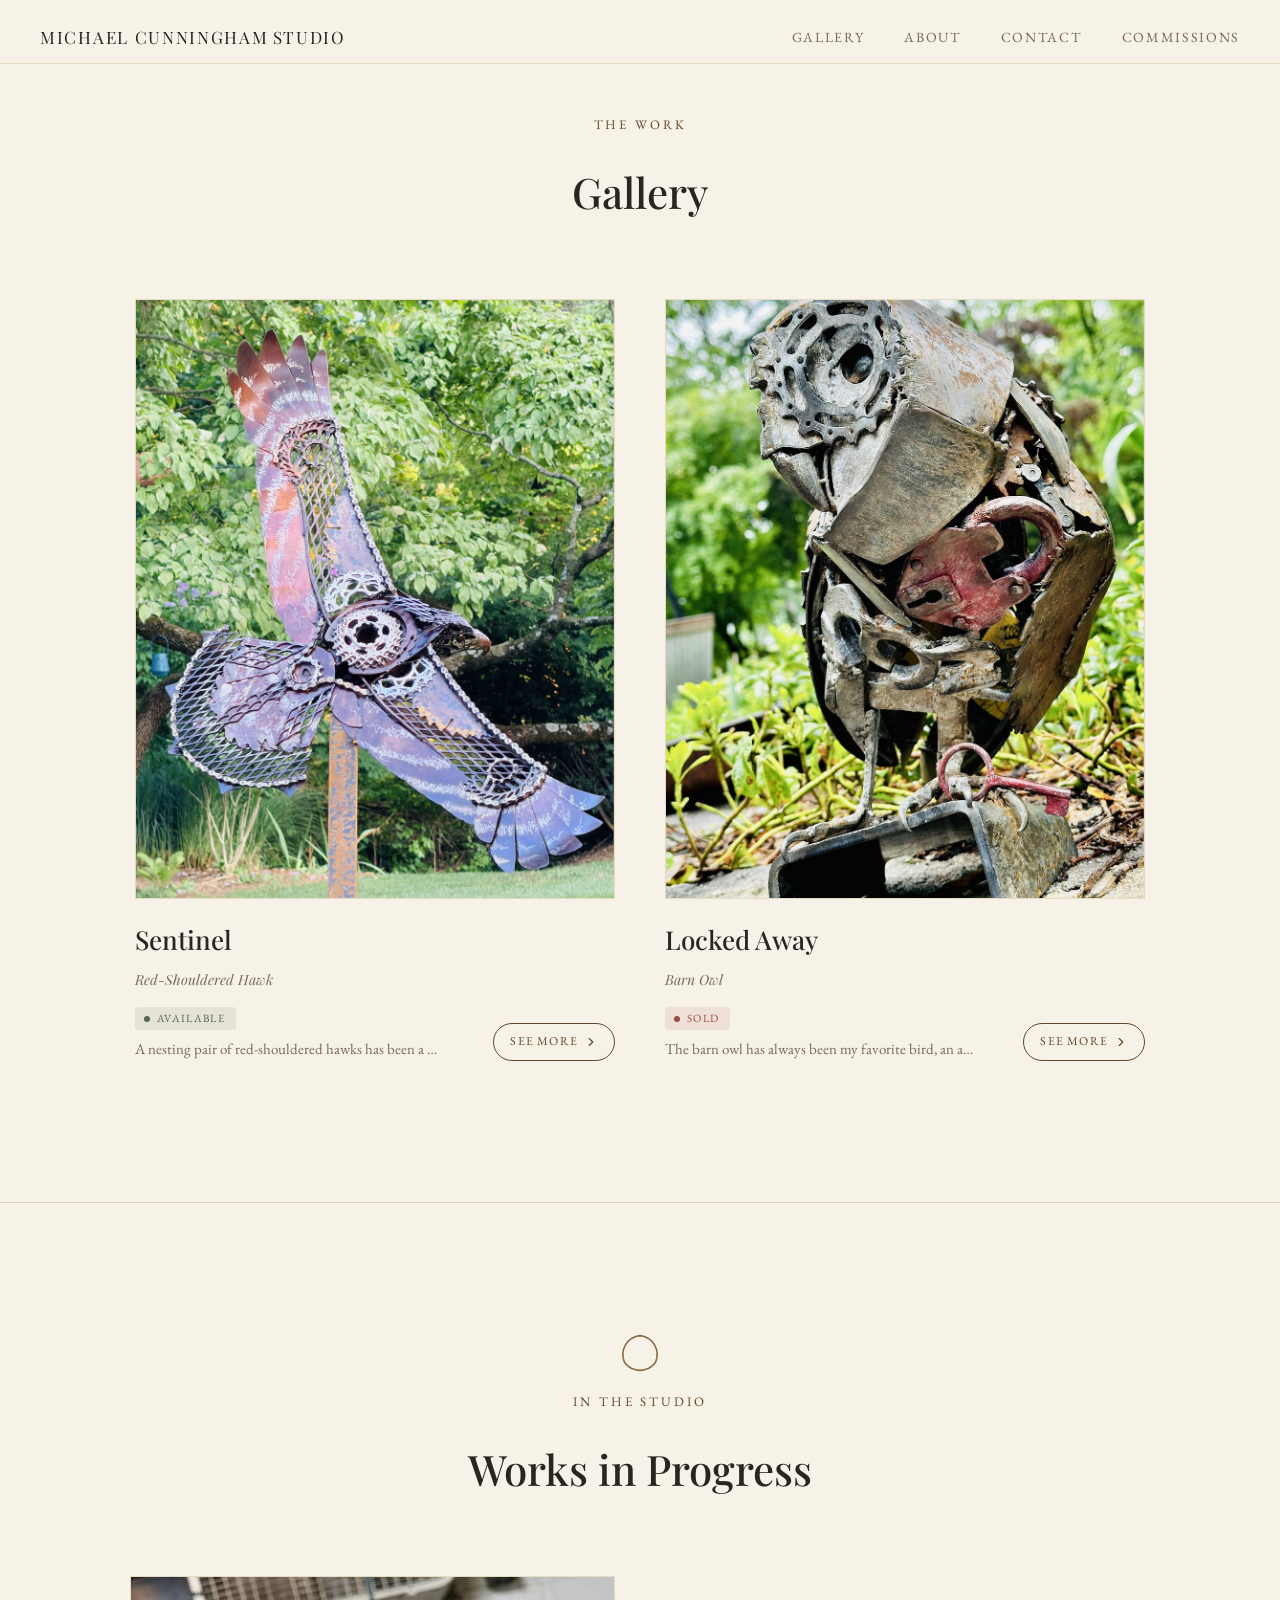
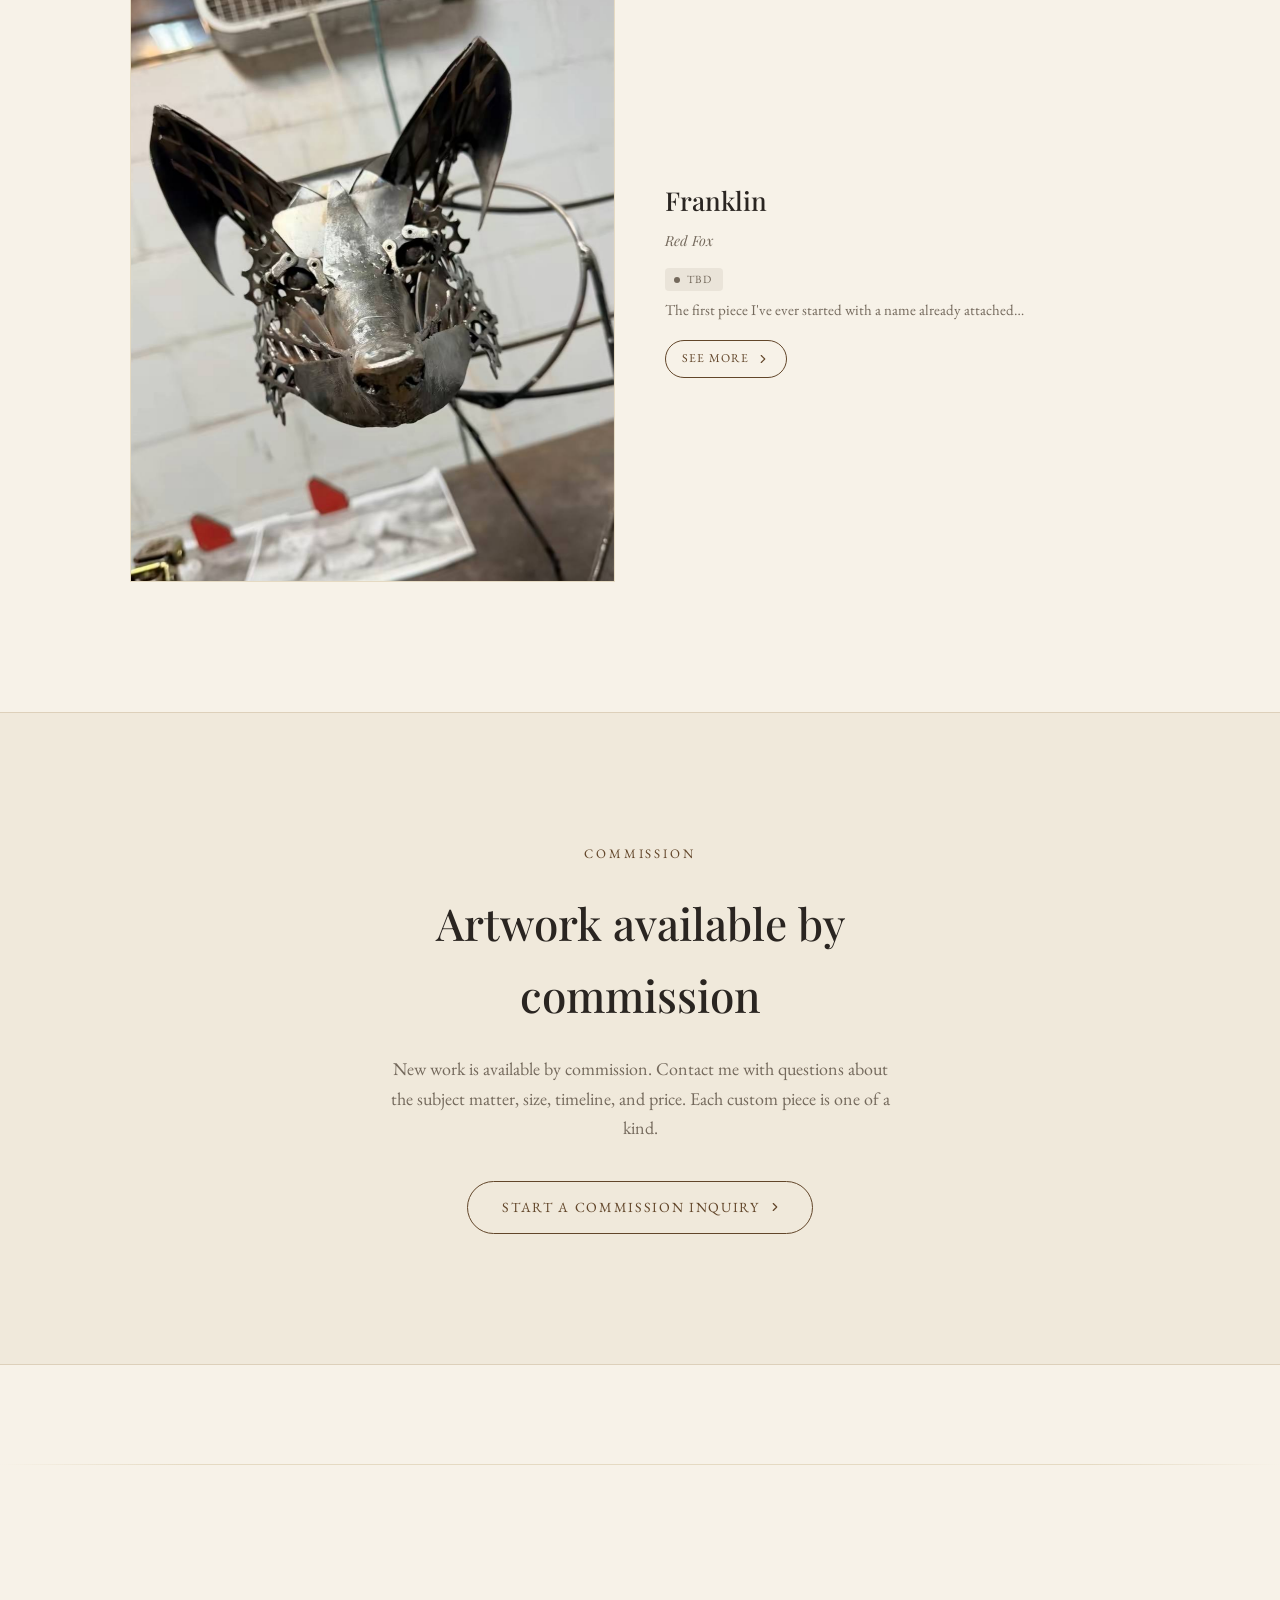
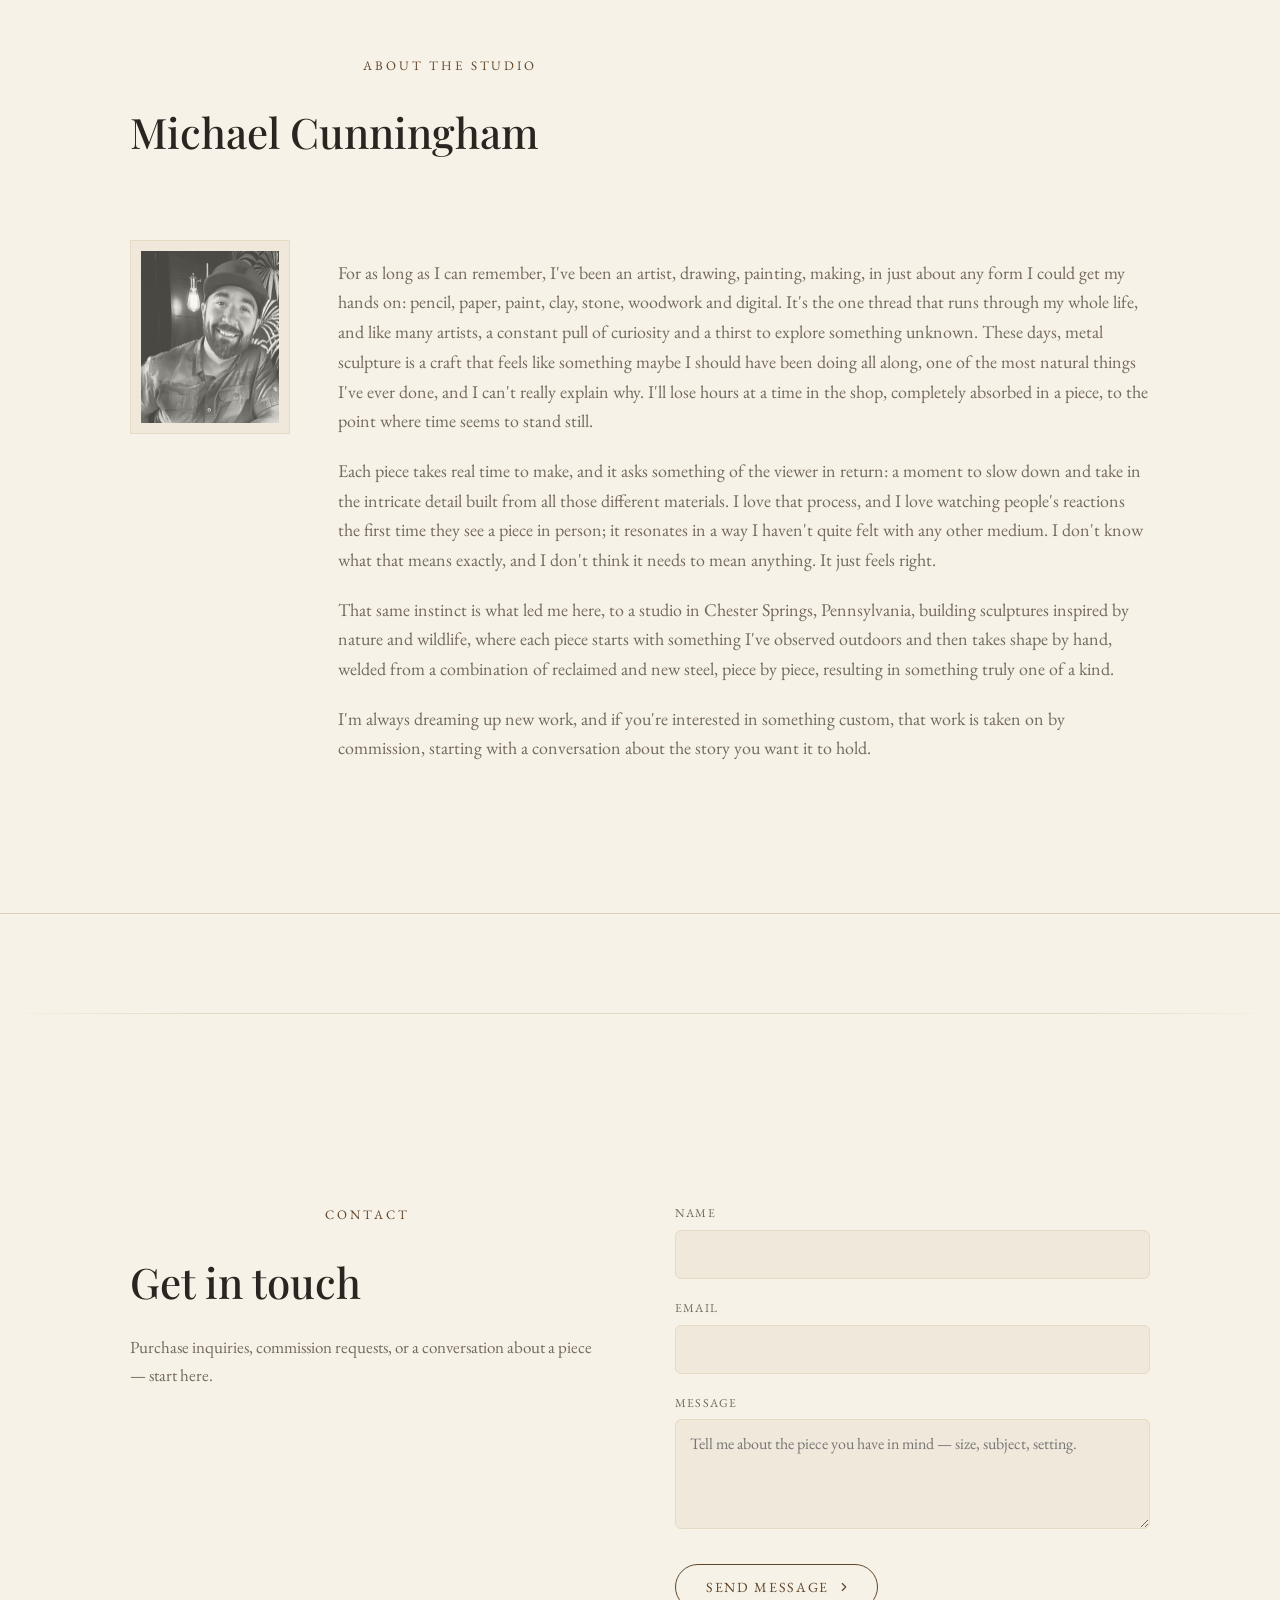
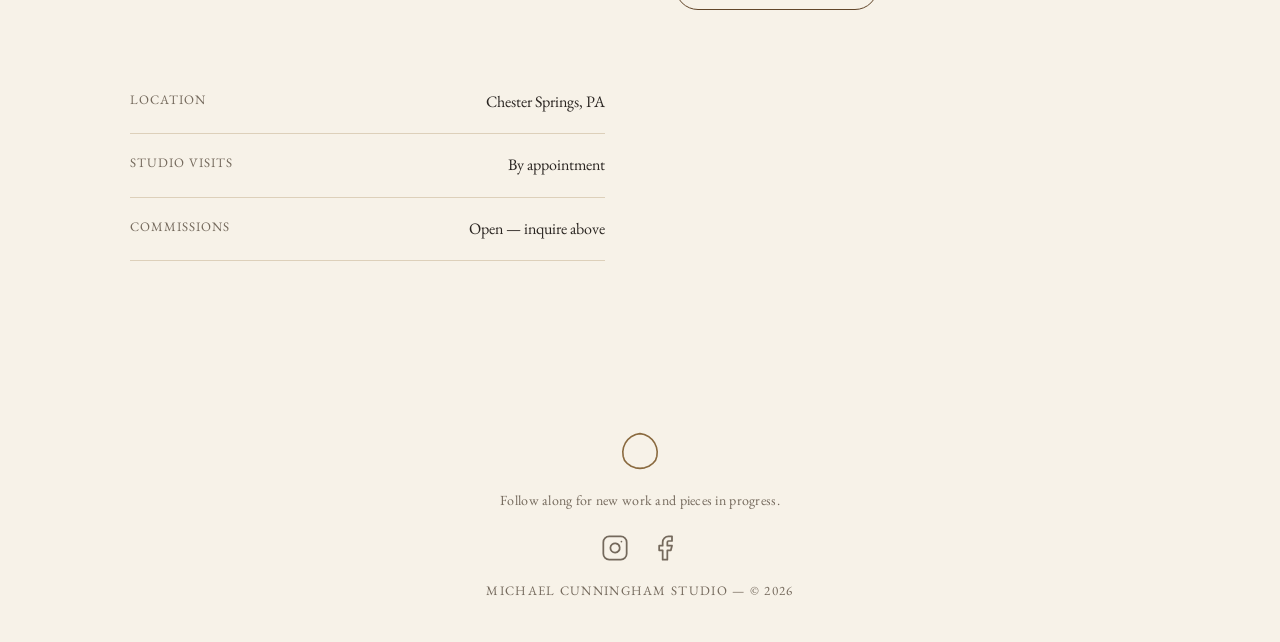
==== commit 2e4b1f59: "Fix Back to Gallery bar on desktop: was constrained to the .wrap content width (looked like a floati" ====
--- a/index.html
+++ b/index.html
@@ -7,7 +7,7 @@
 <meta name="description" content="Nature and wildlife sculpture by Michael Cunningham Studio — each piece inspired by an animal watched closely, then welded into steel to hold its moment. Available for purchase or by commission from Chester Springs, PA.">
 <link rel="preconnect" href="https://fonts.googleapis.com">
 <link href="https://fonts.googleapis.com/css2?family=Playfair+Display:ital,wght@0,400;0,500;0,600;1,400;1,500&family=EB+Garamond:ital,wght@0,400;0,500;1,400&family=Allura&display=swap" rel="stylesheet">
-<link rel="stylesheet" href="styles.css?v=003d4f2b">
+<link rel="stylesheet" href="styles.css?v=b7334c90">
 </head>
 <body>
 
--- a/styles.css
+++ b/styles.css
@@ -891,8 +891,11 @@
   background:var(--bg);
   border-bottom:1px solid var(--cream-line);
   box-shadow:0 2px 10px rgba(42,37,33,0.06);
-  padding:12px 0;
+  padding:12px 40px;
   margin-bottom:24px;
+  margin-left:calc(-50vw + 50%);
+  margin-right:calc(-50vw + 50%);
+  width:100vw;
   font-size:13px;
   letter-spacing:0.1em;
   text-transform:uppercase;
@@ -900,14 +903,6 @@
   text-decoration:none;
 }
 .back-link:hover{ color:var(--brass-deep); }
-@media (max-width:860px){
-  .back-link{
-    margin-left:-40px;
-    margin-right:-40px;
-    width:calc(100% + 80px);
-    padding:12px 40px;
-  }
-}
 .product-grid{
   display:grid;
   grid-template-columns:1fr 1fr;
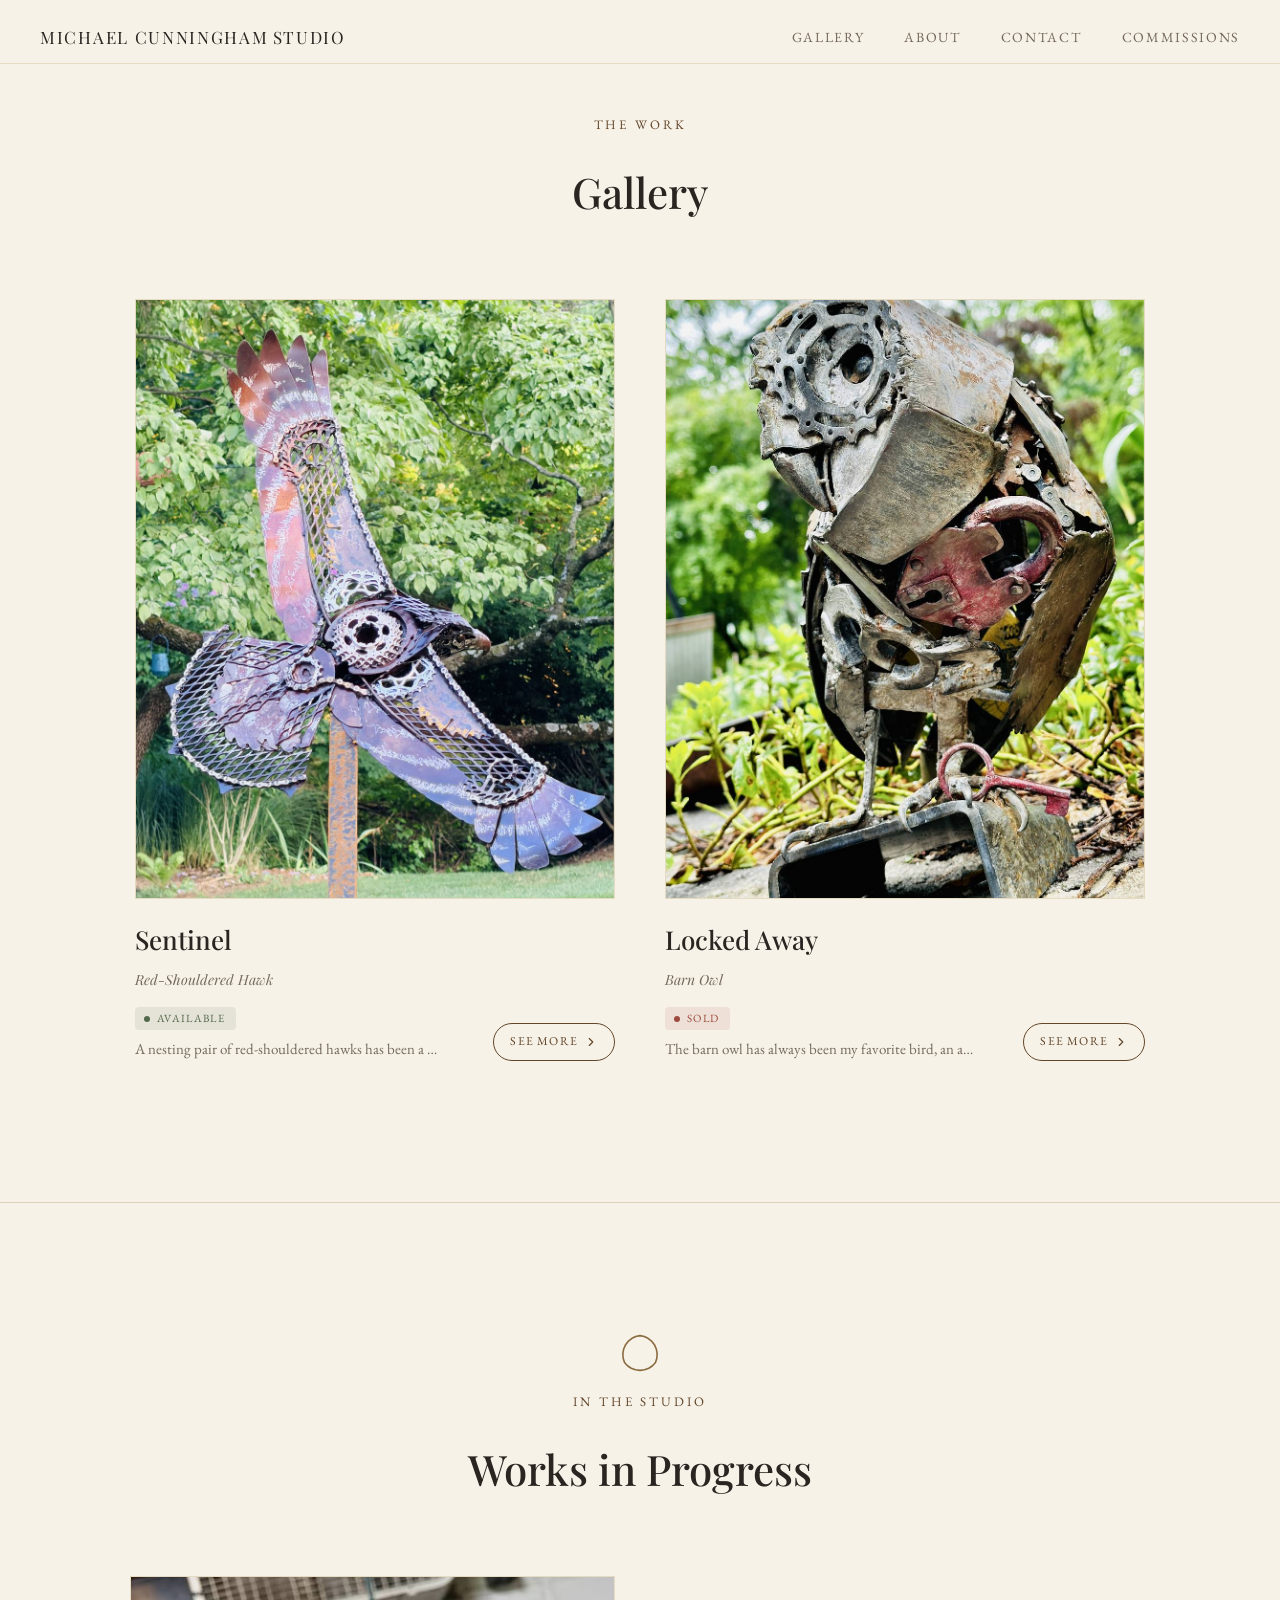
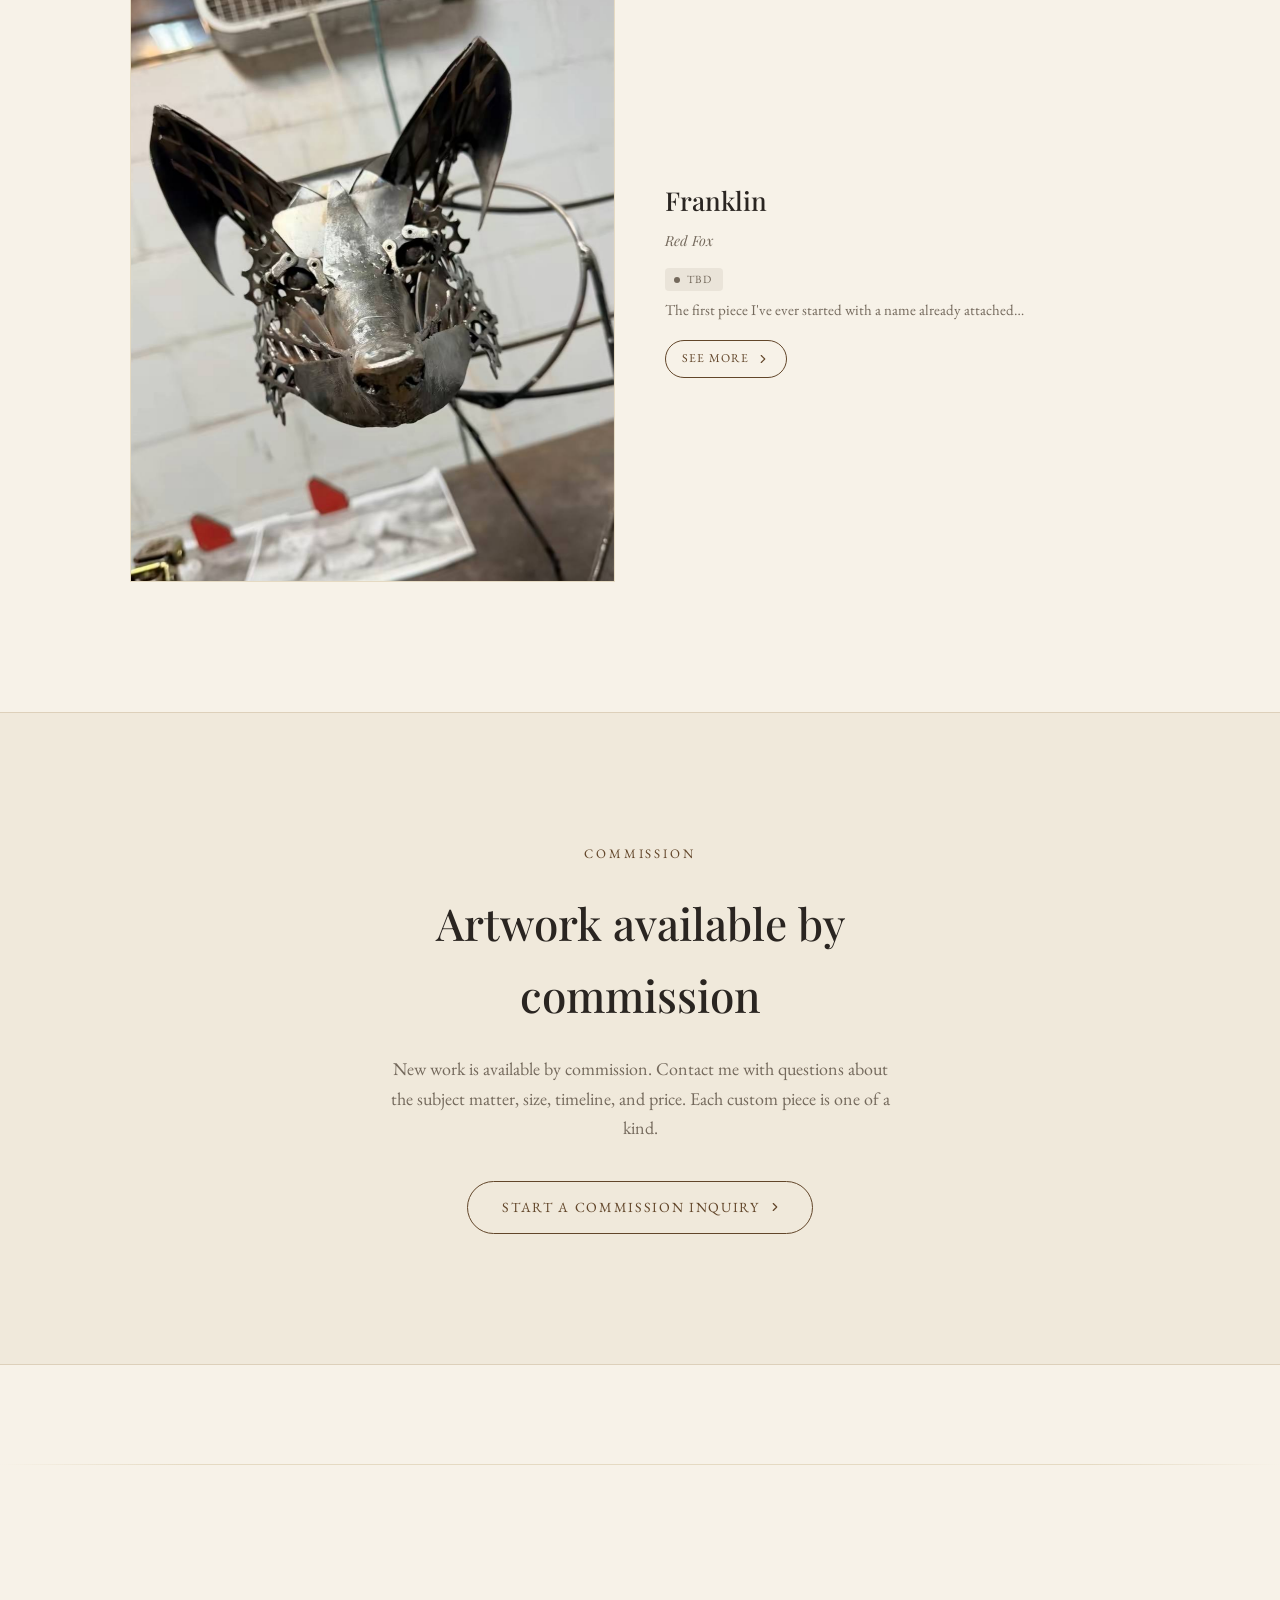
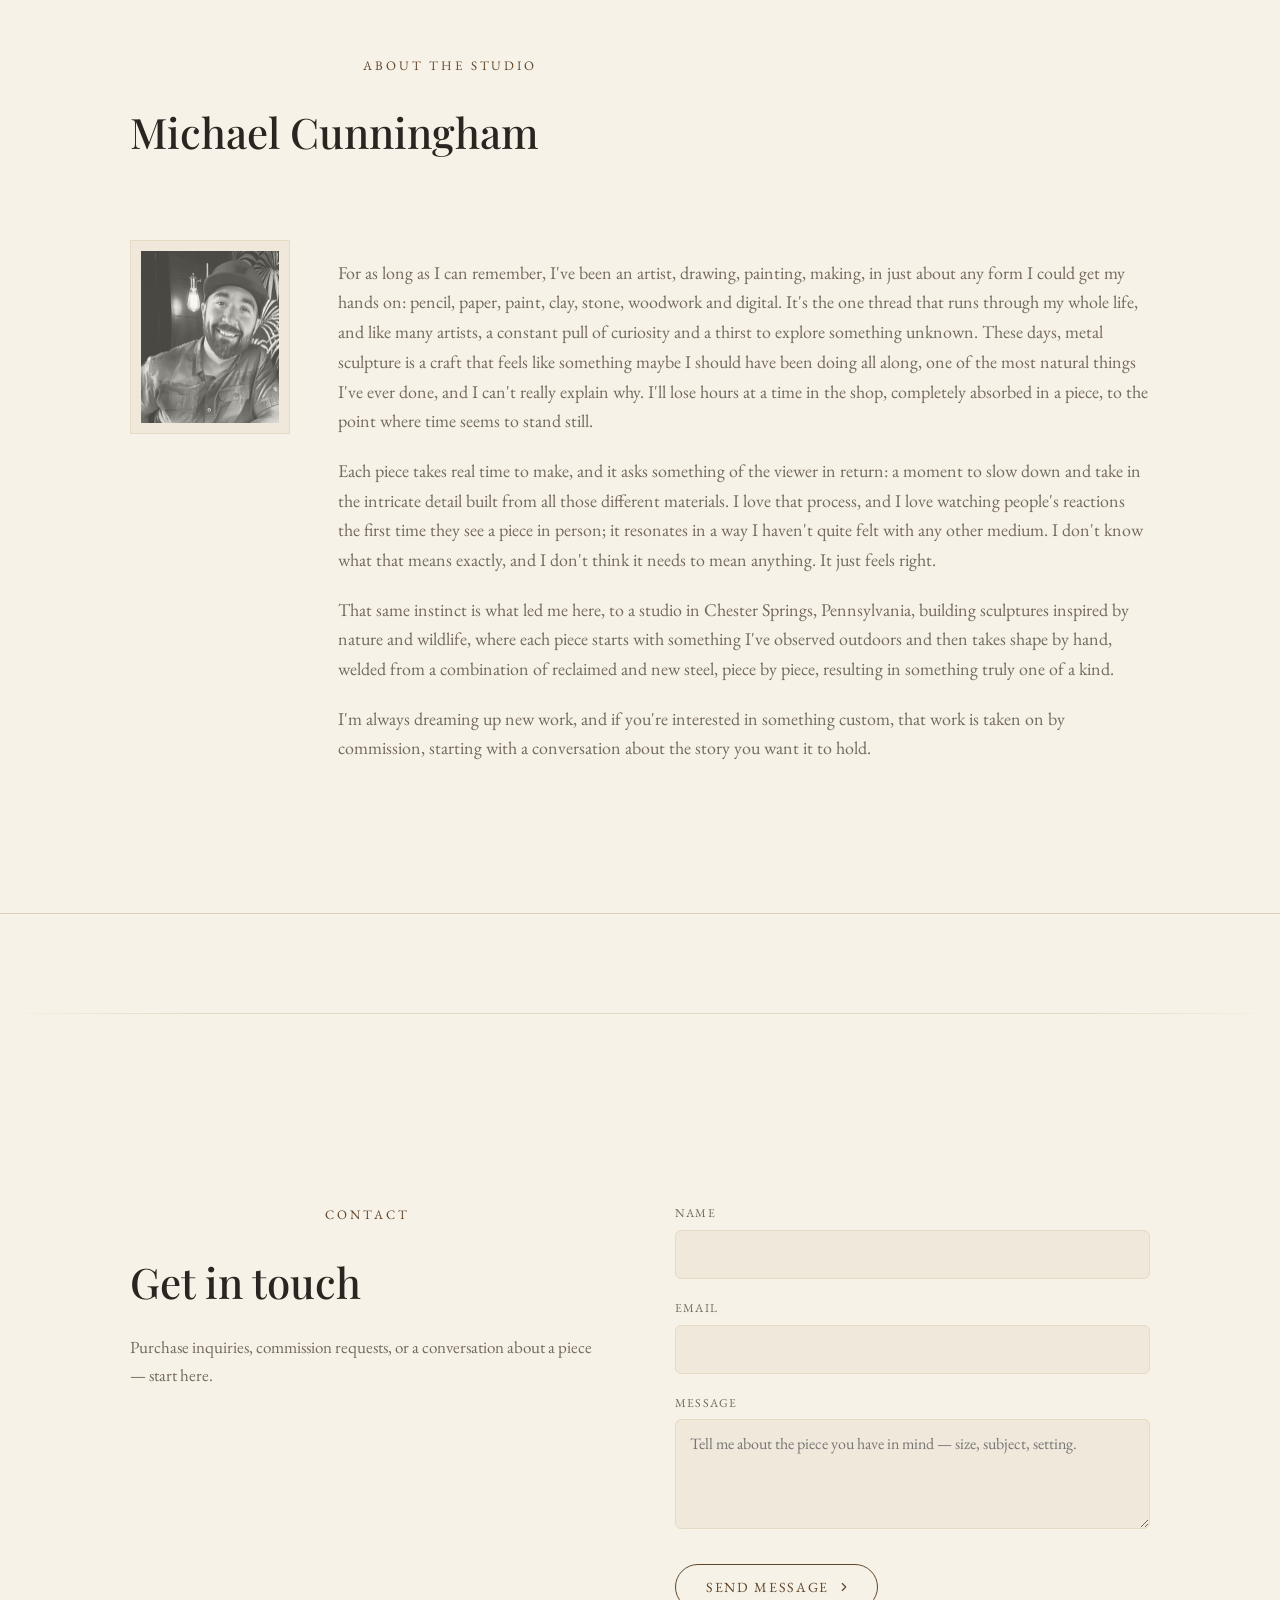
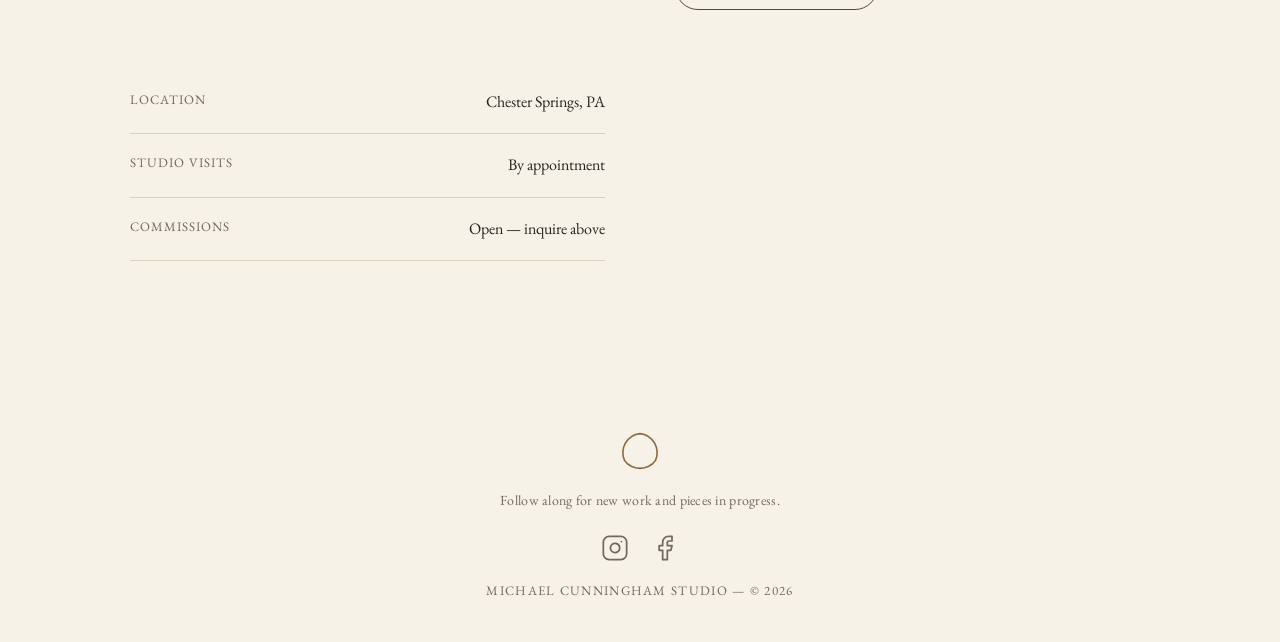
==== commit e4a01003: "Revert PDP gallery image crop from 4:3 back to 3:4 - the shorter crop looked out of place compared t" ====
--- a/index.html
+++ b/index.html
@@ -7,7 +7,7 @@
 <meta name="description" content="Nature and wildlife sculpture by Michael Cunningham Studio — each piece inspired by an animal watched closely, then welded into steel to hold its moment. Available for purchase or by commission from Chester Springs, PA.">
 <link rel="preconnect" href="https://fonts.googleapis.com">
 <link href="https://fonts.googleapis.com/css2?family=Playfair+Display:ital,wght@0,400;0,500;0,600;1,400;1,500&family=EB+Garamond:ital,wght@0,400;0,500;1,400&family=Allura&display=swap" rel="stylesheet">
-<link rel="stylesheet" href="styles.css?v=b7334c90">
+<link rel="stylesheet" href="styles.css?v=304c4b33">
 </head>
 <body>
 
--- a/styles.css
+++ b/styles.css
@@ -319,7 +319,7 @@
 }
 .piece-gallery .slide img{
   width:100%;
-  aspect-ratio:4/3;
+  aspect-ratio:3/4;
   object-fit:cover;
   display:block;
   -webkit-user-drag:none;
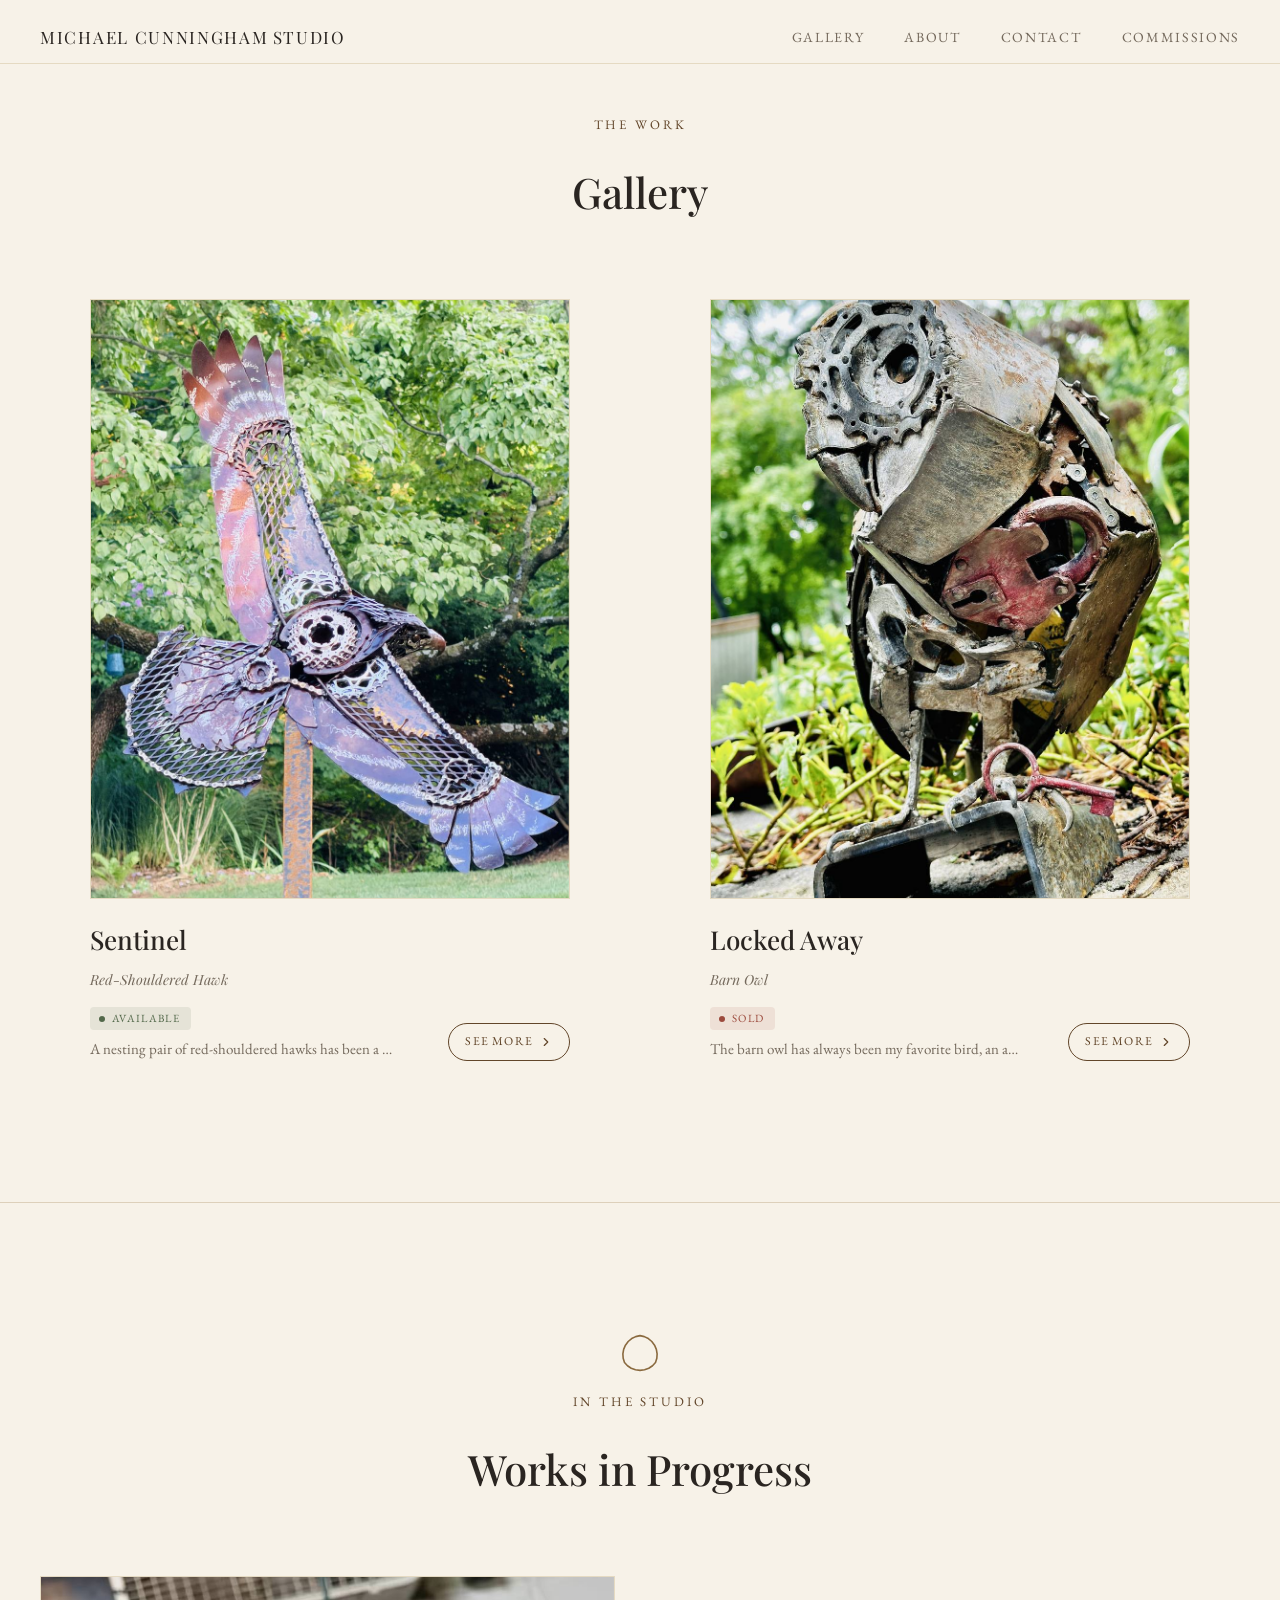
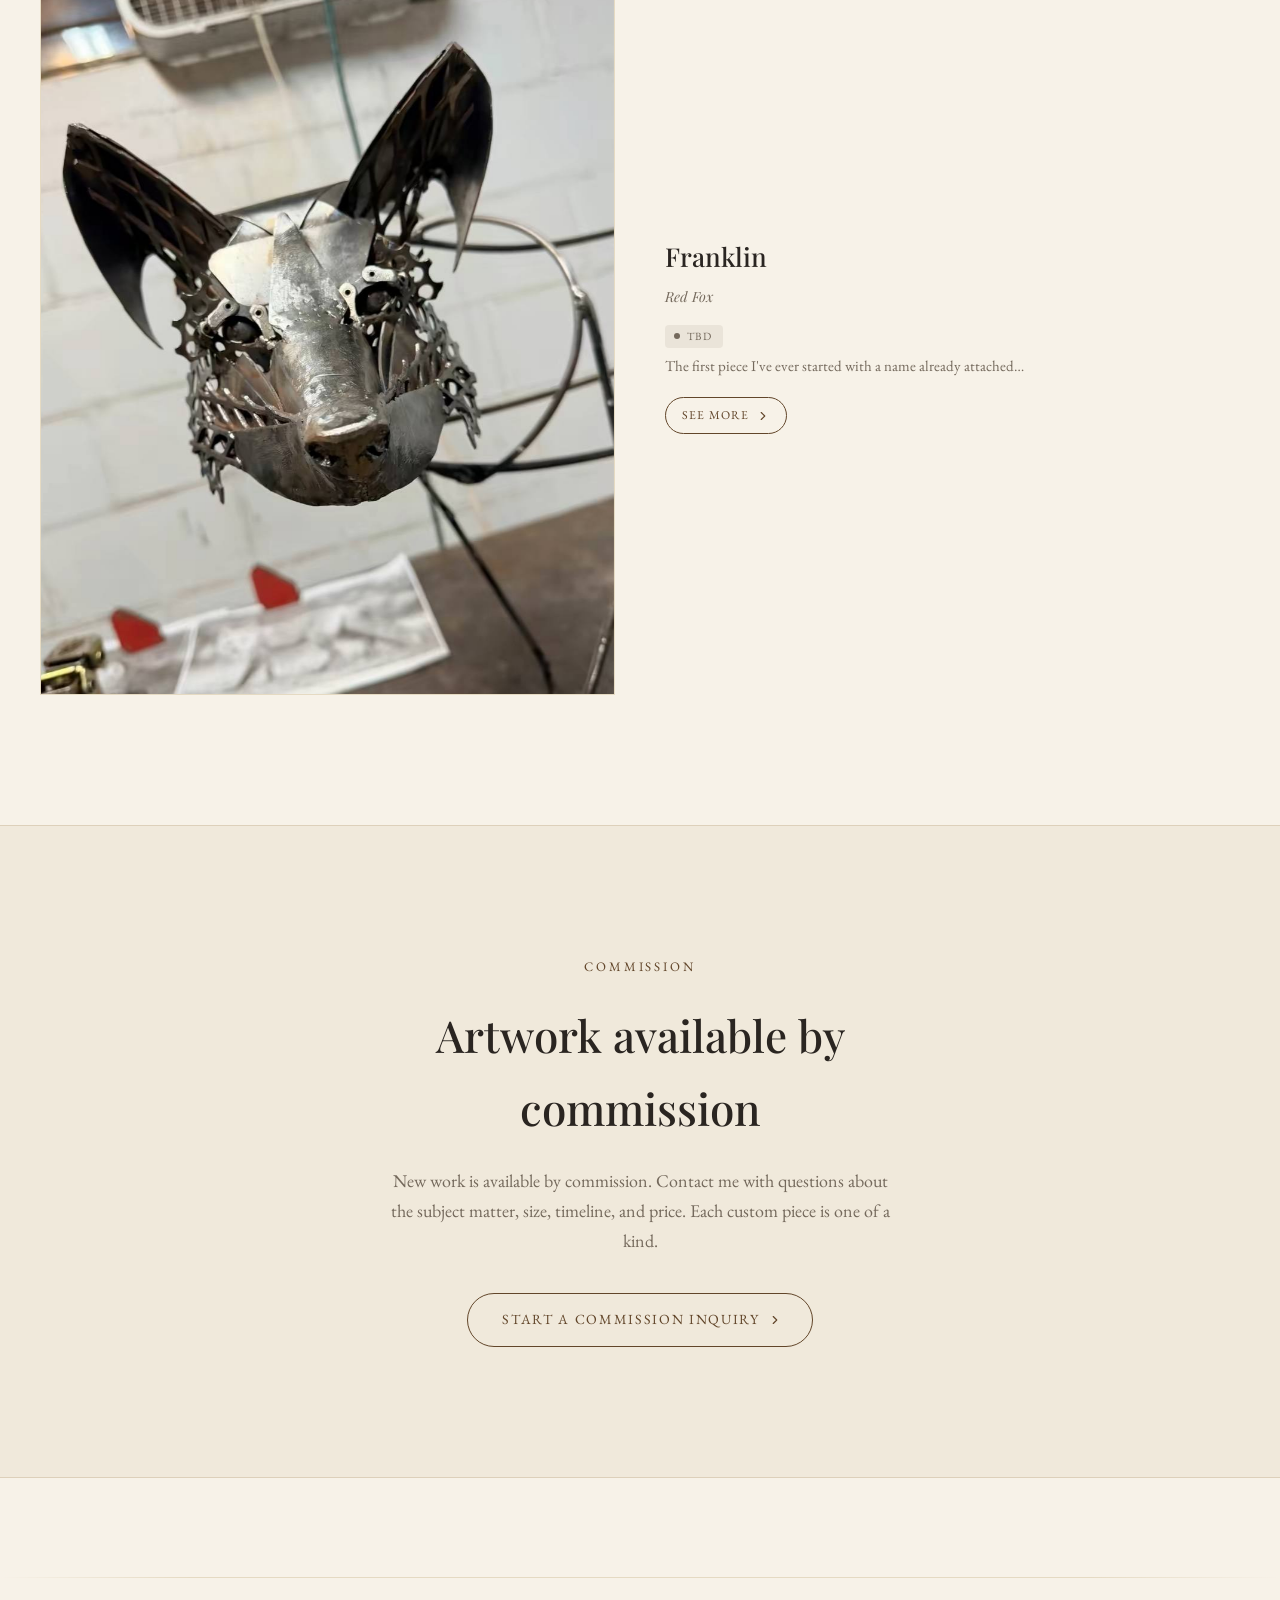
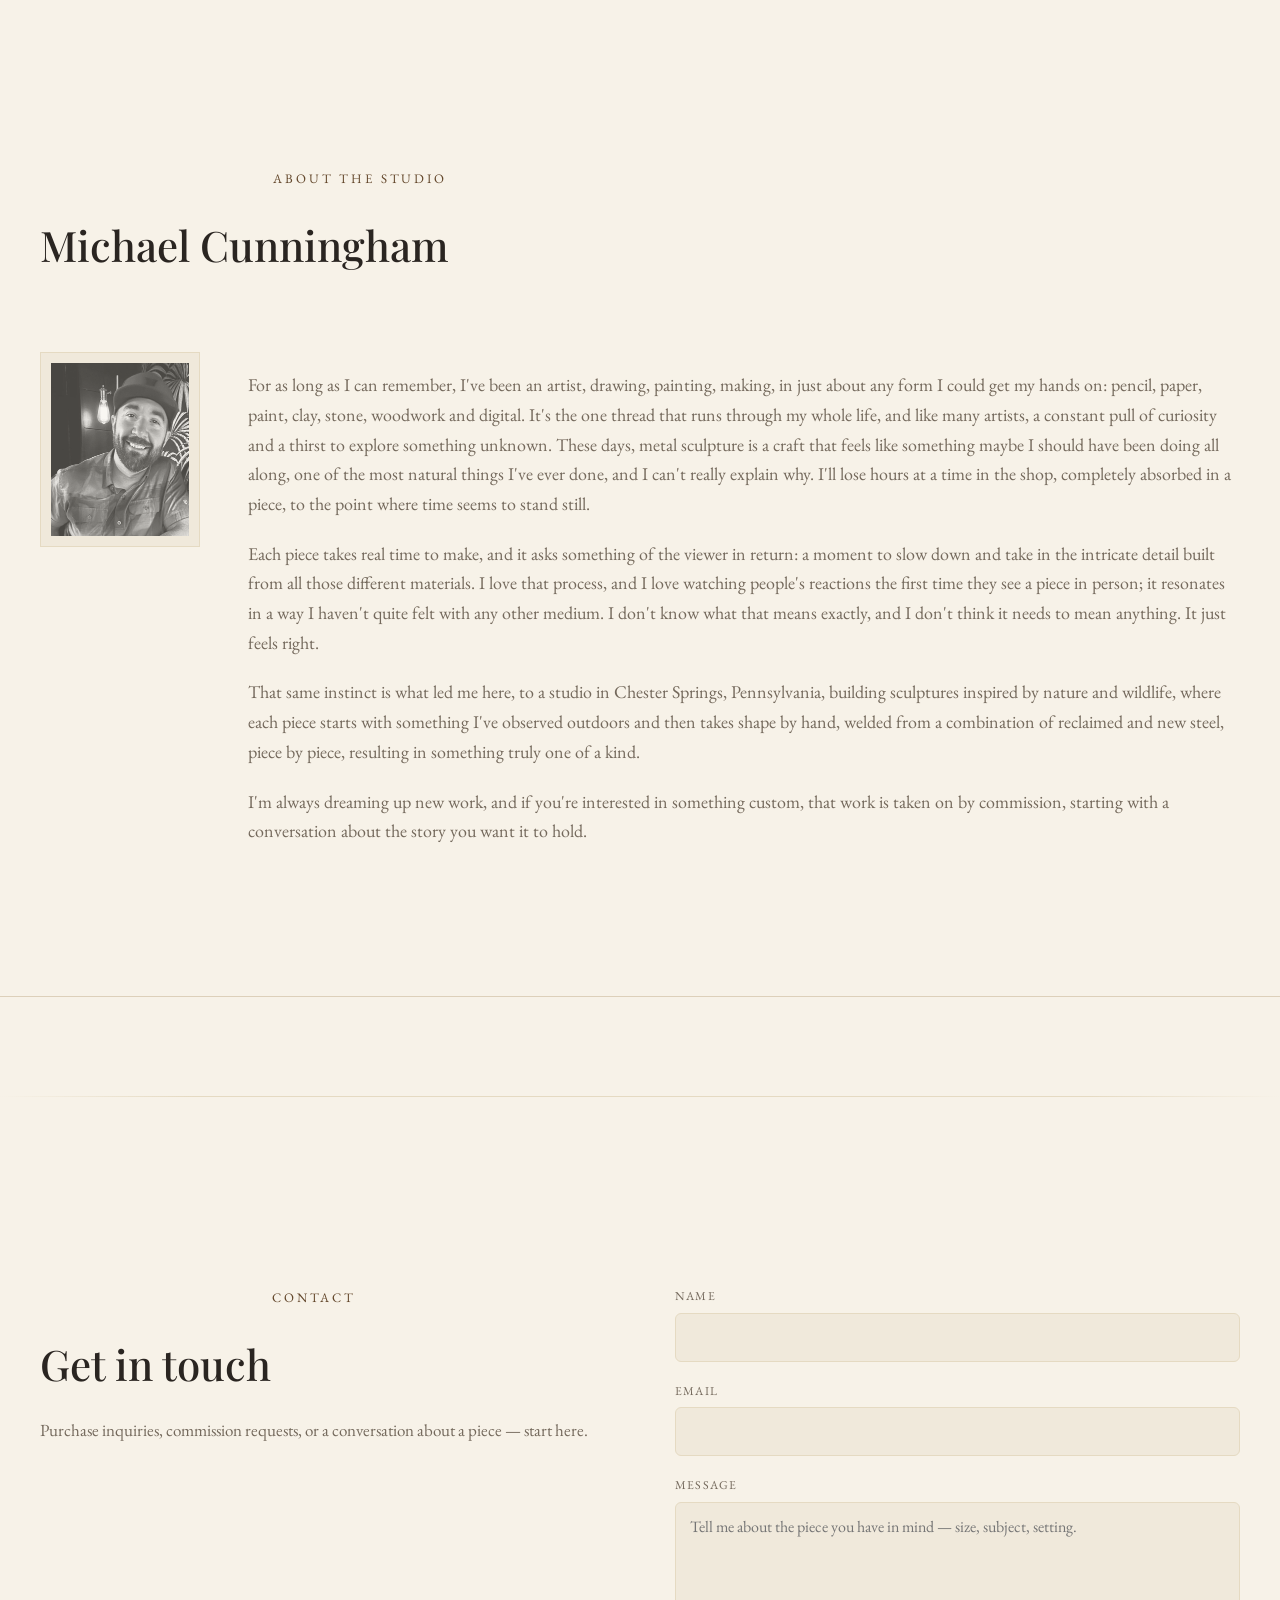
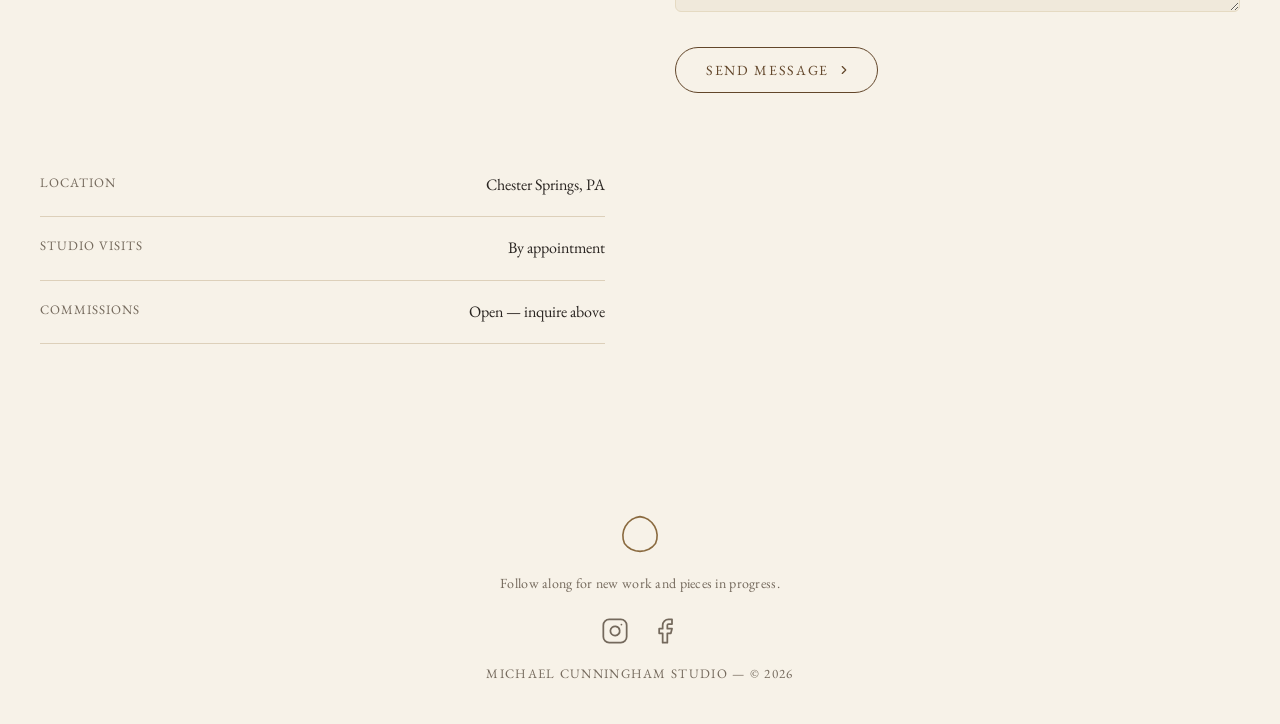
==== commit f57ba59c: "Site-wide desktop UX audit fixes: widen main container 1100px->1280px (was leaving ~40% of a 1920px " ====
--- a/index.html
+++ b/index.html
@@ -7,7 +7,7 @@
 <meta name="description" content="Nature and wildlife sculpture by Michael Cunningham Studio — each piece inspired by an animal watched closely, then welded into steel to hold its moment. Available for purchase or by commission from Chester Springs, PA.">
 <link rel="preconnect" href="https://fonts.googleapis.com">
 <link href="https://fonts.googleapis.com/css2?family=Playfair+Display:ital,wght@0,400;0,500;0,600;1,400;1,500&family=EB+Garamond:ital,wght@0,400;0,500;1,400&family=Allura&display=swap" rel="stylesheet">
-<link rel="stylesheet" href="styles.css?v=304c4b33">
+<link rel="stylesheet" href="styles.css?v=b9db6f68">
 </head>
 <body>
 
--- a/styles.css
+++ b/styles.css
@@ -43,7 +43,7 @@
 img,svg{display:block;max-width:100%;}
 
 .wrap{
-  max-width:1100px;
+  max-width:1280px;
   margin:0 auto;
   padding:0 40px;
 }
@@ -302,18 +302,18 @@
   gap:14px;
   overflow-x:auto;
   scroll-snap-type:x mandatory;
-  scroll-padding-left:7%;
+  scroll-padding-left:0;
   -webkit-overflow-scrolling:touch;
   background:var(--bg-panel);
   border:1px solid var(--cream-line);
-  padding:0 7%;
+  padding:0;
   scrollbar-width:none;
   cursor:grab;
 }
 .piece-gallery::-webkit-scrollbar{ display:none; }
 .piece-gallery.dragging{ cursor:grabbing; scroll-snap-type:none; }
 .piece-gallery .slide{
-  flex:0 0 86%;
+  flex:0 0 100%;
   scroll-snap-align:center;
   position:relative;
 }
@@ -687,7 +687,7 @@
   display:grid;
   grid-template-columns:repeat(auto-fit, minmax(300px, 1fr));
   gap:48px 40px;
-  max-width:1100px;
+  max-width:1280px;
   margin:0 auto;
 }
 .gallery-list .gallery-card{
@@ -905,7 +905,7 @@
 .back-link:hover{ color:var(--brass-deep); }
 .product-grid{
   display:grid;
-  grid-template-columns:1fr 1fr;
+  grid-template-columns:1.15fr 1fr;
   gap:70px;
   align-items:start;
 }
